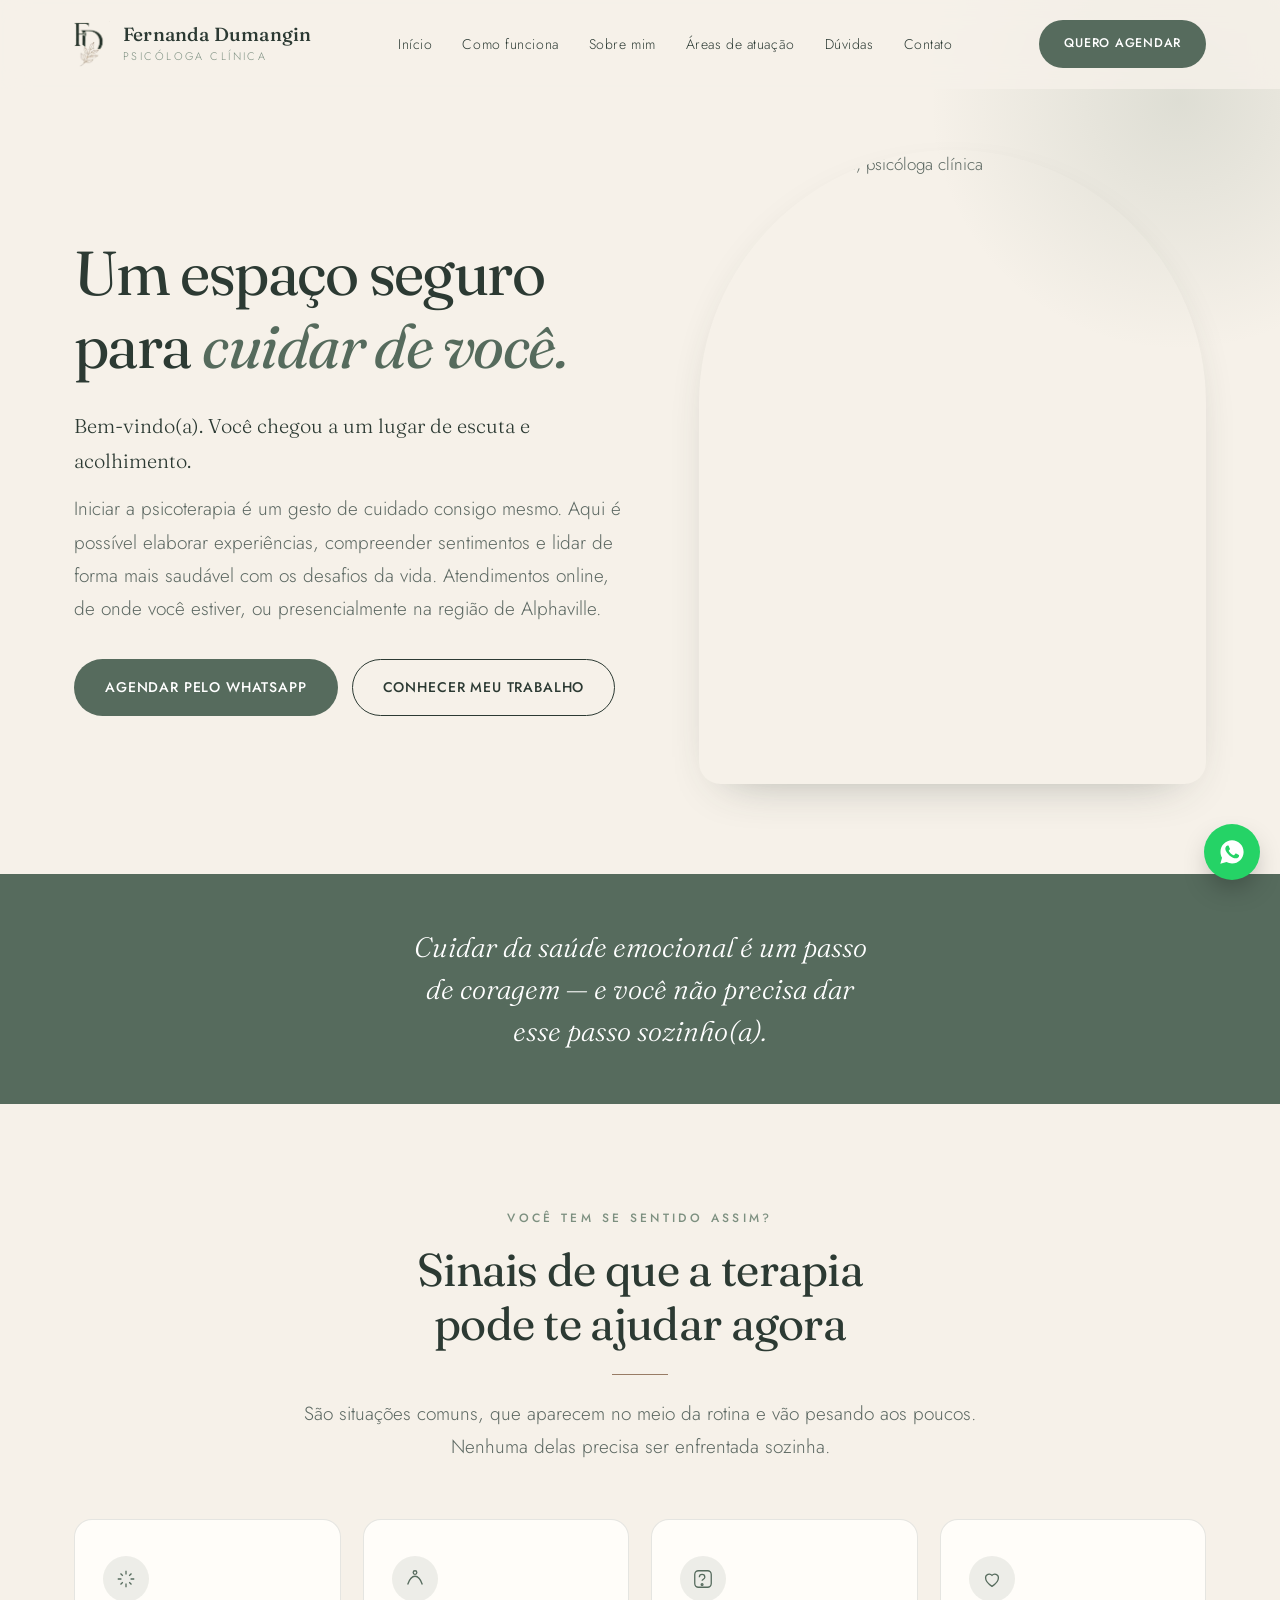
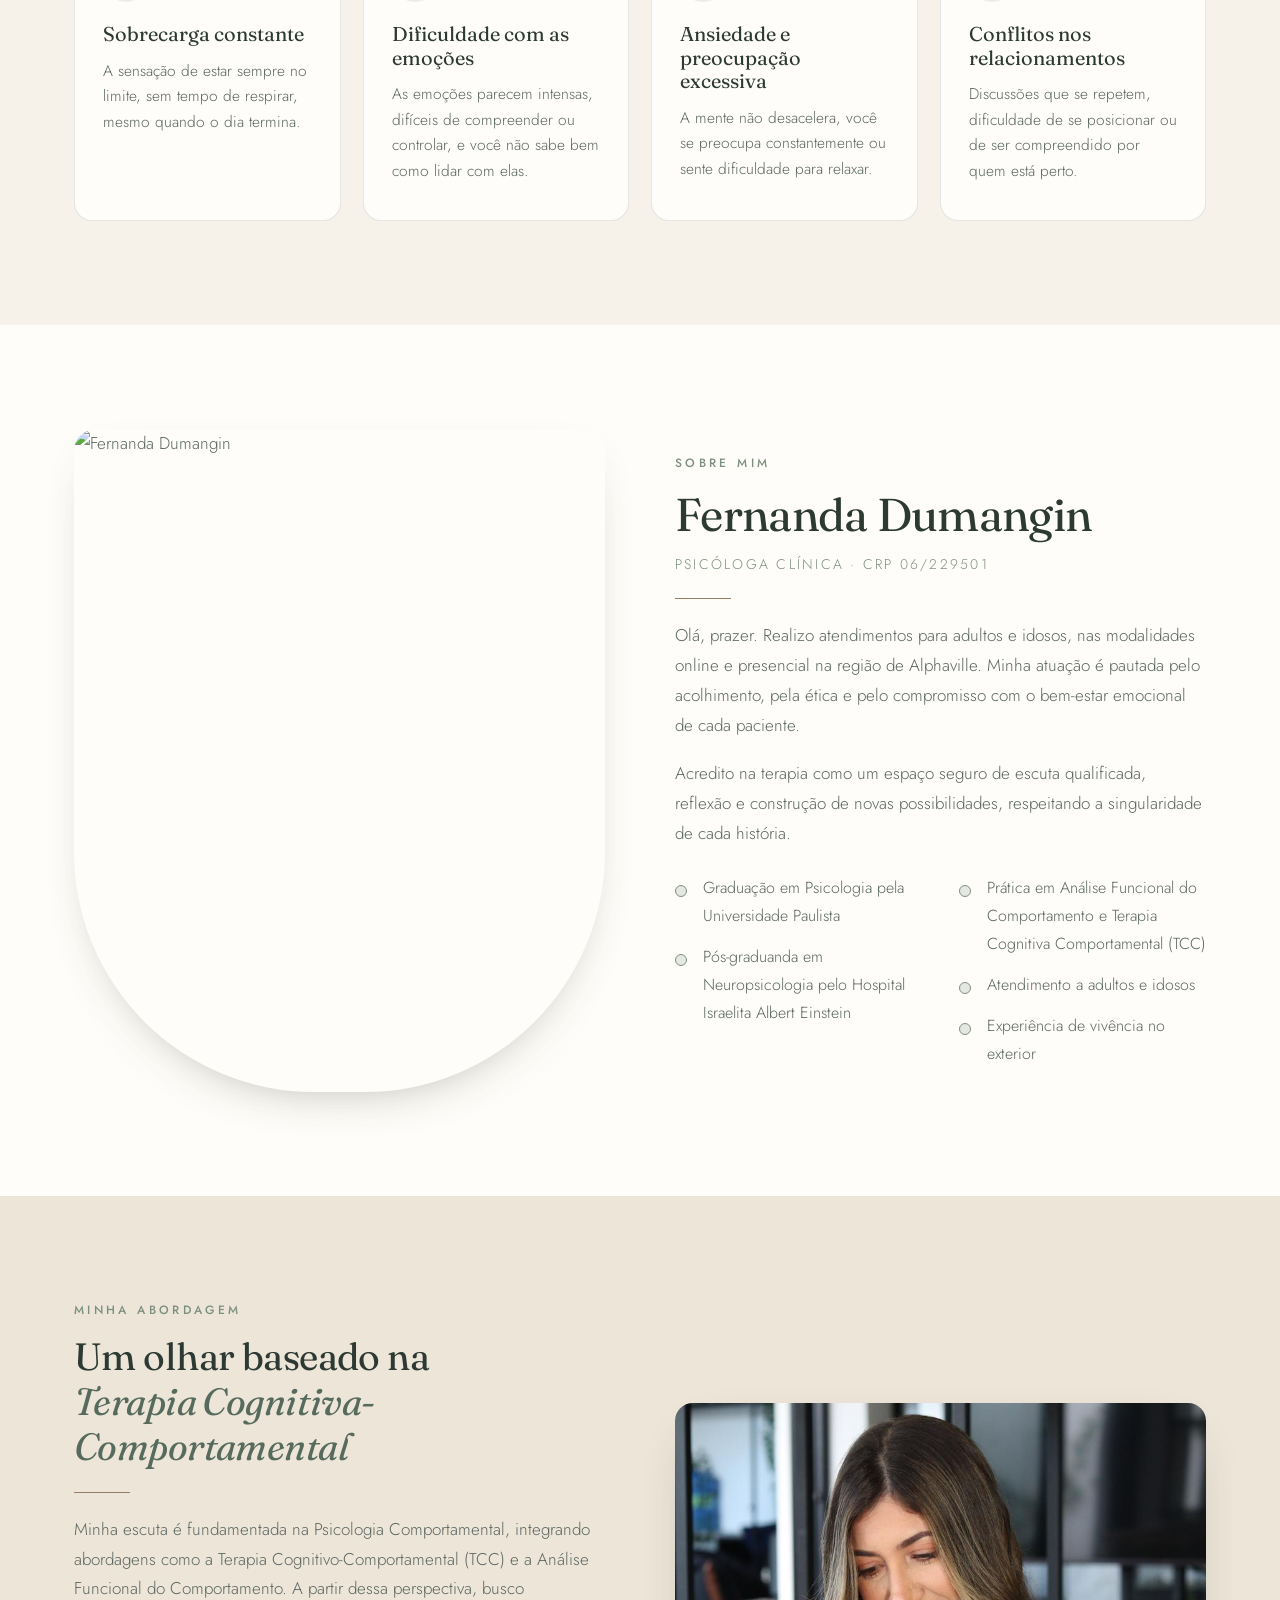
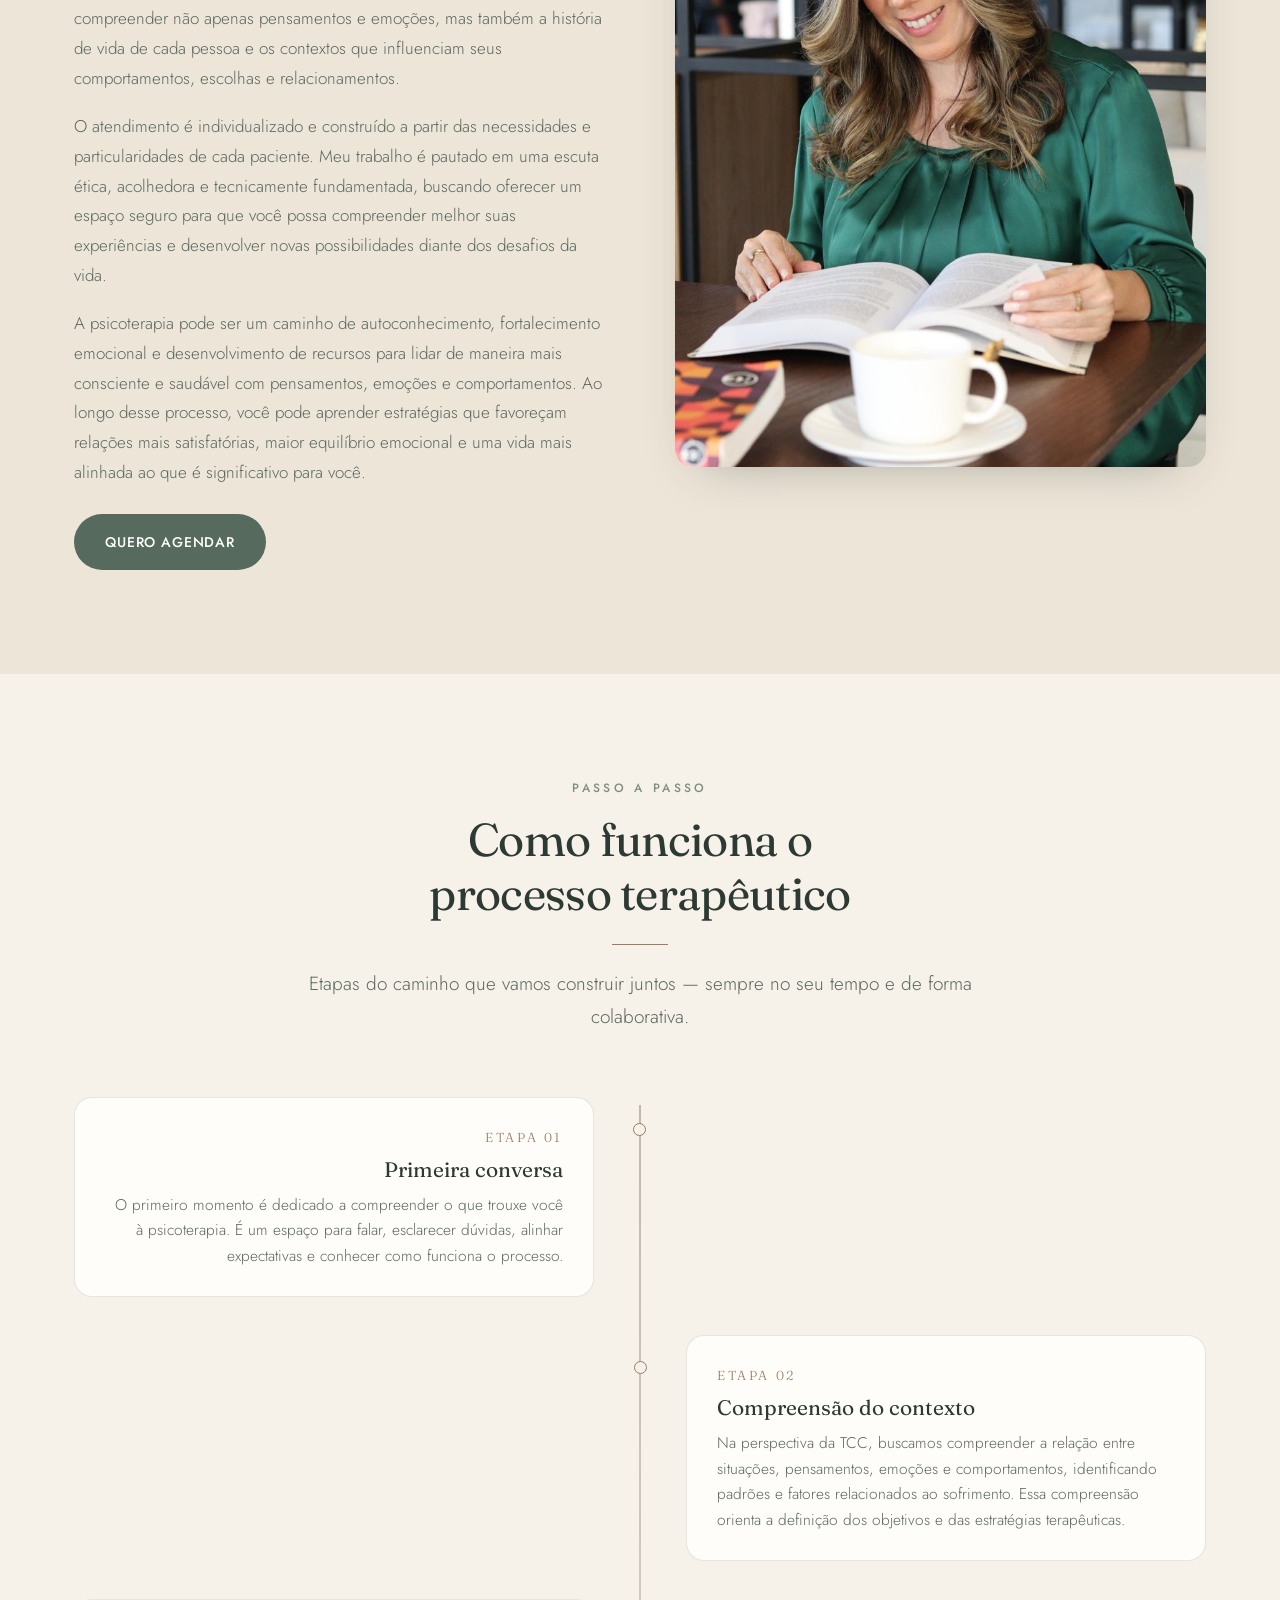
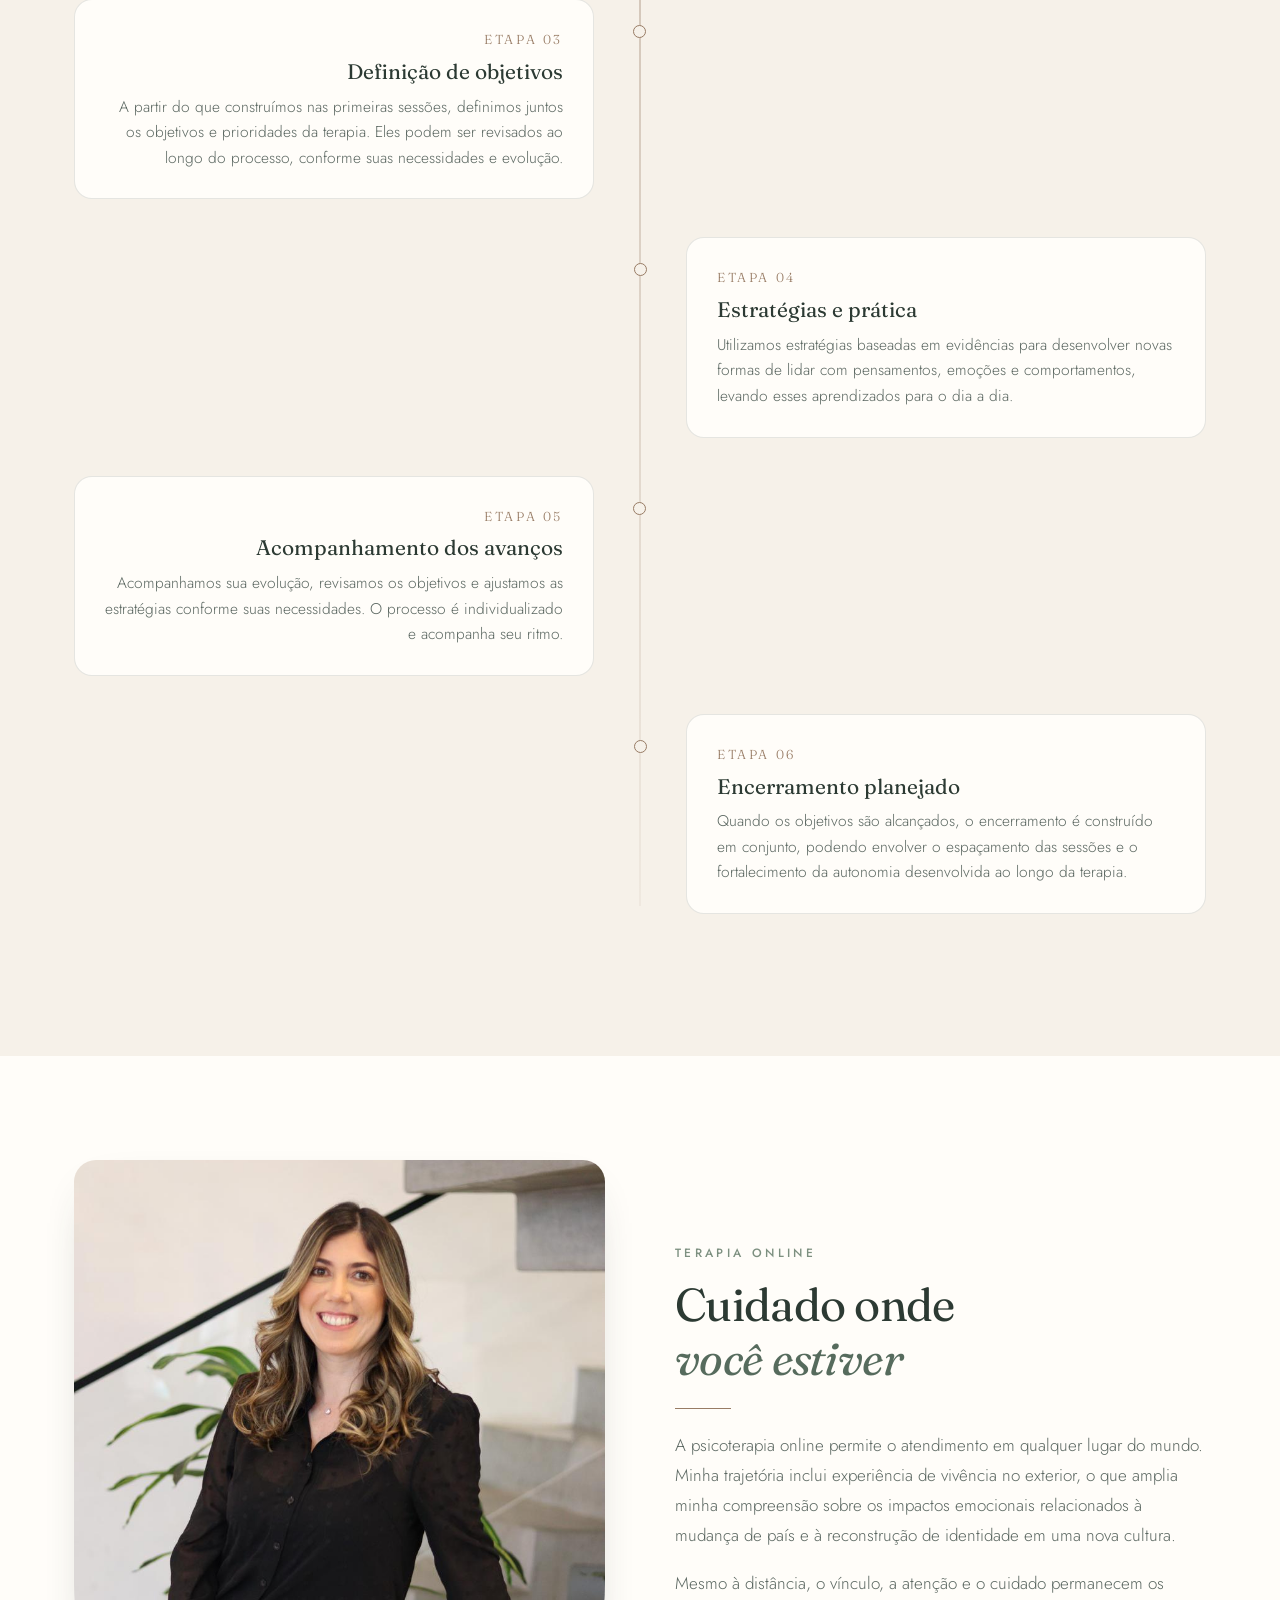
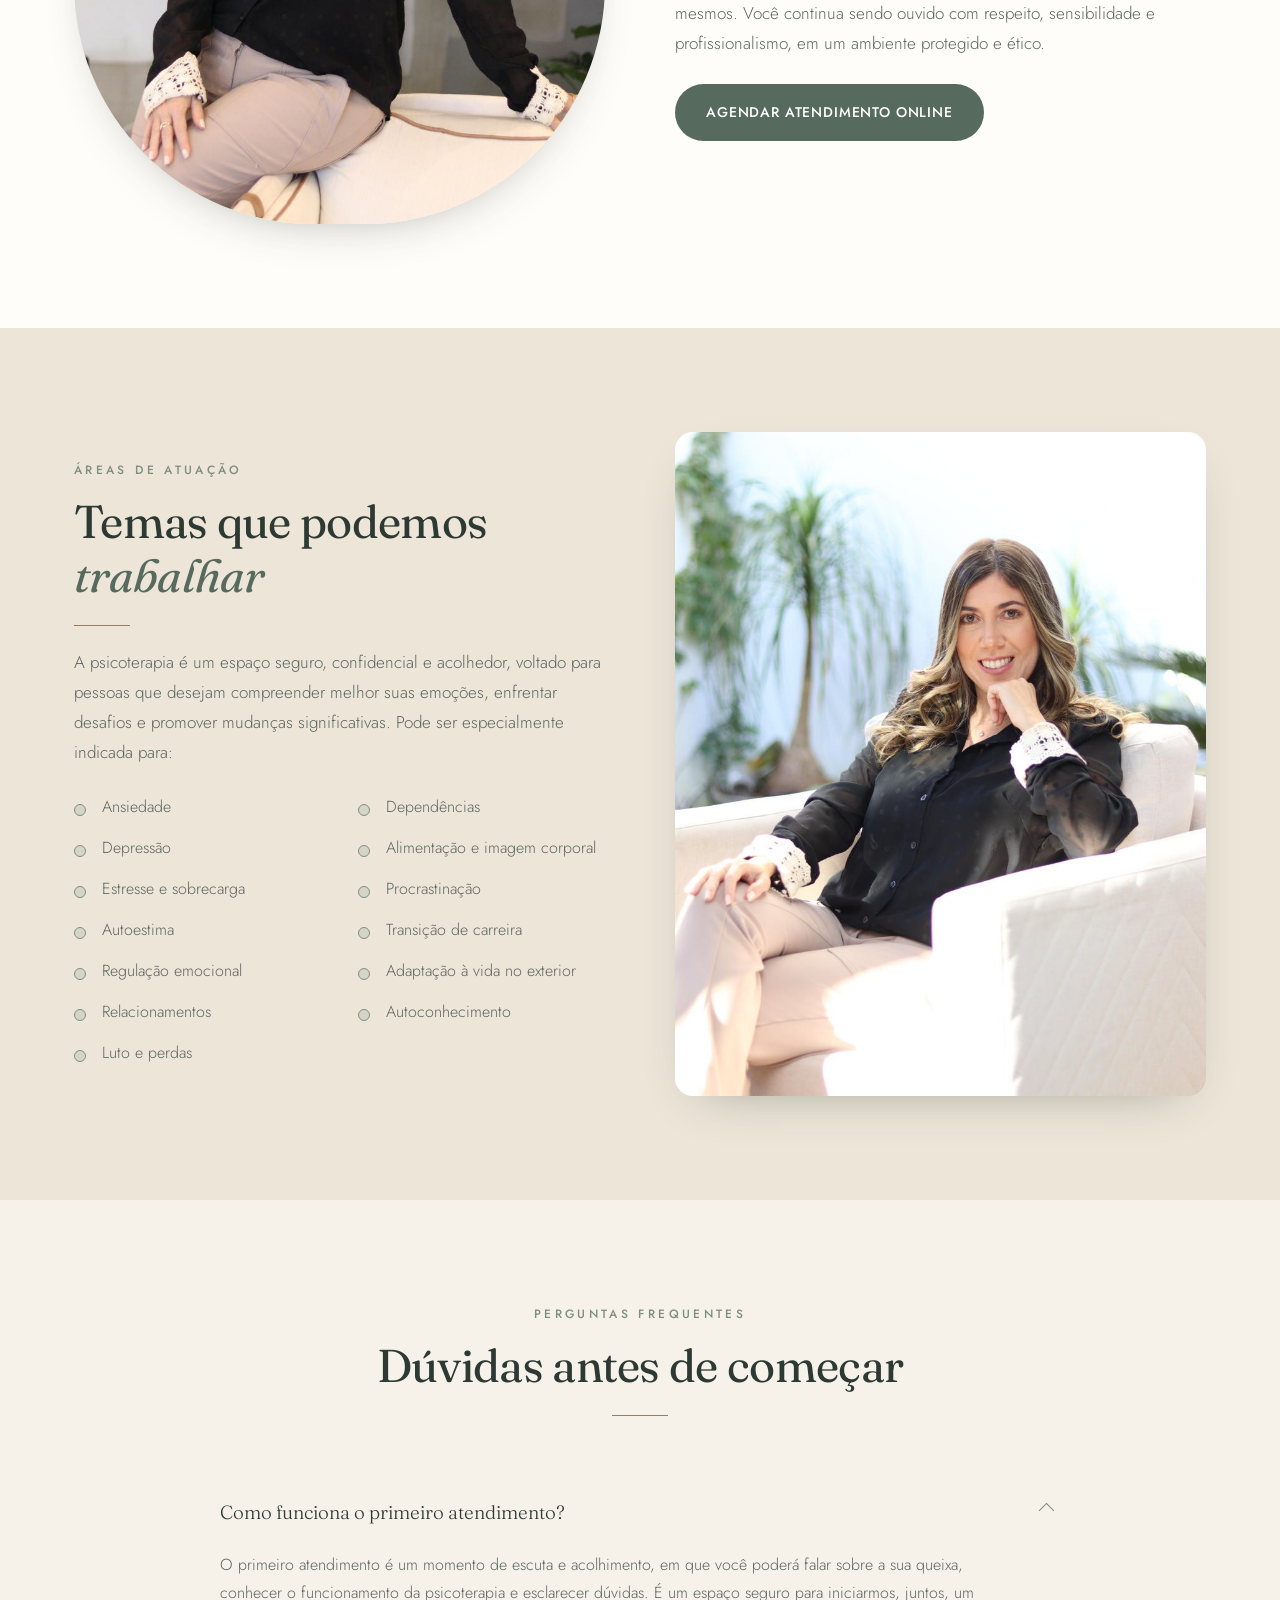
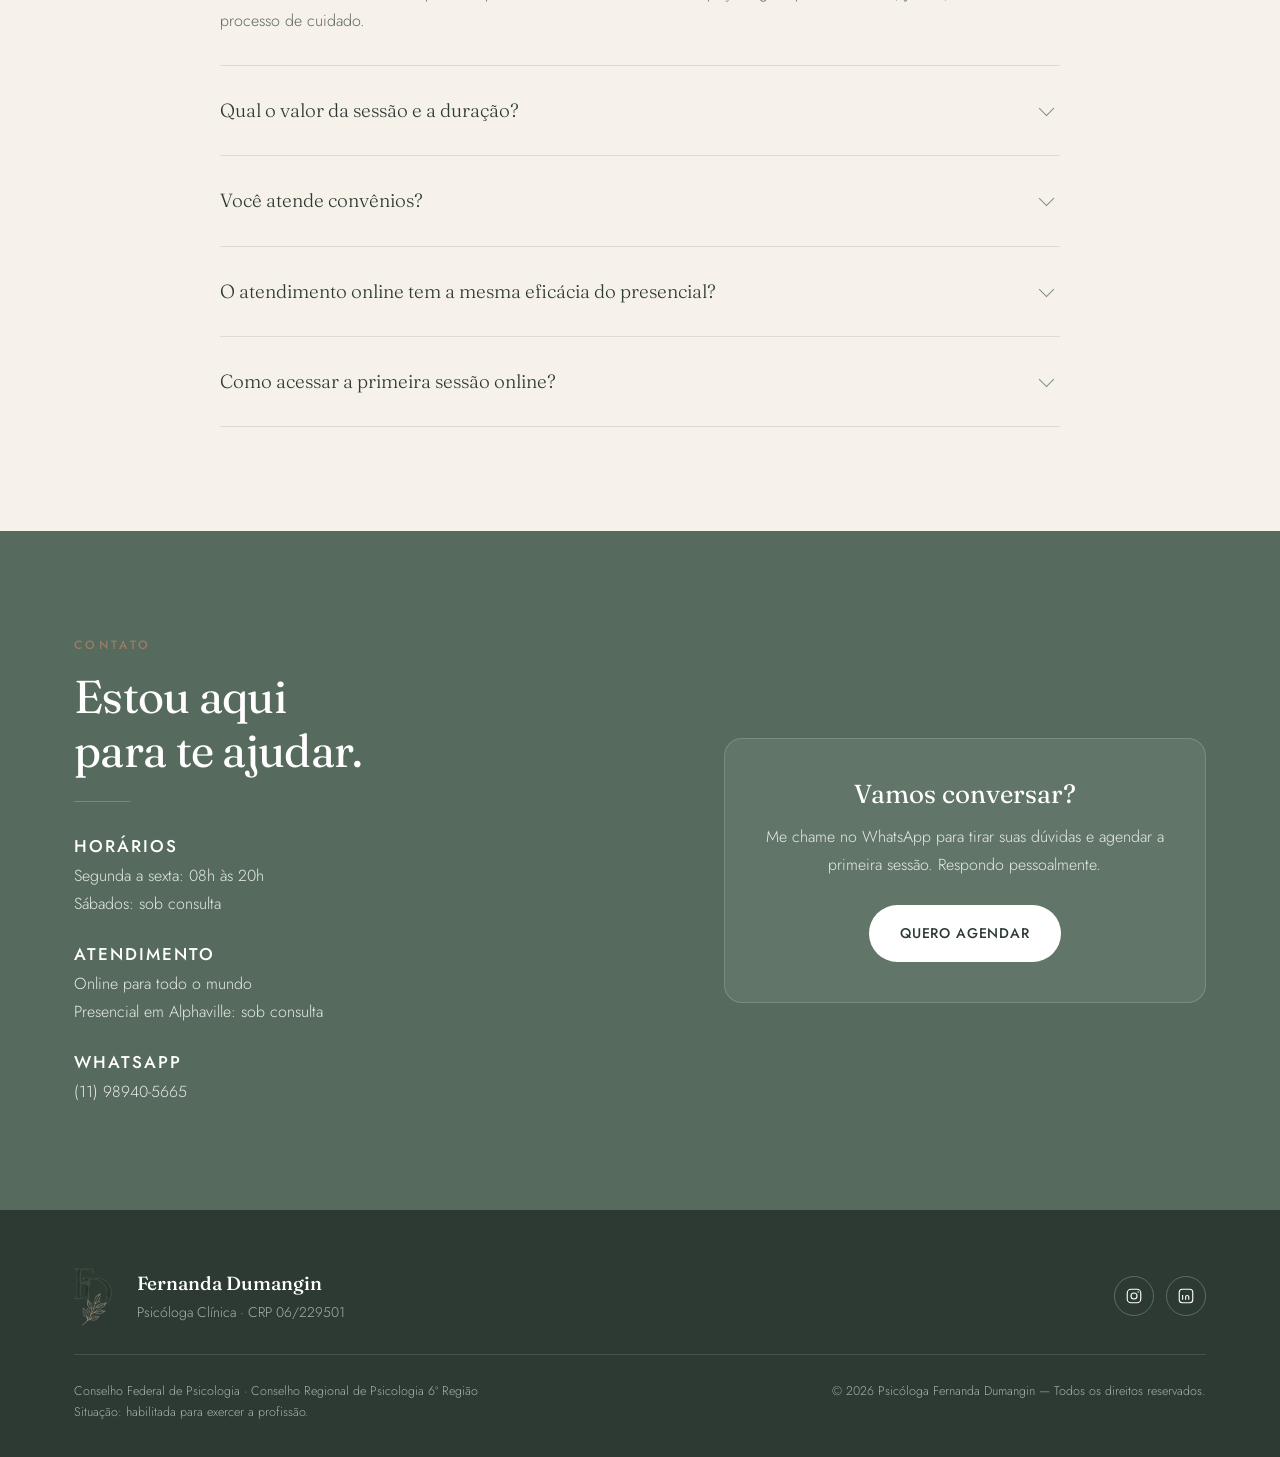
==== index.html @ df1cee5d "Update title text with line break and emphasis" ====
<!DOCTYPE html>
<html lang="pt-BR">
<head>
<meta charset="UTF-8">
<meta name="viewport" content="width=device-width, initial-scale=1.0">
<title>Fernanda Dumangin | Psicóloga Clínica</title>
<meta name="description" content="Psicóloga Fernanda Dumangin (CRP 06/229501) - Atendimento clínico para adultos e idosos. Online para todo o mundo e presencial em Alphaville.">
<meta property="og:title" content="Psicóloga Fernanda Dumangin">
<meta property="og:description" content="Cuidar da sua saúde mental é o primeiro passo para o equilíbrio.">
<meta property="og:image" content="assets/fernanda.JPG">
<meta property="og:type" content="website">

<link rel="preconnect" href="https://fonts.googleapis.com">
<link rel="preconnect" href="https://fonts.gstatic.com" crossorigin>
<link href="https://fonts.googleapis.com/css2?family=Fraunces:opsz,wght@9..144,300;9..144,400;9..144,500;9..144,600&family=Jost:wght@300;400;500;600&display=swap" rel="stylesheet">

<style>
/* ============================================================
   TOKENS — troque as cores aqui e o site inteiro acompanha
   ============================================================ */
:root{
  --sand:      #F6F1E9;   /* fundo principal        */
  --sand-deep: #EDE5D8;   /* faixas alternadas      */
  --cream:     #FFFDF9;   /* cartões                */
  --ink:       #2C3A33;   /* títulos                */
  --body:      #5B6761;   /* texto corrido          */
  --sage:      #7D9080;   /* cor de destaque        */
  --sage-deep: #566B5D;   /* hover / fundos escuros */
  --gold:      #987C65;   /* marrom da marca        */
  --line:      rgba(44,58,51,.12);

  --display: "Fraunces", Georgia, serif;
  --sans: "Jost", "Helvetica Neue", Arial, sans-serif;

  --wrap: 1180px;
  --radius: 18px;
  --shadow: 0 18px 50px -28px rgba(44,58,51,.45);
}

*,*::before,*::after{box-sizing:border-box}
html{scroll-behavior:smooth;scroll-padding-top:96px;-webkit-text-size-adjust:100%}
body{
  margin:0;background:var(--sand);color:var(--body);
  font-family:var(--sans);font-weight:300;font-size:17px;line-height:1.75;
  overflow-x:hidden;
}
img{max-width:100%;display:block}
a{color:inherit}
h1,h2,h3,h4{font-family:var(--display);color:var(--ink);font-weight:400;line-height:1.18;margin:0}
p{margin:0 0 1.1em}
p:last-child{margin-bottom:0}

.wrap{width:100%;max-width:var(--wrap);margin:0 auto;padding:0 24px}
.section{padding:104px 0}
.section--tight{padding:76px 0}
.section--sand{background:var(--sand-deep)}
.section--cream{background:var(--cream)}

.eyebrow{
  font-family:var(--sans);font-size:12px;font-weight:500;letter-spacing:.28em;
  text-transform:uppercase;color:var(--sage);margin:0 0 14px;display:block;
}
.title{font-size:clamp(30px,4.2vw,46px);letter-spacing:-.015em}
.title em{font-style:italic;color:var(--sage-deep)}
.title--sm{font-size:clamp(26px,3.4vw,38px)}
.lead{font-size:19px;max-width:62ch}
.rule{width:56px;height:1px;background:var(--gold);margin:22px 0}
.center{text-align:center}
.center .rule{margin-inline:auto}
.center .lead{margin-inline:auto}

/* ---------- botões ---------- */
.btn{
  display:inline-flex;align-items:center;gap:10px;
  font-family:var(--sans);font-size:14px;font-weight:500;letter-spacing:.06em;
  text-transform:uppercase;text-decoration:none;
  padding:15px 30px;border-radius:999px;border:1px solid transparent;
  background:var(--sage-deep);color:#fff;cursor:pointer;
  transition:transform .25s ease, background .25s ease, color .25s ease;
}
.btn:hover{background:var(--ink);transform:translateY(-2px)}
.btn--ghost{background:transparent;color:var(--ink);border-color:var(--ink)}
.btn--ghost:hover{background:var(--ink);color:#fff}
.btn--light{background:#fff;color:var(--ink)}
.btn--light:hover{background:var(--gold);color:#fff}
.btn svg{width:17px;height:17px;flex:none}

/* ---------- header ---------- */
.header{
  position:fixed;inset:0 0 auto 0;z-index:80;
  background:rgba(246,241,233,.82);backdrop-filter:blur(14px);
  border-bottom:1px solid transparent;transition:border-color .3s, box-shadow .3s;
}
.header.is-stuck{border-bottom-color:var(--line);box-shadow:0 10px 30px -26px rgba(44,58,51,.6)}
.header__inner{display:flex;align-items:center;justify-content:space-between;gap:24px;height:88px}
.brand{display:flex;align-items:center;gap:13px;text-decoration:none;line-height:1.1}
.brand__mark{height:46px;width:auto;flex:none;display:block}
.brand__words strong{display:block;font-family:var(--display);font-size:19px;font-weight:500;color:var(--ink);letter-spacing:.01em}
.brand__words span{font-size:11px;letter-spacing:.22em;text-transform:uppercase;color:var(--sage)}
.nav{display:flex;align-items:center;gap:30px}
.nav a{
  text-decoration:none;font-size:14px;letter-spacing:.04em;color:var(--ink);
  position:relative;padding:4px 0;
}
.nav a::after{
  content:"";position:absolute;left:0;bottom:0;width:0;height:1px;
  background:var(--gold);transition:width .3s ease;
}
.nav a:hover::after{width:100%}
.header .btn{padding:12px 24px;font-size:12.5px}
/* o botão dentro do menu só aparece na versão mobile */
.nav .btn{display:none;color:#fff}
.nav .btn::after{display:none}
.nav .btn:hover{color:#fff}
.burger{display:none;background:none;border:0;padding:8px;cursor:pointer}
.burger span{display:block;width:24px;height:1.5px;background:var(--ink);margin:5px 0;transition:.3s}
.burger.is-open span:nth-child(1){transform:translateY(6.5px) rotate(45deg)}
.burger.is-open span:nth-child(2){opacity:0}
.burger.is-open span:nth-child(3){transform:translateY(-6.5px) rotate(-45deg)}

/* ---------- hero ---------- */
.hero{padding:150px 0 90px;position:relative;overflow:hidden}
.hero::before{
  content:"";position:absolute;top:-160px;right:-160px;width:520px;height:520px;
  border-radius:50%;background:radial-gradient(circle,rgba(125,144,128,.20),transparent 68%);
}
.hero__grid{display:grid;grid-template-columns:1.05fr .95fr;gap:64px;align-items:center;position:relative}
.hero h1{font-size:clamp(38px,5.4vw,62px);letter-spacing:-.025em;margin:18px 0 0}
.hero h1 em{font-style:italic;color:var(--sage-deep)}
.hero__welcome{font-size:20px;color:var(--ink);margin:26px 0 14px;font-family:var(--display)}
.hero__cta{display:flex;flex-wrap:wrap;gap:14px;margin-top:34px}
.hero__crp{
  display:inline-block;font-size:12px;letter-spacing:.2em;text-transform:uppercase;
  color:var(--sage-deep);border:1px solid var(--line);border-radius:999px;padding:7px 18px;
}
.hero__figure{position:relative}
.hero__figure img{
  width:100%;aspect-ratio:4/5;object-fit:cover;
  border-radius:260px 260px 22px 22px;box-shadow:var(--shadow);
}
.hero__badge{
  position:absolute;left:-26px;bottom:34px;background:var(--cream);
  padding:18px 22px;border-radius:14px;box-shadow:var(--shadow);max-width:210px;
}
.hero__badge strong{display:block;font-family:var(--display);font-size:26px;color:var(--sage-deep)}
.hero__badge span{font-size:13px;line-height:1.45;display:block;margin-top:4px}

/* ---------- faixa de citação ---------- */
.strip{background:var(--sage-deep);color:#fff;padding:52px 0;text-align:center}
.strip p{
  font-family:var(--display);font-style:italic;font-size:clamp(20px,2.6vw,28px);
  line-height:1.5;max-width:26ch;margin:0 auto;color:#fff;
}

/* ---------- cartões de queixa ---------- */
.cards{display:grid;grid-template-columns:repeat(4,1fr);gap:22px;margin-top:56px}
.card{
  background:var(--cream);border-radius:var(--radius);padding:36px 28px;
  border:1px solid var(--line);transition:transform .3s ease, box-shadow .3s ease;
}
.card:hover{transform:translateY(-6px);box-shadow:var(--shadow)}
.card__icon{
  width:46px;height:46px;border-radius:50%;background:rgba(125,144,128,.14);
  display:grid;place-items:center;margin-bottom:20px;color:var(--sage-deep);
}
.card__icon svg{width:22px;height:22px}
.card h3{font-size:20px;margin-bottom:12px}
.card p{font-size:15.5px;line-height:1.65}

/* ---------- bloco de texto + imagem ---------- */
.split{display:grid;grid-template-columns:1fr 1fr;gap:70px;align-items:center}
.split--flip .split__media{order:2}
.split__media img{width:100%;aspect-ratio:4/5;object-fit:cover;border-radius:var(--radius);box-shadow:var(--shadow)}
.split__media--round img{border-radius:22px 22px 240px 240px}

/* ---------- linha do tempo (assinatura) ---------- */
.timeline{position:relative;margin-top:64px;padding-left:0}
.timeline::before{
  content:"";position:absolute;left:50%;top:8px;bottom:8px;width:1px;
  background:linear-gradient(var(--gold),rgba(152,124,101,.15));transform:translateX(-.5px);
}
.step{position:relative;width:calc(50% - 46px);margin-bottom:38px}
.step:nth-child(odd){margin-right:auto;text-align:right}
.step:nth-child(even){margin-left:auto}
.step__dot{
  position:absolute;top:26px;width:13px;height:13px;border-radius:50%;
  background:var(--sand);border:1.5px solid var(--gold);
}
.step:nth-child(odd) .step__dot{right:-52px}
.step:nth-child(even) .step__dot{left:-52px}
.step__box{
  background:var(--cream);border:1px solid var(--line);border-radius:var(--radius);
  padding:28px 30px;transition:transform .3s ease, box-shadow .3s ease;
}
.step__box:hover{transform:translateY(-4px);box-shadow:var(--shadow)}
.step__num{
  font-family:var(--display);font-size:13px;letter-spacing:.2em;color:var(--gold);
  display:block;margin-bottom:8px;
}
.step h3{font-size:21px;margin-bottom:10px}
.step p{font-size:15.5px;line-height:1.65;margin:0}

/* ---------- áreas de atuação ---------- */
.checklist{list-style:none;margin:26px 0 0;padding:0;columns:2;column-gap:36px}
.checklist li{
  position:relative;padding-left:28px;margin-bottom:13px;font-size:16px;
  break-inside:avoid;
}
.checklist li::before{
  content:"";position:absolute;left:0;top:11px;width:12px;height:12px;
  border-radius:50%;border:1px solid var(--sage);background:rgba(125,144,128,.2);
}

/* ---------- grade de motivos ---------- */
.reasons{display:grid;grid-template-columns:repeat(4,1fr);gap:20px;margin-top:52px}
.reason{
  border-top:2px solid var(--gold);padding:26px 4px 0;
}
.reason h3{font-size:19px;margin-bottom:10px}
.reason p{font-size:15px;line-height:1.6}

/* ---------- depoimentos ---------- */
.quotes{display:grid;grid-template-columns:repeat(3,1fr);gap:22px;margin-top:52px}
.quote{
  background:var(--cream);border-radius:var(--radius);padding:32px 30px;
  border:1px solid var(--line);
}
.quote__stars{color:var(--gold);letter-spacing:3px;font-size:15px;margin-bottom:14px}
.quote p{font-family:var(--display);font-style:italic;font-size:17px;line-height:1.6;color:var(--ink)}
.quote cite{display:block;margin-top:16px;font-style:normal;font-size:13px;letter-spacing:.14em;text-transform:uppercase;color:var(--sage)}

/* ---------- FAQ ---------- */
.faq{max-width:840px;margin:52px auto 0}
.faq details{border-bottom:1px solid var(--line);padding:6px 0}
.faq summary{
  list-style:none;cursor:pointer;padding:22px 44px 22px 0;position:relative;
  font-family:var(--display);font-size:19px;color:var(--ink);
}
.faq summary::-webkit-details-marker{display:none}
.faq summary::after{
  content:"";position:absolute;right:8px;top:31px;width:11px;height:11px;
  border-right:1.5px solid var(--sage);border-bottom:1.5px solid var(--sage);
  transform:rotate(45deg);transition:transform .3s ease;
}
.faq details[open] summary::after{transform:rotate(-135deg)}
.faq .faq__body{padding:0 40px 24px 0;font-size:16px}

/* ---------- contato ---------- */
.contact{background:var(--sage-deep);color:rgba(255,255,255,.86)}
.contact h2,.contact h3{color:#fff}
.contact .eyebrow{color:var(--gold)}
.contact__grid{display:grid;grid-template-columns:1.1fr .9fr;gap:60px;align-items:center}
.info{display:grid;gap:26px;margin-top:34px}
.info h3{font-size:17px;font-family:var(--sans);font-weight:500;letter-spacing:.12em;text-transform:uppercase;margin-bottom:6px}
.info p{margin:0;font-size:16px}
.contact__card{
  background:rgba(255,255,255,.07);border:1px solid rgba(255,255,255,.16);
  border-radius:var(--radius);padding:40px 36px;text-align:center;
}
.contact__card p{font-size:16px}

/* ---------- rodapé ---------- */
.footer{background:var(--ink);color:rgba(255,255,255,.6);padding:56px 0 34px;font-size:14px}
.footer__top{display:flex;flex-wrap:wrap;gap:26px;justify-content:space-between;align-items:center;padding-bottom:28px;border-bottom:1px solid rgba(255,255,255,.12)}
.footer__brand{display:flex;align-items:center;gap:16px}
.footer__mark{height:60px;width:auto;flex:none;display:block}
.footer strong{font-family:var(--display);font-size:19px;color:#fff;font-weight:500;display:block}
.footer__legal{margin-top:26px;display:flex;flex-wrap:wrap;gap:14px;justify-content:space-between;font-size:12.5px;line-height:1.7}
.social{display:flex;gap:12px}
.social a{
  width:40px;height:40px;border-radius:50%;border:1px solid rgba(255,255,255,.24);
  display:grid;place-items:center;color:#fff;transition:.25s;
}
.social a:hover{background:var(--gold);border-color:var(--gold)}
.social svg{width:18px;height:18px}

/* ---------- botão flutuante ---------- */
.float{
  position:fixed;right:20px;bottom:20px;z-index:70;
  width:56px;height:56px;border-radius:50%;background:#25D366;color:#fff;
  display:grid;place-items:center;box-shadow:0 12px 30px -10px rgba(0,0,0,.45);
  transition:transform .25s ease;
}
.float:hover{transform:scale(1.08)}
.float svg{width:28px;height:28px}

/* ---------- animação de entrada ---------- */
.reveal{opacity:0;transform:translateY(26px);transition:opacity .7s ease, transform .7s ease}
.reveal.is-in{opacity:1;transform:none}

/* ============================================================
   RESPONSIVO
   ============================================================ */
@media (max-width:1000px){
  .cards,.reasons{grid-template-columns:repeat(2,1fr)}
  .quotes{grid-template-columns:1fr}
  .hero__grid,.split,.contact__grid{grid-template-columns:1fr;gap:44px}
  .hero__figure{order:-1}
  .split--flip .split__media{order:0}
  .hero__figure img{aspect-ratio:1/1;max-width:460px;margin-inline:auto}
  .hero__badge{left:0}  
}
@media (max-width:860px){
  .burger{display:block}
  .nav{
    position:fixed;inset:88px 0 auto 0;background:var(--sand);
    flex-direction:column;align-items:flex-start;gap:0;padding:12px 24px 28px;
    border-bottom:1px solid var(--line);display:none;
  }
  .nav.is-open{display:flex}
  .nav a{width:100%;padding:14px 0;border-bottom:1px solid var(--line);font-size:16px}
  .header > .wrap > .btn{display:none}
  .nav .btn{display:inline-flex;margin-top:18px;width:100%;justify-content:center;border-bottom:0}
  .timeline::before{left:6px;transform:none}
  .step{width:100%;text-align:left!important;padding-left:38px;margin:0 0 26px!important}
  .step__dot{left:0!important;right:auto!important;top:30px}
}
@media (max-width:620px){
  body{font-size:16px}
  .brand{gap:10px}
  .brand__mark{height:46px}
  .footer__mark{height:46px}
  .footer__brand{gap:13px}
  .section{padding:74px 0}
  .cards,.reasons{grid-template-columns:1fr}
  .checklist{columns:1}
  .hero{padding:120px 0 70px}
  .hero__badge{position:static;margin:20px auto 0;max-width:none;text-align:center}
  .title br{display:none}
}

@media (prefers-reduced-motion:reduce){
  html{scroll-behavior:auto}
  *,*::before,*::after{animation:none!important;transition:none!important}
  .reveal{opacity:1;transform:none}
}
:focus-visible{outline:2px solid var(--gold);outline-offset:3px;border-radius:4px}
</style>
</head>
<body>

<!-- =========================== HEADER =========================== -->
<header class="header" id="header">
  <div class="wrap header__inner">
    <a class="brand" href="#top" aria-label="Fernanda Dumangin, Psicóloga Clínica — início">
      <img class="brand__mark" src="assets/logo-fd-verde.png" srcset="assets/logo-fd-verde.png 1x, assets/logo-fd-verde.png 3x" alt="" width="44" height="56">
      <span class="brand__words">
        <strong>Fernanda Dumangin</strong>
        <span>Psicóloga Clínica</span>
      </span>
    </a>

    <nav class="nav" id="nav">
      <a href="#inicio">Início</a>
      <a href="#processo">Como funciona</a>
      <a href="#sobre">Sobre mim</a>
      <a href="#atuacao">Áreas de atuação</a>
      <a href="#duvidas">Dúvidas</a>
      <a href="#contato">Contato</a>
      <a class="btn" href="https://wa.me/5511989405665?text=Ol%C3%A1%20Fernanda,%20gostaria%20de%20maiores%20informa%C3%A7%C3%B5es%20sobre%20o%20agendamento%20de%20consulta." target="_blank" rel="noopener">Quero agendar</a>
    </nav>

    <a class="btn" href="https://wa.me/5511989405665?text=Ol%C3%A1%20Fernanda,%20gostaria%20de%20maiores%20informa%C3%A7%C3%B5es%20sobre%20o%20agendamento%20de%20consulta." target="_blank" rel="noopener">Quero agendar</a>

    <button class="burger" id="burger" aria-label="Abrir menu" aria-expanded="false" aria-controls="nav">
      <span></span><span></span><span></span>
    </button>
  </div>
</header>

<!-- =========================== HERO =========================== -->
<main id="top">
<section class="hero" id="inicio">
  <div class="wrap hero__grid">
    <div>    
      <h1>Um espaço seguro para <em>cuidar de você.</em></h1>
      <p class="hero__welcome">Bem-vindo(a). Você chegou a um lugar de escuta e acolhimento.</p>
      <p class="lead">Iniciar a psicoterapia é um gesto de cuidado consigo mesmo. Aqui é possível elaborar experiências, compreender sentimentos e lidar de forma mais saudável com os desafios da vida. Atendimentos online, de onde você estiver, ou presencialmente na região de Alphaville.</p>
      <div class="hero__cta">
        <a class="btn" href="https://wa.me/5511989405665?text=Ol%C3%A1%20Fernanda,%20gostaria%20de%20maiores%20informa%C3%A7%C3%B5es%20sobre%20o%20agendamento%20de%20consulta." target="_blank" rel="noopener">Agendar pelo WhatsApp</a>
        <a class="btn btn--ghost" href="#sobre">Conhecer meu trabalho</a>
      </div>
    </div>

    <figure class="hero__figure" style="margin:0">
      <img src="assets/fernanda-hero.JPG" alt="Fernanda Dumangin, psicóloga clínica">
    </figure>
  </div>
</section>

<!-- =========================== CITAÇÃO =========================== -->
<section class="strip">
  <div class="wrap">
    <p>Cuidar da saúde emocional é um passo de coragem — e você não precisa dar esse passo sozinho(a).</p>
  </div>
</section>

<!-- =========================== QUEIXAS =========================== -->
<section class="section" id="queixas">
  <div class="wrap">
    <div class="center reveal">
      <span class="eyebrow">Você tem se sentido assim?</span>
      <h2 class="title">Sinais de que a terapia<br>pode te ajudar agora</h2>
      <div class="rule"></div>
      <p class="lead">São situações comuns, que aparecem no meio da rotina e vão pesando aos poucos. Nenhuma delas precisa ser enfrentada sozinha.</p>
    </div>

    <div class="cards">
      <article class="card reveal">
        <div class="card__icon" aria-hidden="true"><svg viewBox="0 0 24 24" fill="none" stroke="currentColor" stroke-width="1.4"><path d="M12 3v4M12 17v4M3 12h4M17 12h4M6 6l2.5 2.5M15.5 15.5L18 18M18 6l-2.5 2.5M8.5 15.5L6 18"/></svg></div>
        <h3>Sobrecarga constante</h3>
        <p>A sensação de estar sempre no limite, sem tempo de respirar, mesmo quando o dia termina.</p>
      </article>

      <article class="card reveal">
        <div class="card__icon" aria-hidden="true"><svg viewBox="0 0 24 24" fill="none" stroke="currentColor" stroke-width="1.4"><path d="M4 18c2-6 4-9 8-9s6 3 8 9"/><circle cx="12" cy="5" r="2"/></svg></div>
        <h3>Dificuldade com as emoções</h3>
        <p>As emoções parecem intensas, difíceis de compreender ou controlar, e você não sabe bem como lidar com elas.</p>
      </article>

      <article class="card reveal">
        <div class="card__icon" aria-hidden="true"><svg viewBox="0 0 24 24" fill="none" stroke="currentColor" stroke-width="1.4"><path d="M8 10a3 3 0 1 1 6 0c0 2-3 2.4-3 4"/><circle cx="11" cy="18" r="1"/><rect x="3" y="3" width="18" height="18" rx="4"/></svg></div>
        <h3>Ansiedade e preocupação excessiva</h3>
        <p>A mente não desacelera, você se preocupa constantemente ou sente dificuldade para relaxar.</p>
      </article>

      <article class="card reveal">
        <div class="card__icon" aria-hidden="true"><svg viewBox="0 0 24 24" fill="none" stroke="currentColor" stroke-width="1.4"><path d="M12 20s-7-4.4-7-9.3A4 4 0 0 1 12 8a4 4 0 0 1 7 2.7C19 15.6 12 20 12 20z"/></svg></div>
        <h3>Conflitos nos relacionamentos</h3>
        <p>Discussões que se repetem, dificuldade de se posicionar ou de ser compreendido por quem está perto.</p>
      </article>
    </div>
  </div>
</section>
   
<!-- =========================== SOBRE =========================== -->
<section class="section section--cream" id="sobre">
  <div class="wrap split">
    <div class="split__media split__media--round reveal">
      <img src="assets/fernanda.JPG" alt="Fernanda Dumangin">
    </div>
    <div class="reveal">
      <span class="eyebrow">Sobre mim</span>
      <h2 class="title">Fernanda Dumangin</h2>
      <p style="font-size:14px;letter-spacing:.16em;text-transform:uppercase;color:var(--sage);margin-top:10px">Psicóloga Clínica · CRP 06/229501</p>
      <div class="rule"></div>
      <p>Olá, prazer. Realizo atendimentos para adultos e idosos, nas modalidades online e presencial na região de Alphaville. Minha atuação é pautada pelo acolhimento, pela ética e pelo compromisso com o bem-estar emocional de cada paciente.</p>
      <p>Acredito na terapia como um espaço seguro de escuta qualificada, reflexão e construção de novas possibilidades, respeitando a singularidade de cada história.</p>
      <ul class="checklist">
        <li>Graduação em Psicologia pela Universidade Paulista</li>
        <li>Pós-graduanda em Neuropsicologia pelo Hospital Israelita Albert Einstein</li>
        <li>Prática em Análise Funcional do Comportamento e Terapia Cognitiva Comportamental (TCC)</li>
        <li>Atendimento a adultos e idosos</li>
        <li>Experiência de vivência no exterior</li>
      </ul>
    </div>
  </div>
</section>
   
<!-- =========================== ABORDAGEM =========================== -->
<section class="section section--sand" id="abordagem">
  <div class="wrap split split--flip">
    <div class="split__media reveal">
      <img src="assets/Como-a-psicoterapia.JPG" alt="Detalhe do consultório">
    </div>
    <div class="reveal">
      <span class="eyebrow">Minha abordagem</span>
      <h2 class="title title--sm">Um olhar baseado na<br><em>Terapia Cognitiva-Comportamental</em></h2>
      <div class="rule"></div>
      <p>Minha escuta é fundamentada na Psicologia Comportamental, integrando abordagens como a Terapia Cognitivo-Comportamental (TCC) e a Análise Funcional do Comportamento. A partir dessa perspectiva, busco compreender não apenas pensamentos e emoções, mas também a história de vida de cada pessoa e os contextos que influenciam seus comportamentos, escolhas e relacionamentos.</p>
      <p>O atendimento é individualizado e construído a partir das necessidades e particularidades de cada paciente. Meu trabalho é pautado em uma escuta ética, acolhedora e tecnicamente fundamentada, buscando oferecer um espaço seguro para que você possa compreender melhor suas experiências e desenvolver novas possibilidades diante dos desafios da vida.</p>
      <p>A psicoterapia pode ser um caminho de autoconhecimento, fortalecimento emocional e desenvolvimento de recursos para lidar de maneira mais consciente e saudável com pensamentos, emoções e comportamentos. Ao longo desse processo, você pode aprender estratégias que favoreçam relações mais satisfatórias, maior equilíbrio emocional e uma vida mais alinhada ao que é significativo para você.</p>
      <p style="margin-top:26px"><a class="btn" href="https://wa.me/5511989405665?text=Ol%C3%A1%20Fernanda,%20gostaria%20de%20maiores%20informa%C3%A7%C3%B5es%20sobre%20o%20agendamento%20de%20consulta." target="_blank" rel="noopener">Quero agendar</a></p>
    </div>
  </div>
</section>

<!-- =========================== PROCESSO =========================== -->
<section class="section" id="processo">
  <div class="wrap">
    <div class="center reveal">
      <span class="eyebrow">Passo a passo</span>
      <h2 class="title">Como funciona o<br>processo terapêutico</h2>
      <div class="rule"></div>
      <p class="lead">Etapas do caminho que vamos construir juntos — sempre no seu tempo e de forma colaborativa.</p>
    </div>

    <div class="timeline">
      <div class="step reveal">
        <span class="step__dot" aria-hidden="true"></span>
        <div class="step__box">
          <span class="step__num">ETAPA 01</span>
          <h3>Primeira conversa</h3>
          <p>O primeiro momento é dedicado a compreender o que trouxe você à psicoterapia. É um espaço para falar, esclarecer dúvidas, alinhar expectativas e conhecer como funciona o processo.</p>
        </div>
      </div>

      <div class="step reveal">
        <span class="step__dot" aria-hidden="true"></span>
        <div class="step__box">
          <span class="step__num">ETAPA 02</span>
          <h3>Compreensão do contexto</h3>
          <p>Na perspectiva da TCC, buscamos compreender a relação entre situações, pensamentos, emoções e comportamentos, identificando padrões e fatores relacionados ao sofrimento. Essa compreensão orienta a definição dos objetivos e das estratégias terapêuticas.</p>
        </div>
      </div>

      <div class="step reveal">
        <span class="step__dot" aria-hidden="true"></span>
        <div class="step__box">
          <span class="step__num">ETAPA 03</span>
          <h3>Definição de objetivos</h3>
          <p>A partir do que construímos nas primeiras sessões, definimos juntos os objetivos e prioridades da terapia. Eles podem ser revisados ao longo do processo, conforme suas necessidades e evolução.</p>
        </div>
      </div>

      <div class="step reveal">
        <span class="step__dot" aria-hidden="true"></span>
        <div class="step__box">
          <span class="step__num">ETAPA 04</span>
          <h3>Estratégias e prática</h3>
          <p>Utilizamos estratégias baseadas em evidências para desenvolver novas formas de lidar com pensamentos, emoções e comportamentos, levando esses aprendizados para o dia a dia.</p>
        </div>
      </div>

      <div class="step reveal">
        <span class="step__dot" aria-hidden="true"></span>
        <div class="step__box">
          <span class="step__num">ETAPA 05</span>
          <h3>Acompanhamento dos avanços</h3>
          <p>Acompanhamos sua evolução, revisamos os objetivos e ajustamos as estratégias conforme suas necessidades. O processo é individualizado e acompanha seu ritmo.</p>
        </div>
      </div>

      <div class="step reveal">
        <span class="step__dot" aria-hidden="true"></span>
        <div class="step__box">
          <span class="step__num">ETAPA 06</span>
          <h3>Encerramento planejado</h3>
          <p>Quando os objetivos são alcançados, o encerramento é construído em conjunto, podendo envolver o espaçamento das sessões e o fortalecimento da autonomia desenvolvida ao longo da terapia.</p>
        </div>
      </div>
    </div>
  </div>
</section>

<!-- =========================== ONLINE =========================== -->
<section class="section section--cream" id="online">
  <div class="wrap split">
    <div class="split__media split__media--round reveal">
      <img src="assets/fernanda-notebook.JPG" alt="Atendimento psicológico online">
    </div>
    <div class="reveal">
      <span class="eyebrow">Terapia online</span>
      <h2 class="title">Cuidado onde<br><em>você estiver</em></h2>
      <div class="rule"></div>
      <p>A psicoterapia online permite o atendimento em qualquer lugar do mundo. Minha trajetória inclui experiência de vivência no exterior, o que amplia minha compreensão sobre os impactos emocionais relacionados à mudança de país e à reconstrução de identidade em uma nova cultura.</p>
      <p>Mesmo à distância, o vínculo, a atenção e o cuidado permanecem os mesmos. Você continua sendo ouvido com respeito, sensibilidade e profissionalismo, em um ambiente protegido e ético.</p>
      <p style="margin-top:26px">
        <a class="btn" href="https://wa.me/5511989405665?text=Ol%C3%A1%20Fernanda,%20gostaria%20de%20informa%C3%A7%C3%B5es%20sobre%20o%20atendimento%20online." target="_blank" rel="noopener">Agendar atendimento online</a>
      </p>
    </div>
  </div>
</section>

<!-- =========================== ÁREAS =========================== -->
<section class="section section--sand" id="atuacao">
  <div class="wrap split split--flip">
    <div class="split__media reveal">
      <img src="assets/consultorio-detalhe.JPG" alt="Ambiente de atendimento">
    </div>
    <div class="reveal">
      <span class="eyebrow">Áreas de atuação</span>
      <h2 class="title">Temas que podemos<br><em>trabalhar</em></h2>
      <div class="rule"></div>
      <p>A psicoterapia é um espaço seguro, confidencial e acolhedor, voltado para pessoas que desejam compreender melhor suas emoções, enfrentar desafios e promover mudanças significativas. Pode ser especialmente indicada para:</p>
      <ul class="checklist">
        <li>Ansiedade</li>
        <li>Depressão</li>
        <li>Estresse e sobrecarga</li>
        <li>Autoestima</li>
        <li>Regulação emocional</li>
        <li>Relacionamentos</li>
        <li>Luto e perdas</li>
        <li>Dependências</li>
        <li>Alimentação e imagem corporal</li>
        <li>Procrastinação</li>
        <li>Transição de carreira</li>
        <li>Adaptação à vida no exterior</li>
        <li>Autoconhecimento</li>
      </ul>
    </div>
  </div>
</section>

<!-- =========================== FAQ =========================== -->
<section class="section" id="duvidas">
  <div class="wrap">
    <div class="center reveal">
      <span class="eyebrow">Perguntas frequentes</span>
      <h2 class="title">Dúvidas antes de começar</h2>
      <div class="rule"></div>
    </div>

    <div class="faq reveal">
      <details open>
        <summary>Como funciona o primeiro atendimento?</summary>
        <div class="faq__body">O primeiro atendimento é um momento de escuta e acolhimento, em que você poderá falar sobre a sua queixa, conhecer o funcionamento da psicoterapia e esclarecer dúvidas. É um espaço seguro para iniciarmos, juntos, um processo de cuidado.</div>
      </details>
      <details>
        <summary>Qual o valor da sessão e a duração?</summary>
        <div class="faq__body">As sessões têm duração média de 50 minutos. Para informações sobre valores e disponibilidade de horários, entre em contato pelo WhatsApp.</div>
      </details>
      <details>
        <summary>Você atende convênios?</summary>
        <div class="faq__body">No momento não atendo convênios, mas forneço recibo para que você possa solicitar reembolso junto ao seu plano de saúde. Os atendimentos são particulares, e fico à disposição para esclarecer valores e verificar possibilidades que se adequem à sua necessidade.</div>
      </details>
      <details>
        <summary>O atendimento online tem a mesma eficácia do presencial?</summary>
        <div class="faq__body">Sim. A psicoterapia online é reconhecida como uma modalidade eficaz e segura, com resultados equivalentes ao atendimento presencial. Todos os atendimentos são realizados em ambiente virtual seguro, com garantia de sigilo e confidencialidade, conforme os princípios éticos da profissão.</div>
      </details>
      <details>
        <summary>Como acessar a primeira sessão online?</summary>
        <div class="faq__body">
          Preparei um guia passo a passo bem simples para te ajudar a conectar na nossa sala virtual com segurança e privacidade.
          <p style="margin-top:18px"><a class="btn btn--ghost" href="guia_de_acesso.html">Acessar guia rápido</a></p>
        </div>
      </details>
    </div>
  </div>
</section>

<!-- =========================== CONTATO =========================== -->
<section class="section contact" id="contato">
  <div class="wrap contact__grid">
    <div class="reveal">
      <span class="eyebrow">Contato</span>
      <h2 class="title">Estou aqui<br>para te ajudar.</h2>
      <div class="rule"></div>
      <div class="info">
        <div>
          <h3>Horários</h3>
          <p>Segunda a sexta: 08h às 20h</p>
          <p>Sábados: sob consulta</p>
        </div>
        <div>
          <h3>Atendimento</h3>
          <p>Online para todo o mundo</p>
          <p>Presencial em Alphaville: sob consulta</p>
        </div>
        <div>
          <h3>WhatsApp</h3>
          <p>(11) 98940-5665</p>
        </div>
      </div>
    </div>

    <div class="contact__card reveal">
      <h3 style="font-family:var(--display);font-size:26px;text-transform:none;letter-spacing:0;margin-bottom:14px">Vamos conversar?</h3>
      <p>Me chame no WhatsApp para tirar suas dúvidas e agendar a primeira sessão. Respondo pessoalmente.</p>
      <p style="margin-top:26px">
        <a class="btn btn--light" href="https://wa.me/5511989405665?text=Ol%C3%A1%20Fernanda,%20gostaria%20de%20maiores%20informa%C3%A7%C3%B5es%20sobre%20o%20agendamento%20de%20consulta." target="_blank" rel="noopener">Quero agendar</a>
      </p>
    </div>
  </div>
</section>
</main>

<!-- =========================== RODAPÉ =========================== -->
<footer class="footer">
  <div class="wrap">
    <div class="footer__top">
      <div class="footer__brand">
        <img class="footer__mark" src="assets/logo-fd-verde.png" srcset="assets/logo-fd-verde.png 1x, assets/logo-fd@3x.png 3x" alt="" width="60" height="76">
        <div>
          <strong>Fernanda Dumangin</strong>
          Psicóloga Clínica · CRP 06/229501
        </div>
      </div>
      <div class="social">
        <a href="https://www.instagram.com/psi.fernandadumangin" target="_blank" rel="noopener" aria-label="Instagram">
          <svg viewBox="0 0 24 24" fill="none" stroke="currentColor" stroke-width="1.5"><rect x="3" y="3" width="18" height="18" rx="5"/><circle cx="12" cy="12" r="4"/><circle cx="17.5" cy="6.5" r="1" fill="currentColor" stroke="none"/></svg>
        </a>
        <a href="https://linkedin.com" target="_blank" rel="noopener" aria-label="LinkedIn">
          <svg viewBox="0 0 24 24" fill="none" stroke="currentColor" stroke-width="1.5"><rect x="3" y="3" width="18" height="18" rx="4"/><path d="M7.5 10.5V17M7.5 7.6v.1M11.5 17v-3.6a2.1 2.1 0 0 1 4.2 0V17"/></svg>
        </a>
      </div>
    </div>
    <div class="footer__legal">
      <div>
        Conselho Federal de Psicologia · Conselho Regional de Psicologia 6ª Região<br>
        Situação: habilitada para exercer a profissão.
      </div>
      <div>© 2026 Psicóloga Fernanda Dumangin — Todos os direitos reservados.</div>
    </div>
  </div>
</footer>

<a class="float" href="https://wa.me/5511989405665?text=Ol%C3%A1%20Fernanda,%20gostaria%20de%20maiores%20informa%C3%A7%C3%B5es%20sobre%20o%20agendamento%20de%20consulta." target="_blank" rel="noopener" aria-label="Falar no WhatsApp">
  <svg viewBox="0 0 24 24" fill="currentColor"><path d="M12.04 2C6.58 2 2.13 6.45 2.13 11.91c0 1.75.46 3.45 1.32 4.95L2 22l5.25-1.38a9.9 9.9 0 0 0 4.79 1.22h.01c5.46 0 9.91-4.45 9.91-9.91S17.5 2 12.04 2zm5.8 14.02c-.24.68-1.42 1.31-1.95 1.36-.5.05-1.13.07-1.82-.11a16.6 16.6 0 0 1-1.65-.61c-2.9-1.25-4.8-4.17-4.94-4.36-.15-.2-1.19-1.58-1.19-3.01s.75-2.14 1.02-2.43a1.07 1.07 0 0 1 .77-.36h.55c.18 0 .41-.03.64.49.24.53.82 1.96.89 2.1.07.15.12.32.02.51-.1.2-.15.32-.3.49l-.44.51c-.15.15-.3.31-.13.61.17.29.76 1.25 1.63 2.03 1.12 1 2.06 1.31 2.35 1.46.29.15.46.12.63-.07.17-.2.73-.85.92-1.14.2-.29.39-.24.66-.15.27.1 1.7.8 1.99.95.29.15.49.22.56.34.07.12.07.68-.17 1.34z"/></svg>
</a>

<script>
(function(){
  var header = document.getElementById('header');
  var burger = document.getElementById('burger');
  var nav    = document.getElementById('nav');

  /* sombra no header ao rolar */
  var onScroll = function(){
    header.classList.toggle('is-stuck', window.scrollY > 16);
  };
  onScroll();
  window.addEventListener('scroll', onScroll, {passive:true});

  /* menu mobile */
  burger.addEventListener('click', function(){
    var open = nav.classList.toggle('is-open');
    burger.classList.toggle('is-open', open);
    burger.setAttribute('aria-expanded', open ? 'true' : 'false');
    burger.setAttribute('aria-label', open ? 'Fechar menu' : 'Abrir menu');
  });
  nav.querySelectorAll('a').forEach(function(a){
    a.addEventListener('click', function(){
      nav.classList.remove('is-open');
      burger.classList.remove('is-open');
      burger.setAttribute('aria-expanded','false');
    });
  });

  /* revelação no scroll */
  var items = document.querySelectorAll('.reveal');
  if (!('IntersectionObserver' in window) ||
      window.matchMedia('(prefers-reduced-motion: reduce)').matches) {
    items.forEach(function(el){ el.classList.add('is-in'); });
    return;
  }
  var io = new IntersectionObserver(function(entries){
    entries.forEach(function(e){
      if (e.isIntersecting){ e.target.classList.add('is-in'); io.unobserve(e.target); }
    });
  }, {threshold:.12, rootMargin:'0px 0px -60px 0px'});
  items.forEach(function(el, i){
    el.style.transitionDelay = (i % 4) * 90 + 'ms';
    io.observe(el);
  });
})();
</script>
</body>
</html>
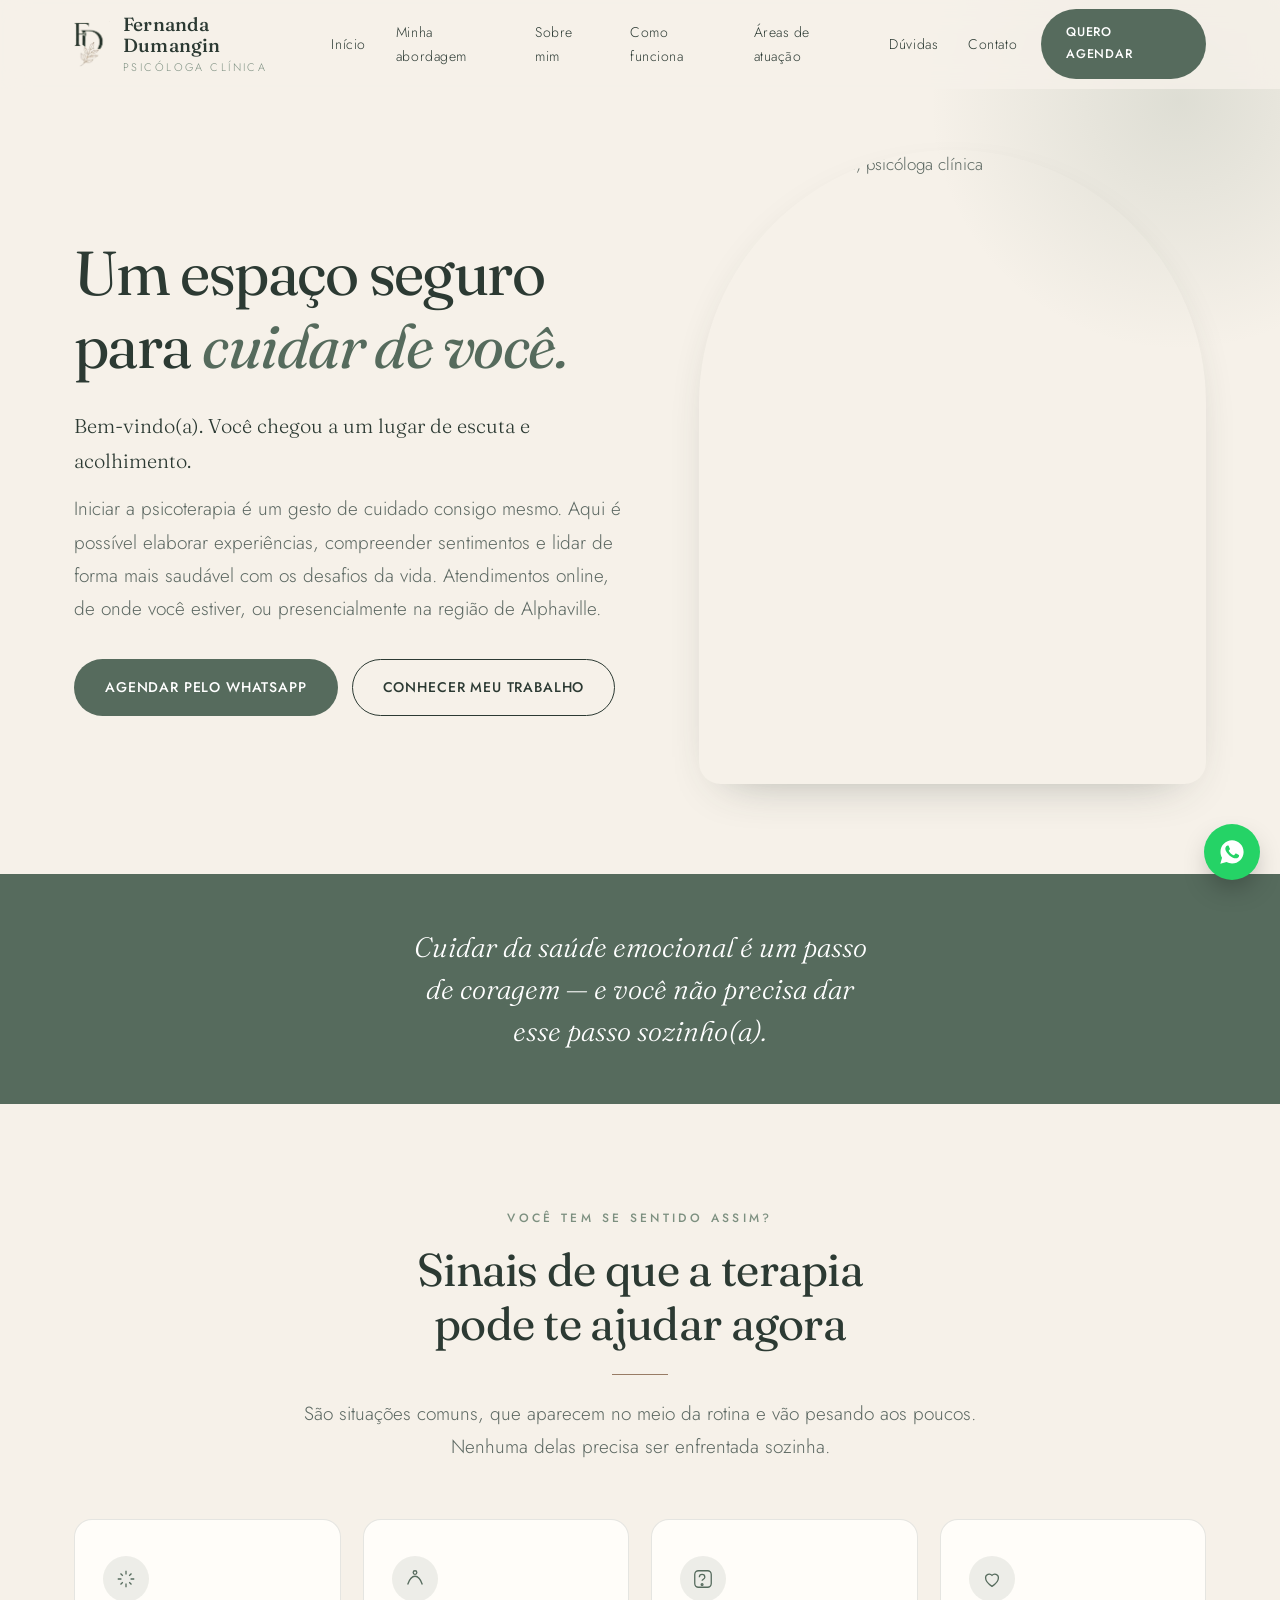
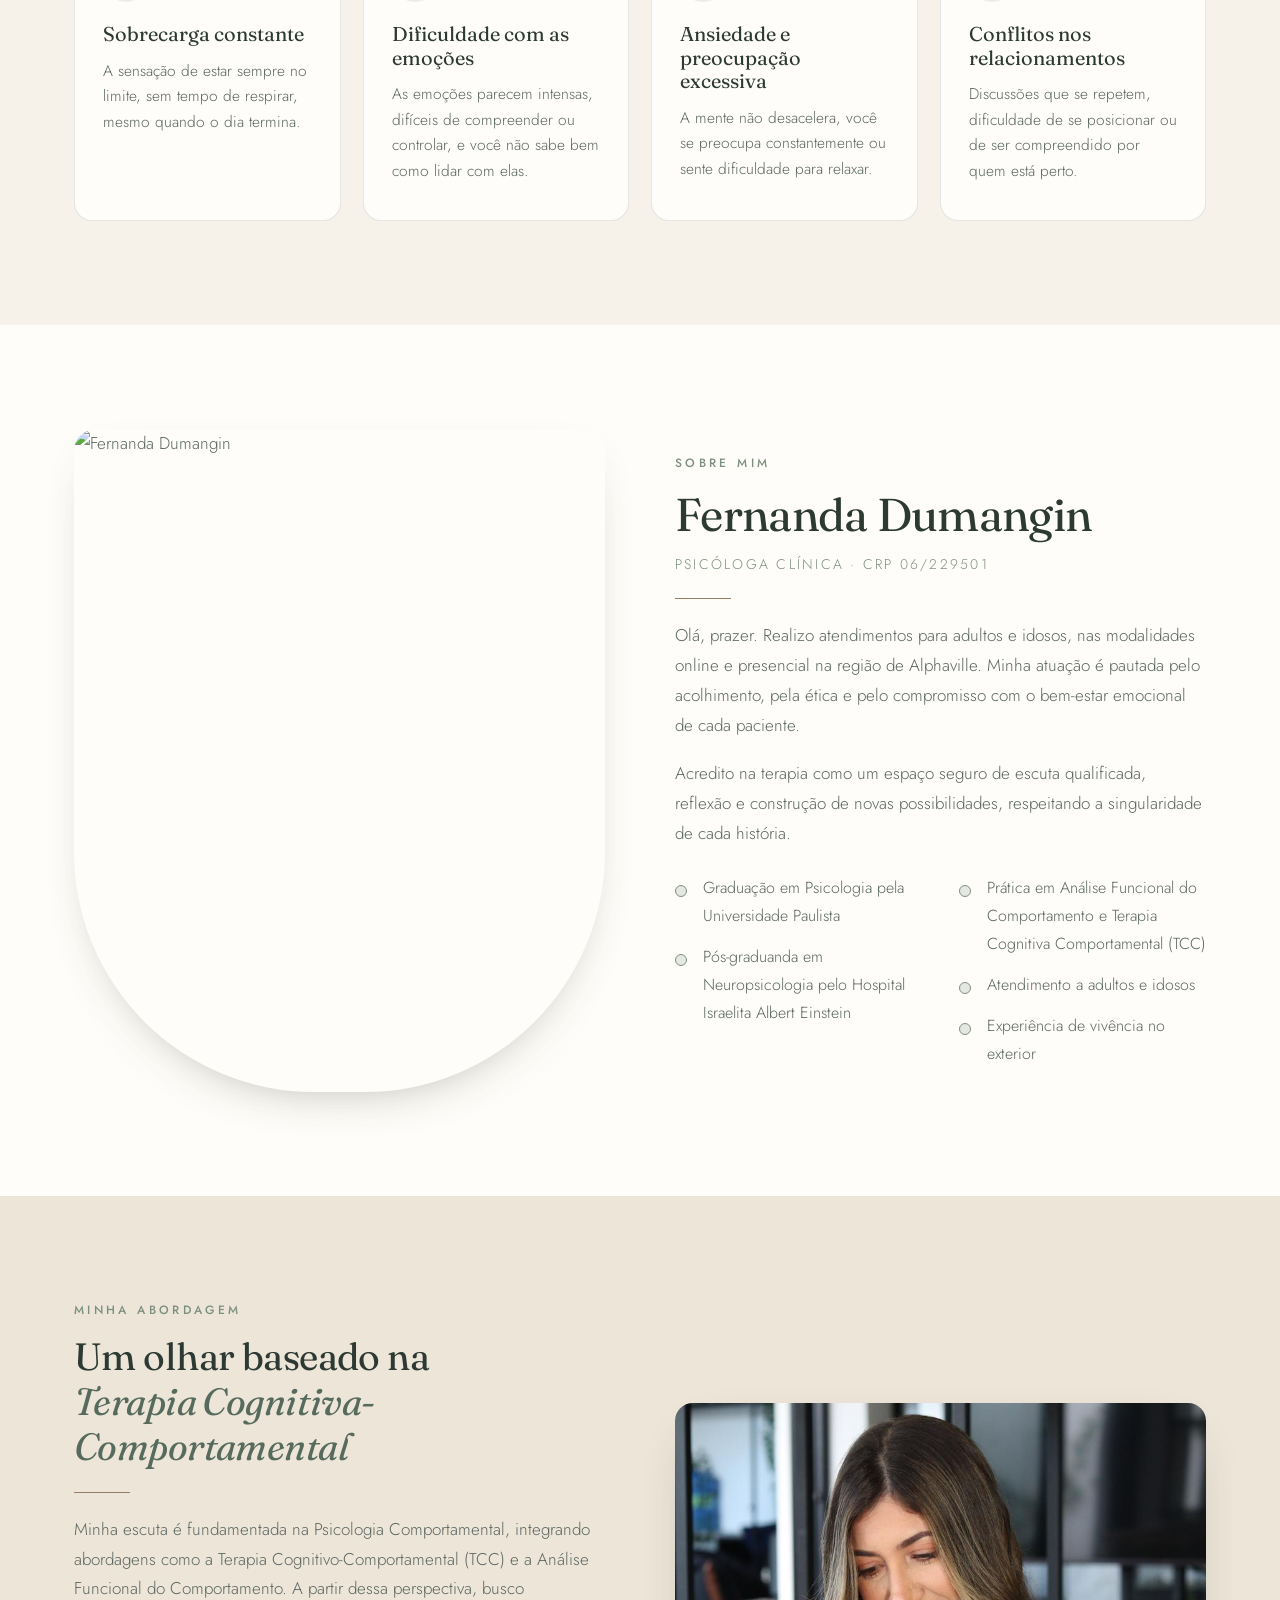
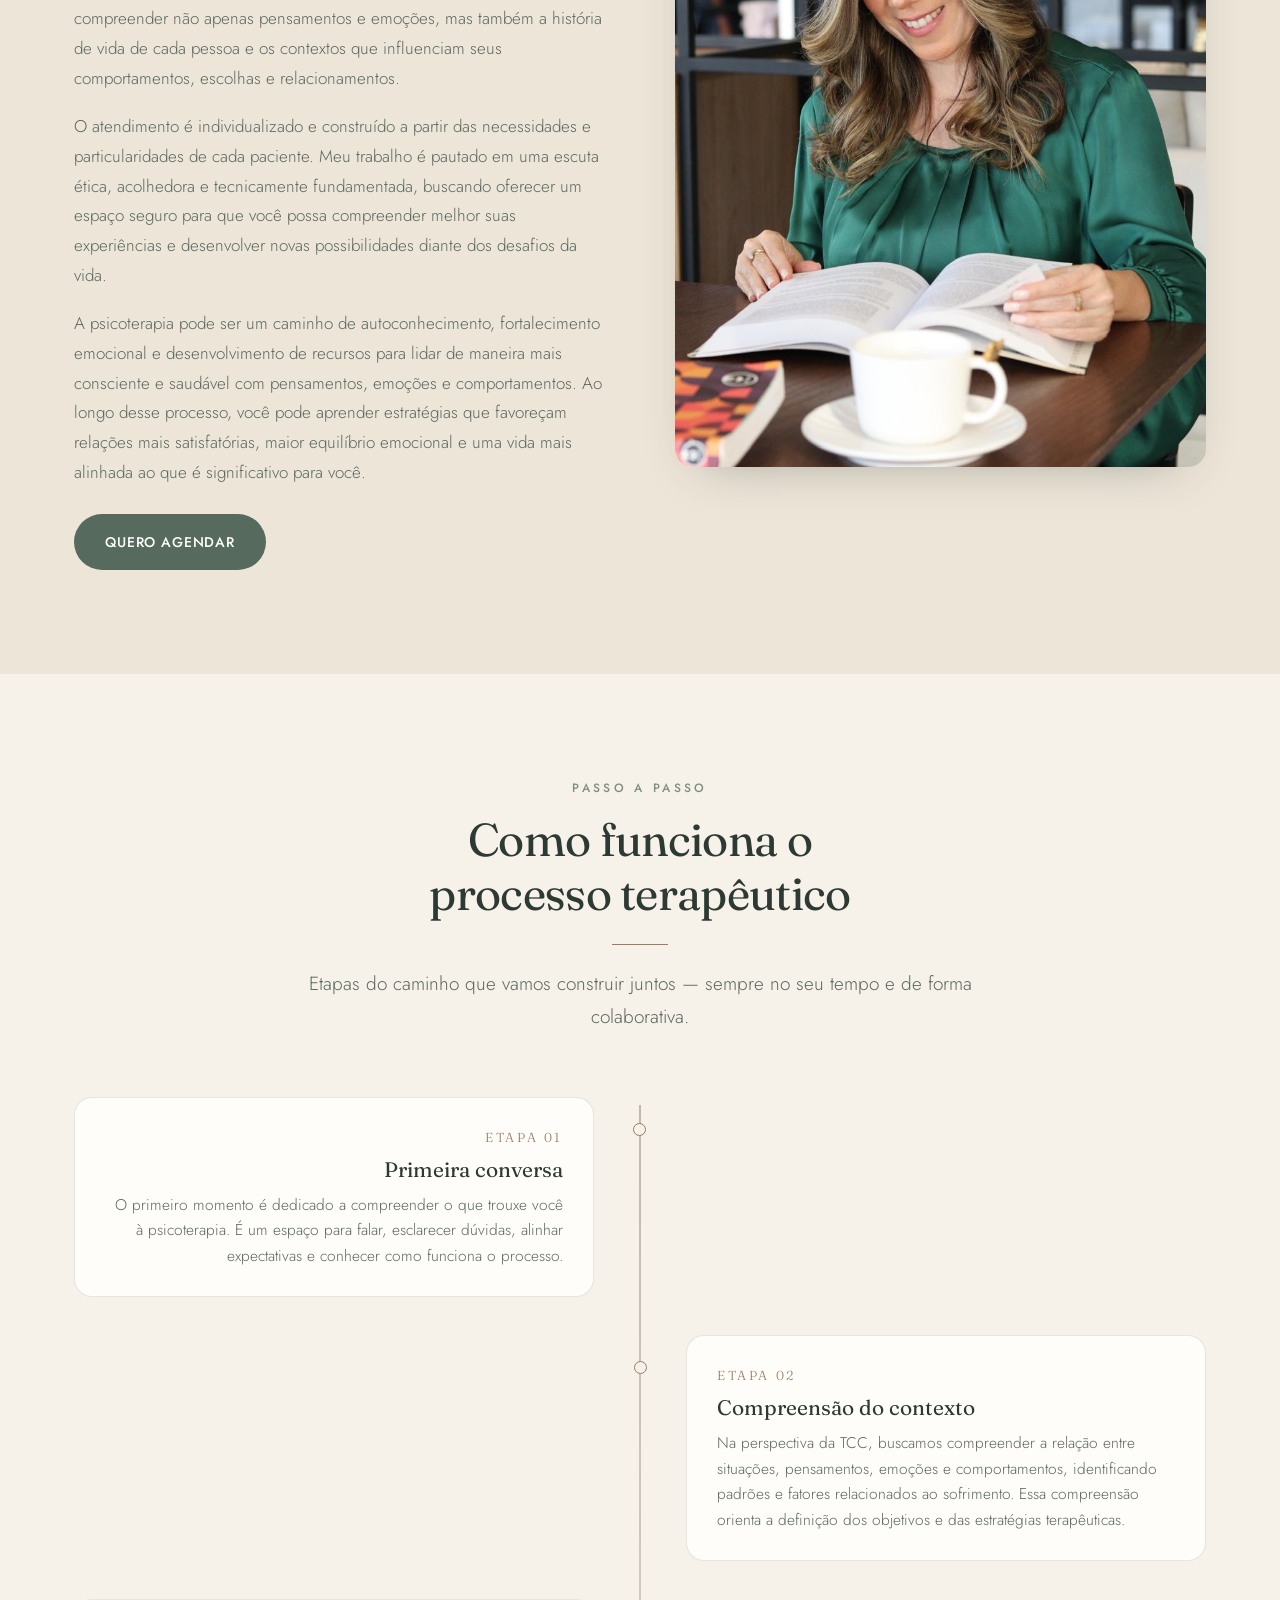
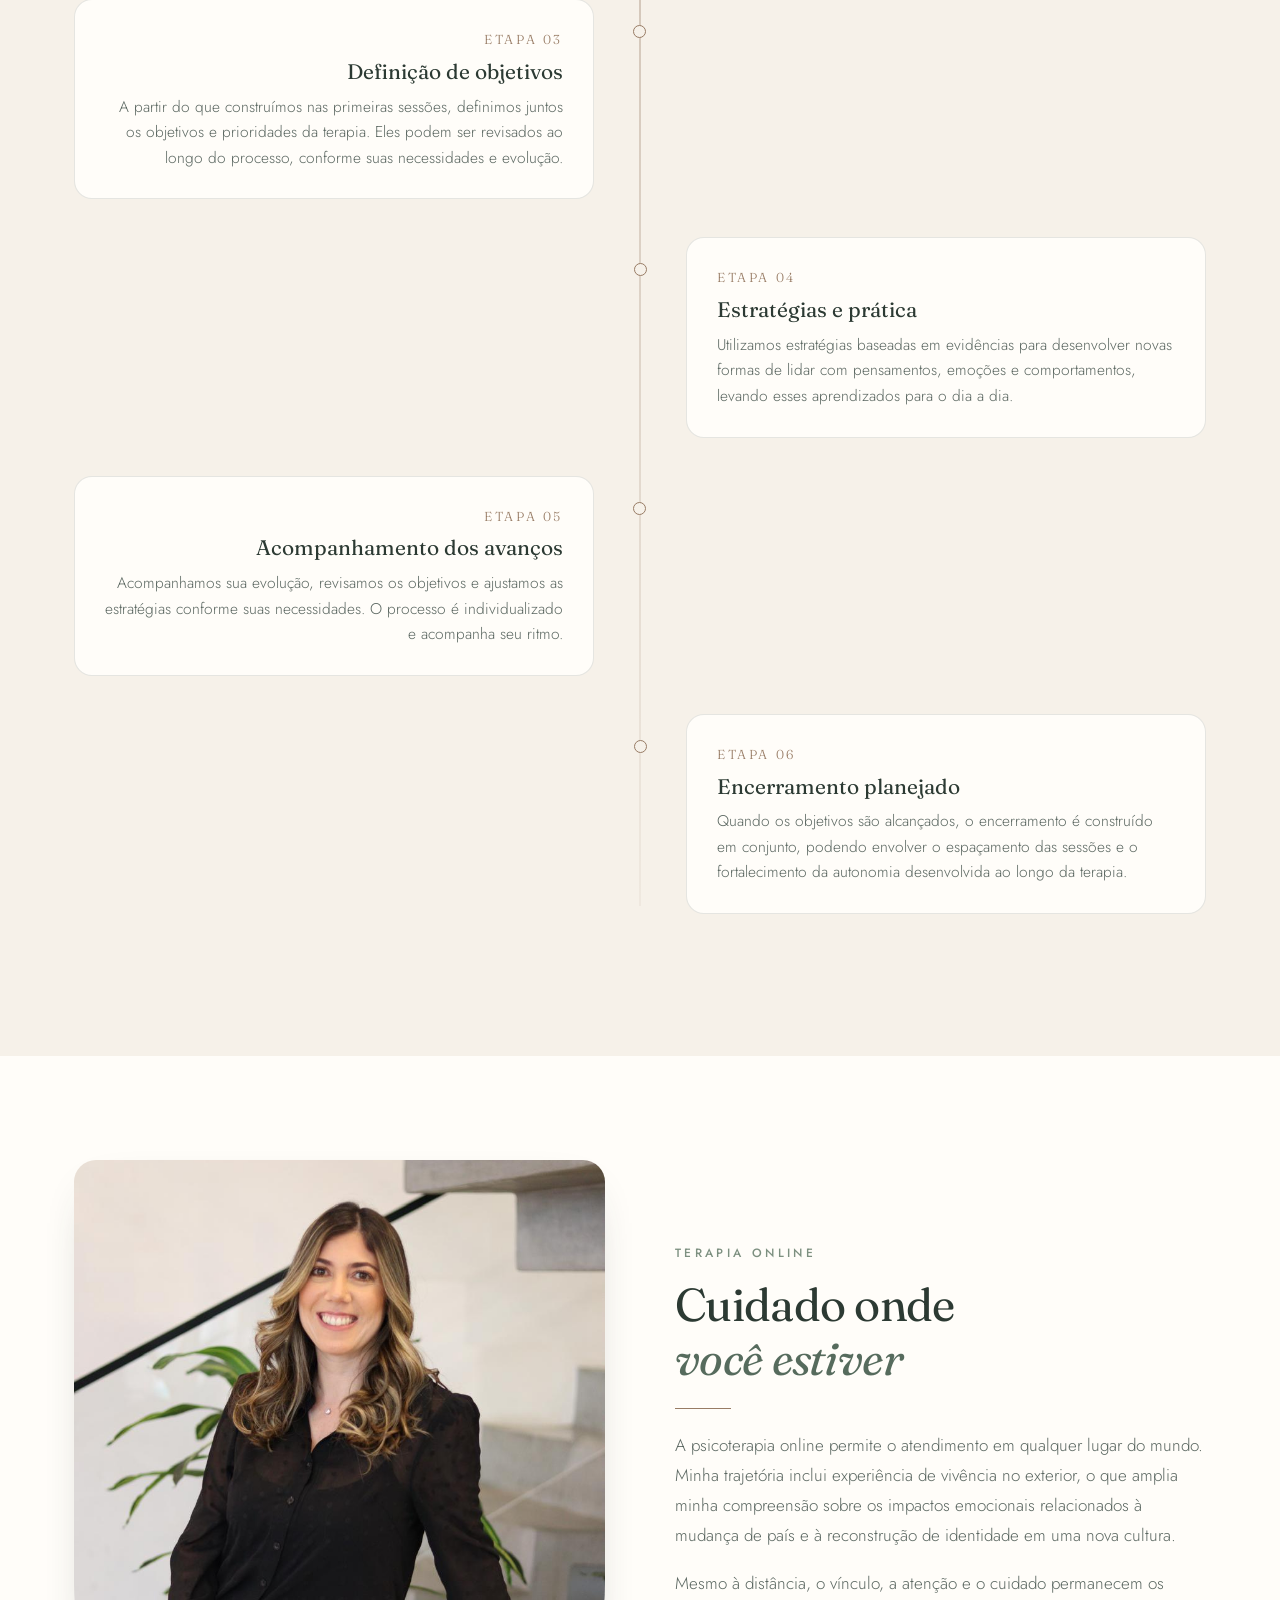
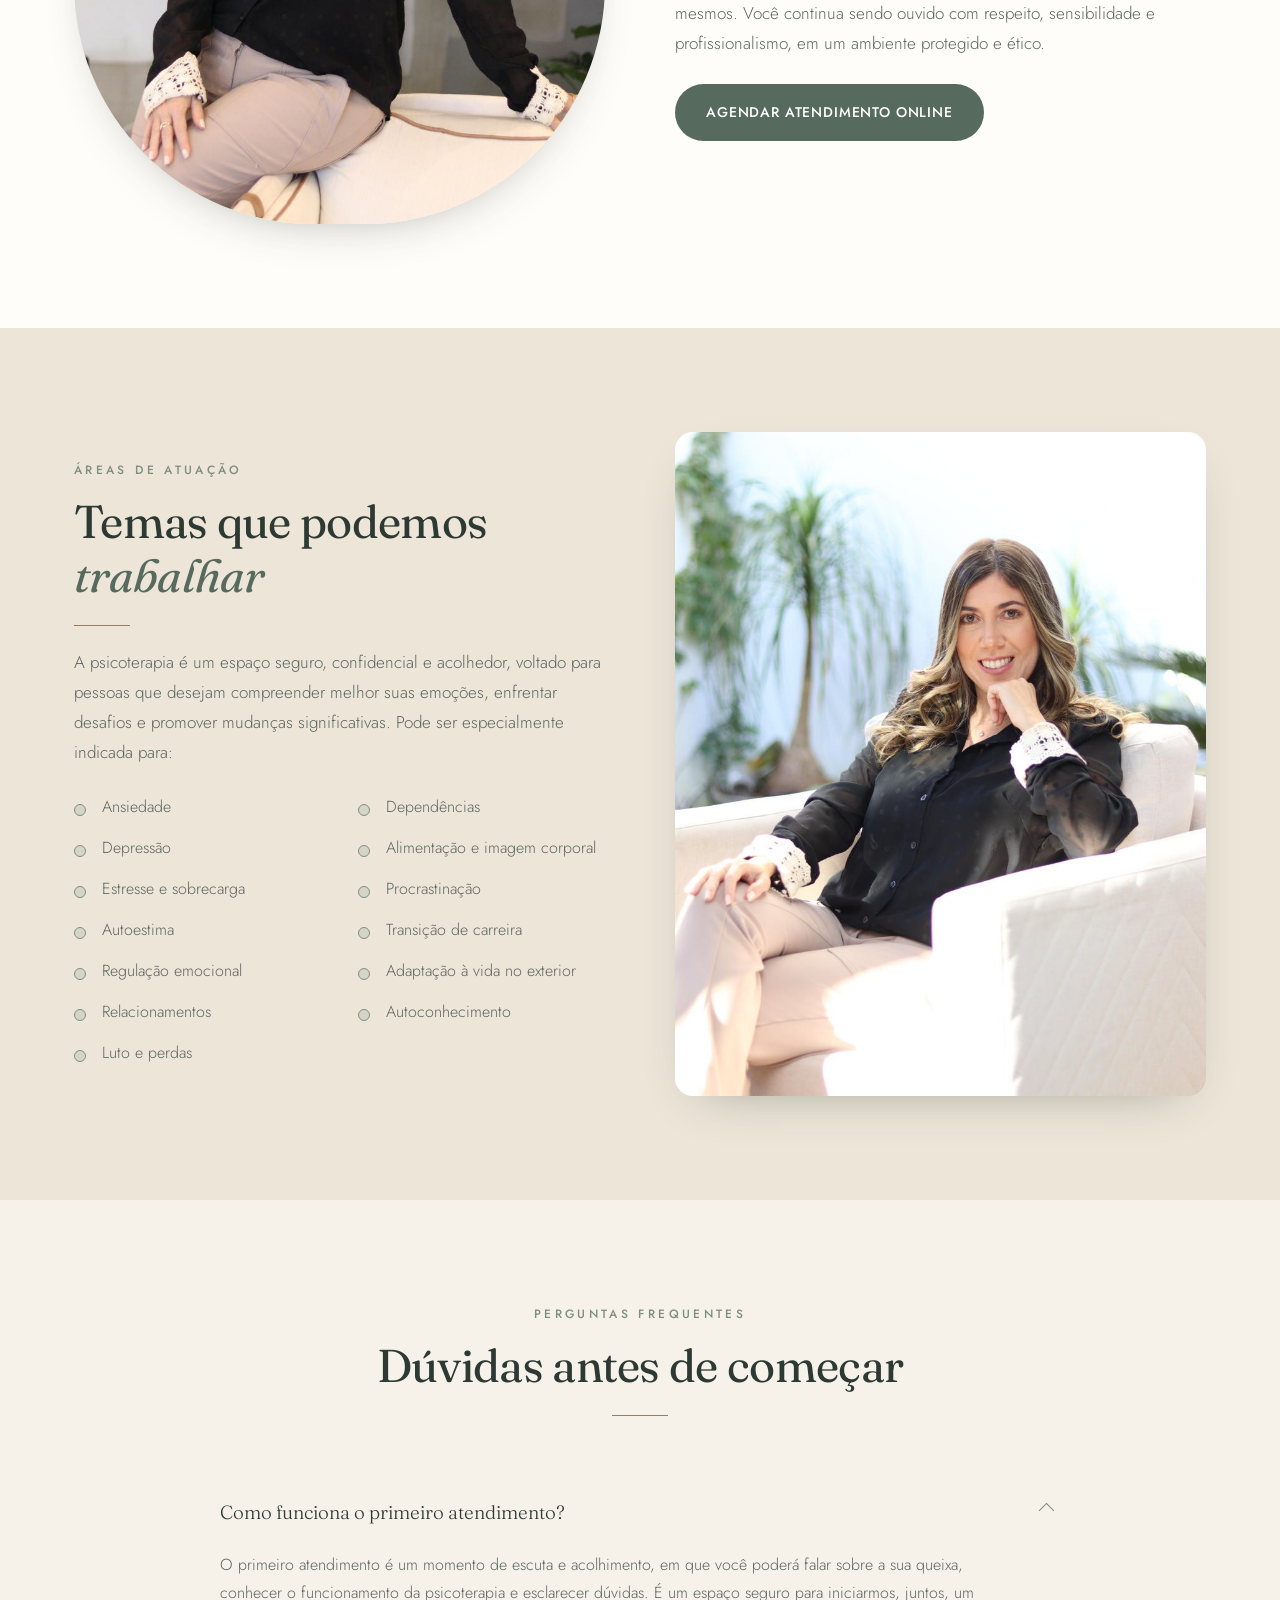
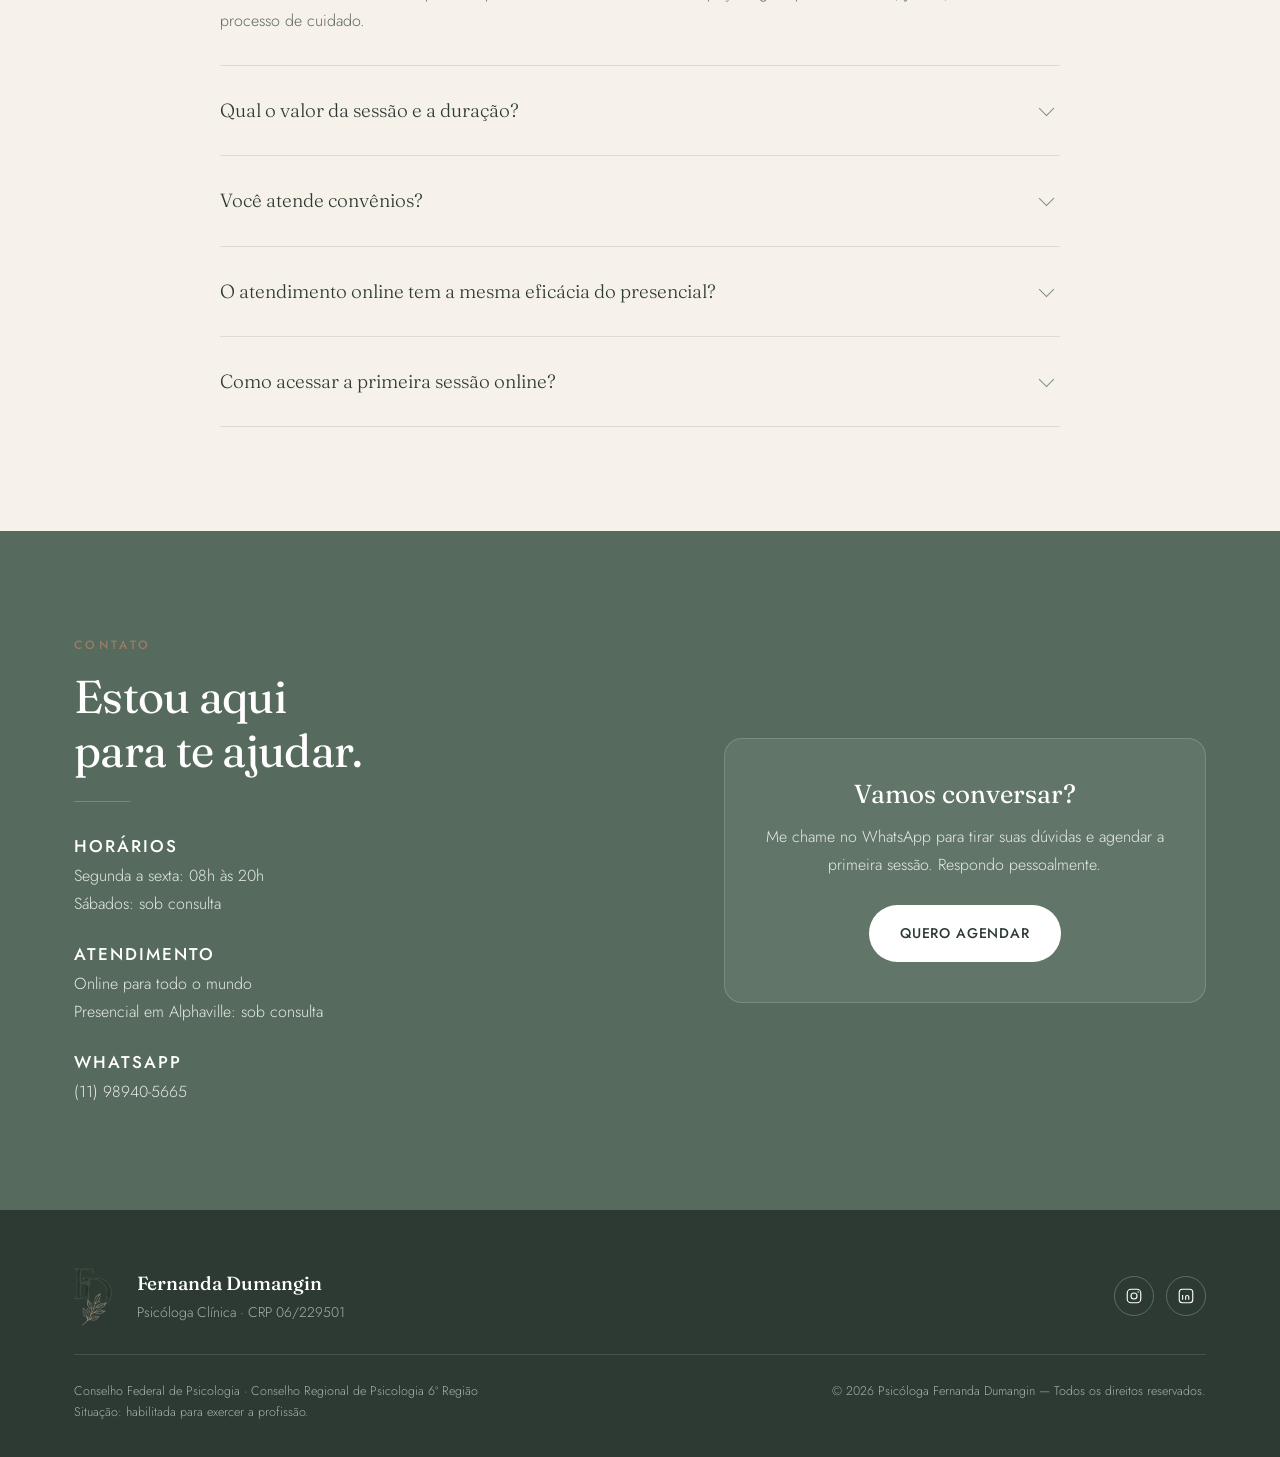
==== commit d2162130: "Reorder navigation links in index.html" ====
--- a/index.html
+++ b/index.html
@@ -352,8 +352,9 @@
 
     <nav class="nav" id="nav">
       <a href="#inicio">Início</a>
-      <a href="#processo">Como funciona</a>
+      <a href="#abordagem">Minha abordagem</a>
       <a href="#sobre">Sobre mim</a>
+      <a href="#processo">Como funciona</a> 
       <a href="#atuacao">Áreas de atuação</a>
       <a href="#duvidas">Dúvidas</a>
       <a href="#contato">Contato</a>
@@ -400,7 +401,7 @@
   <div class="wrap">
     <div class="center reveal">
       <span class="eyebrow">Você tem se sentido assim?</span>
-      <h2 class="title">Sinais de que a terapia<br>pode te ajudar agora</h2>
+      <h2 class="title">Sinais de que a terapia <br>pode te ajudar agora</h2>
       <div class="rule"></div>
       <p class="lead">São situações comuns, que aparecem no meio da rotina e vão pesando aos poucos. Nenhuma delas precisa ser enfrentada sozinha.</p>
     </div>
@@ -480,7 +481,7 @@
   <div class="wrap">
     <div class="center reveal">
       <span class="eyebrow">Passo a passo</span>
-      <h2 class="title">Como funciona o<br>processo terapêutico</h2>
+      <h2 class="title">Como funciona o <br>processo terapêutico</h2>
       <div class="rule"></div>
       <p class="lead">Etapas do caminho que vamos construir juntos — sempre no seu tempo e de forma colaborativa.</p>
     </div>
@@ -551,7 +552,7 @@
     </div>
     <div class="reveal">
       <span class="eyebrow">Terapia online</span>
-      <h2 class="title">Cuidado onde<br><em>você estiver</em></h2>
+      <h2 class="title">Cuidado onde <br><em>você estiver</em></h2>
       <div class="rule"></div>
       <p>A psicoterapia online permite o atendimento em qualquer lugar do mundo. Minha trajetória inclui experiência de vivência no exterior, o que amplia minha compreensão sobre os impactos emocionais relacionados à mudança de país e à reconstrução de identidade em uma nova cultura.</p>
       <p>Mesmo à distância, o vínculo, a atenção e o cuidado permanecem os mesmos. Você continua sendo ouvido com respeito, sensibilidade e profissionalismo, em um ambiente protegido e ético.</p>
@@ -570,7 +571,7 @@
     </div>
     <div class="reveal">
       <span class="eyebrow">Áreas de atuação</span>
-      <h2 class="title">Temas que podemos<br><em>trabalhar</em></h2>
+      <h2 class="title">Temas que podemos <br><em>trabalhar</em></h2>
       <div class="rule"></div>
       <p>A psicoterapia é um espaço seguro, confidencial e acolhedor, voltado para pessoas que desejam compreender melhor suas emoções, enfrentar desafios e promover mudanças significativas. Pode ser especialmente indicada para:</p>
       <ul class="checklist">
@@ -634,7 +635,7 @@
   <div class="wrap contact__grid">
     <div class="reveal">
       <span class="eyebrow">Contato</span>
-      <h2 class="title">Estou aqui<br>para te ajudar.</h2>
+      <h2 class="title">Estou aqui <br>para te ajudar.</h2>
       <div class="rule"></div>
       <div class="info">
         <div>
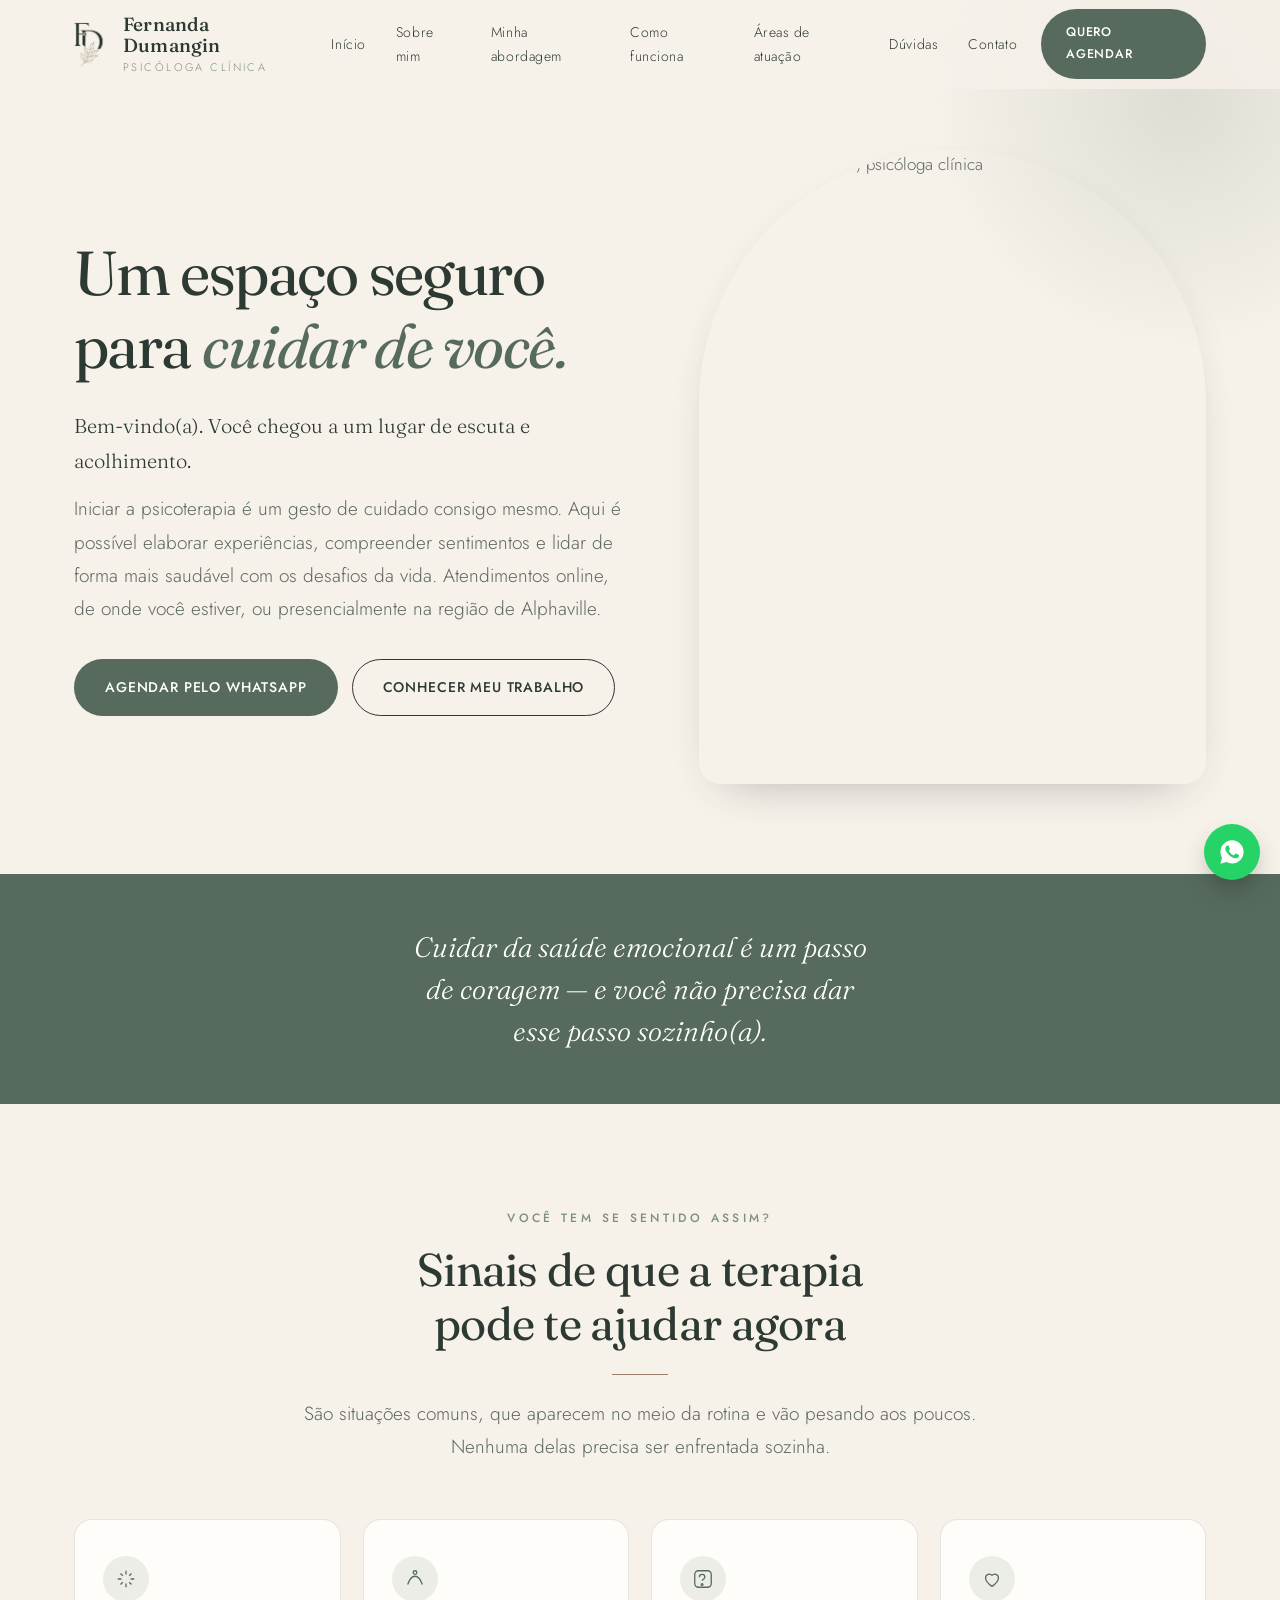
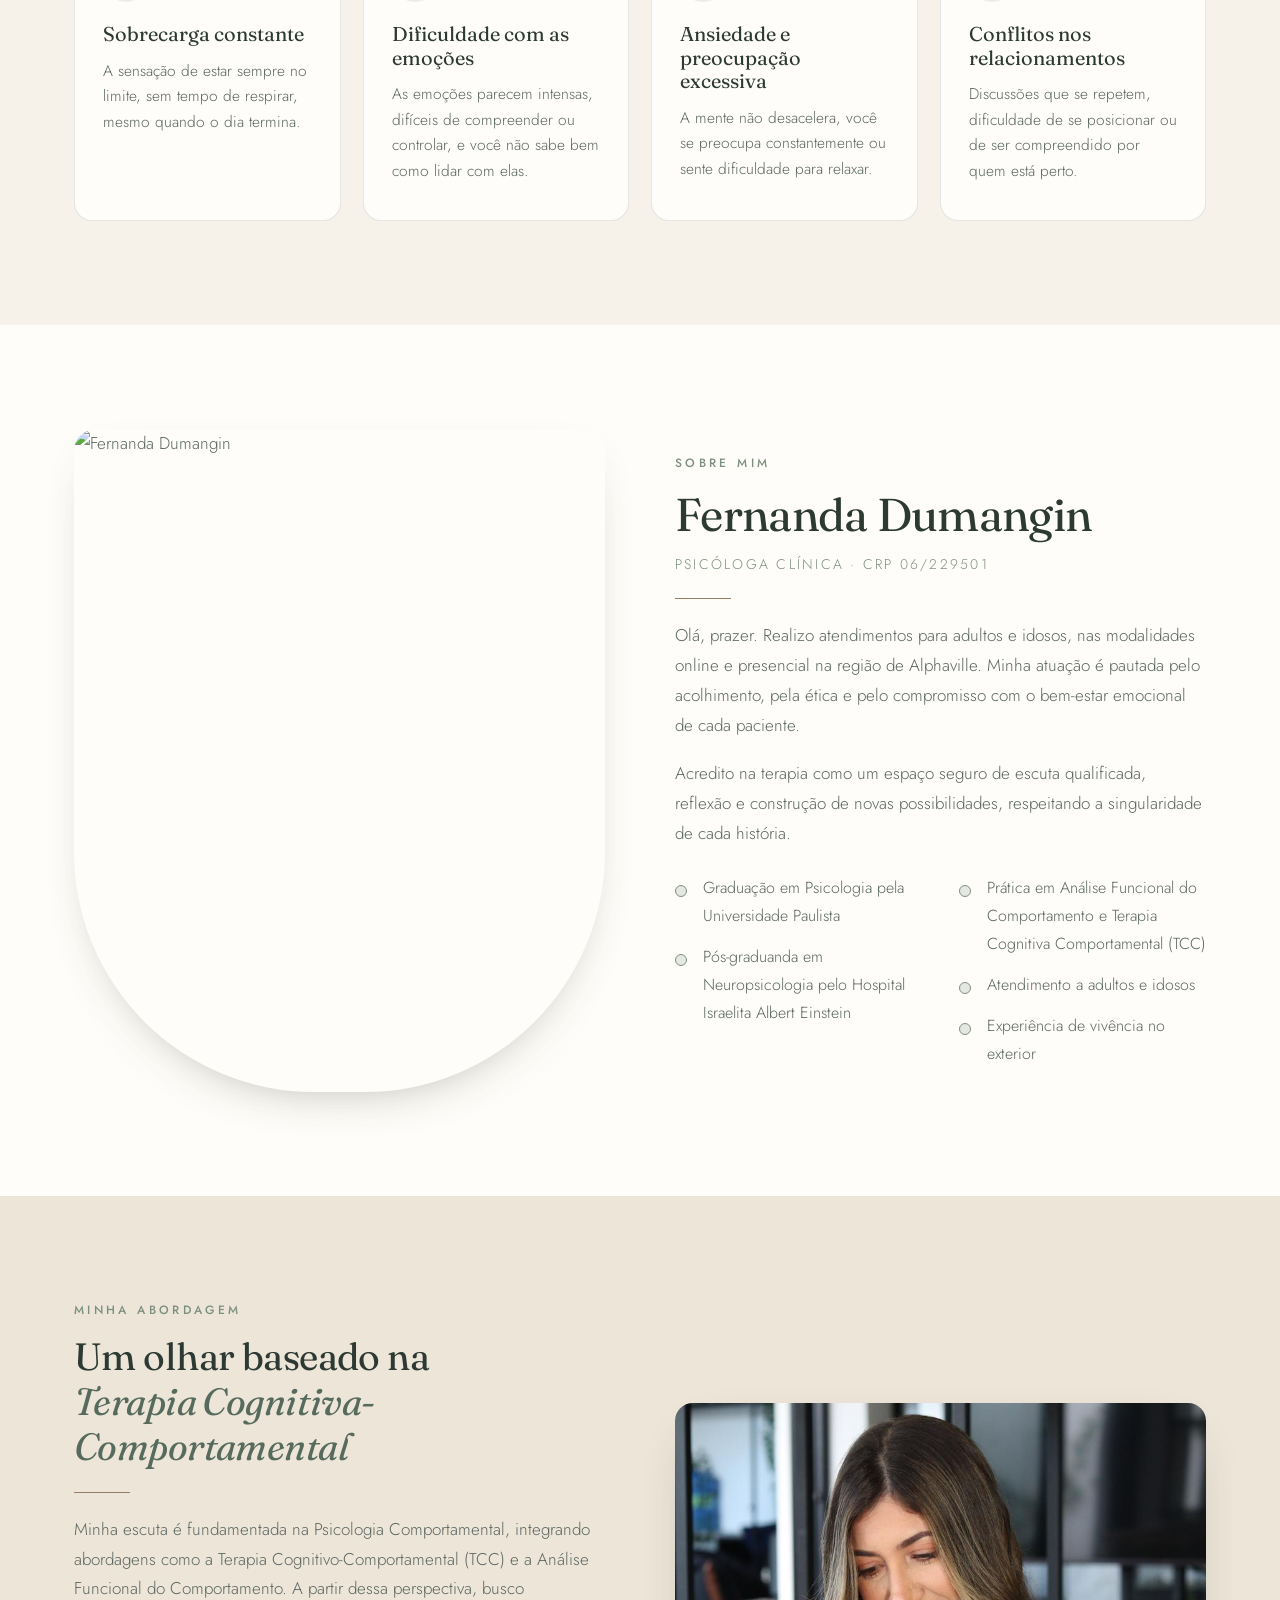
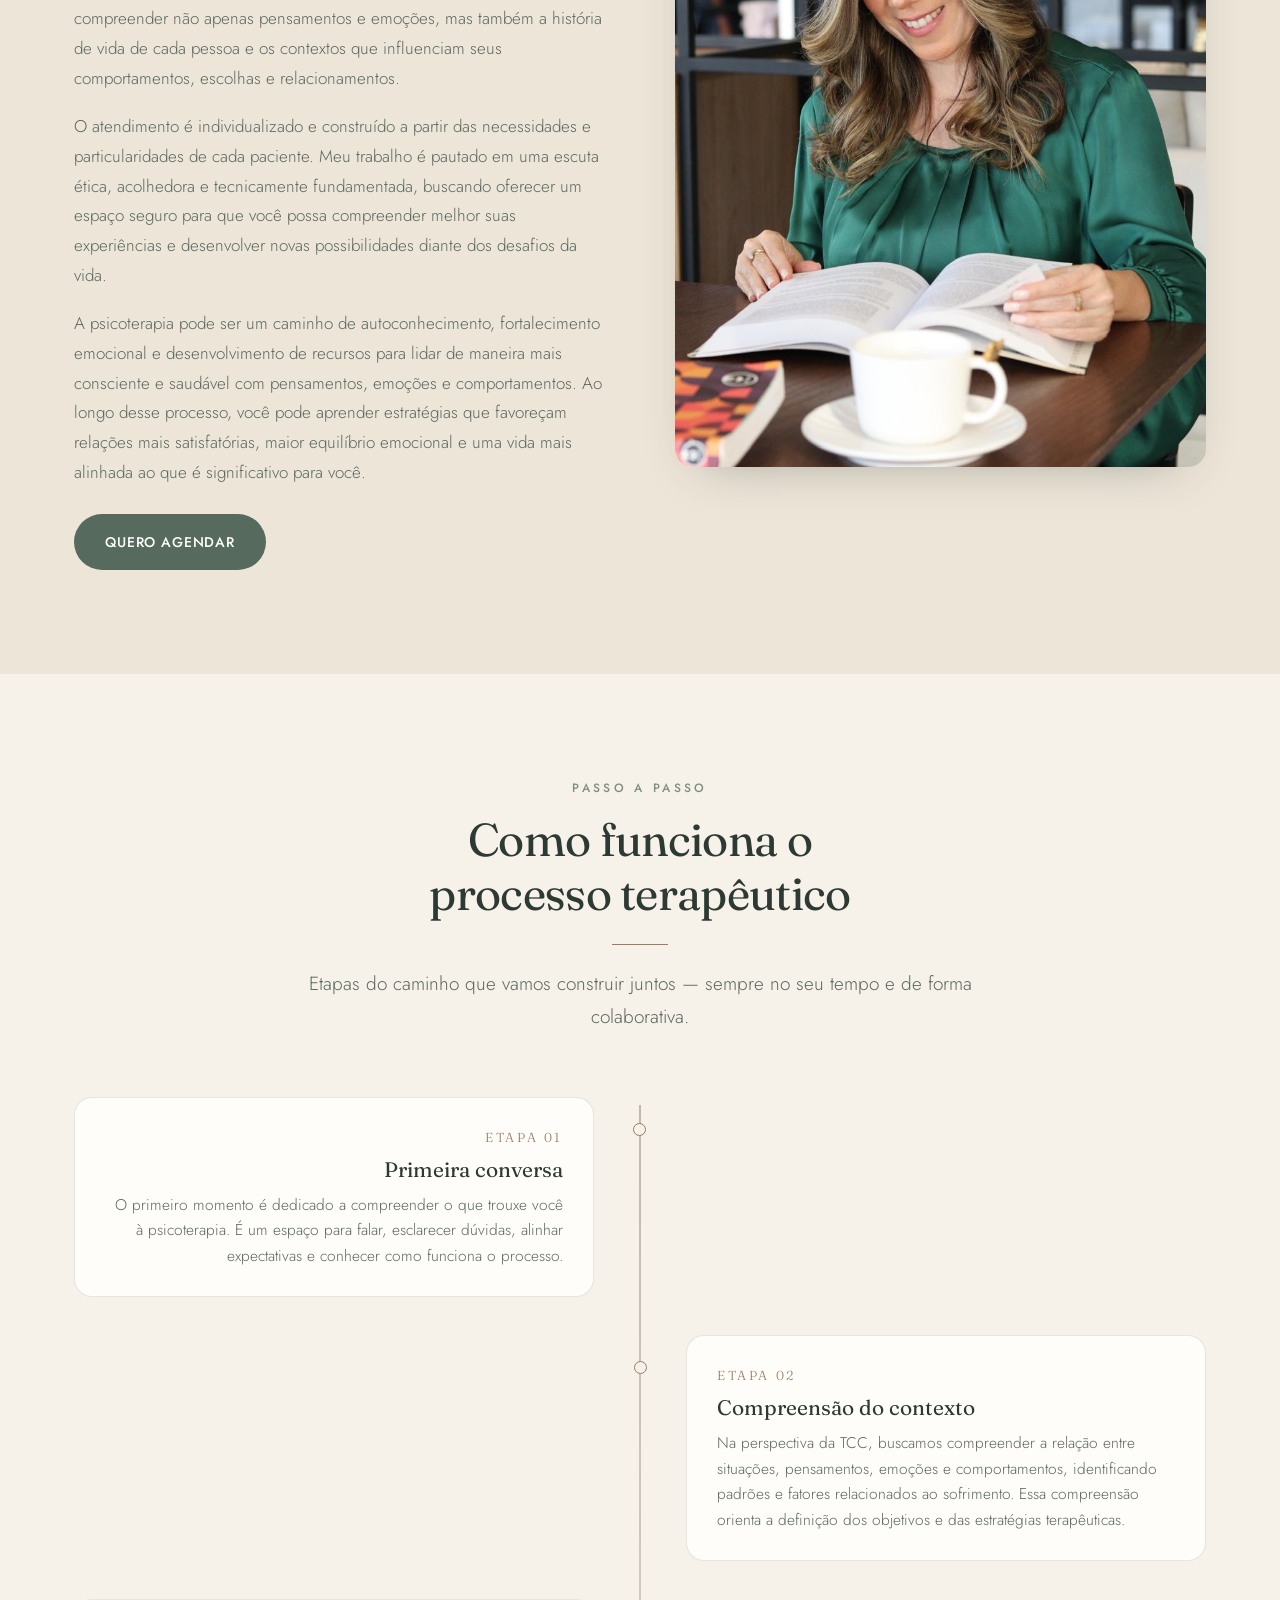
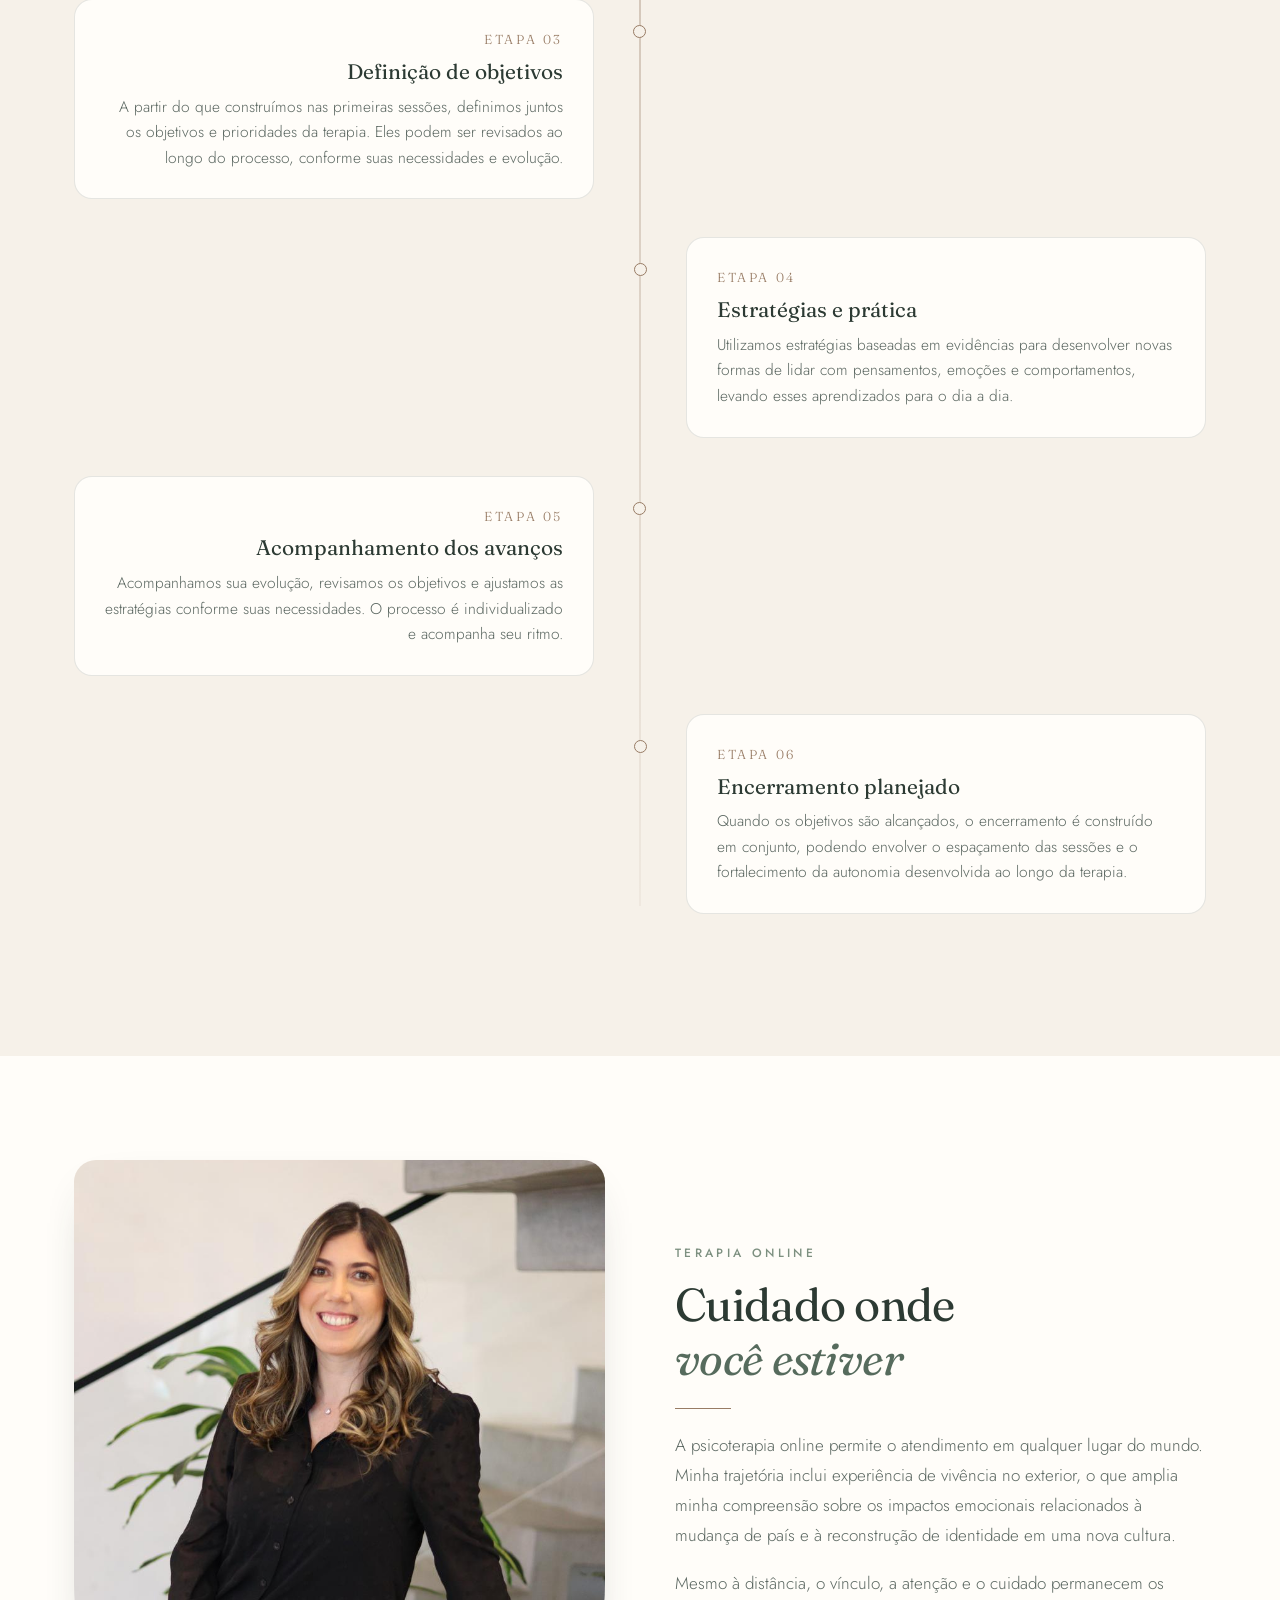
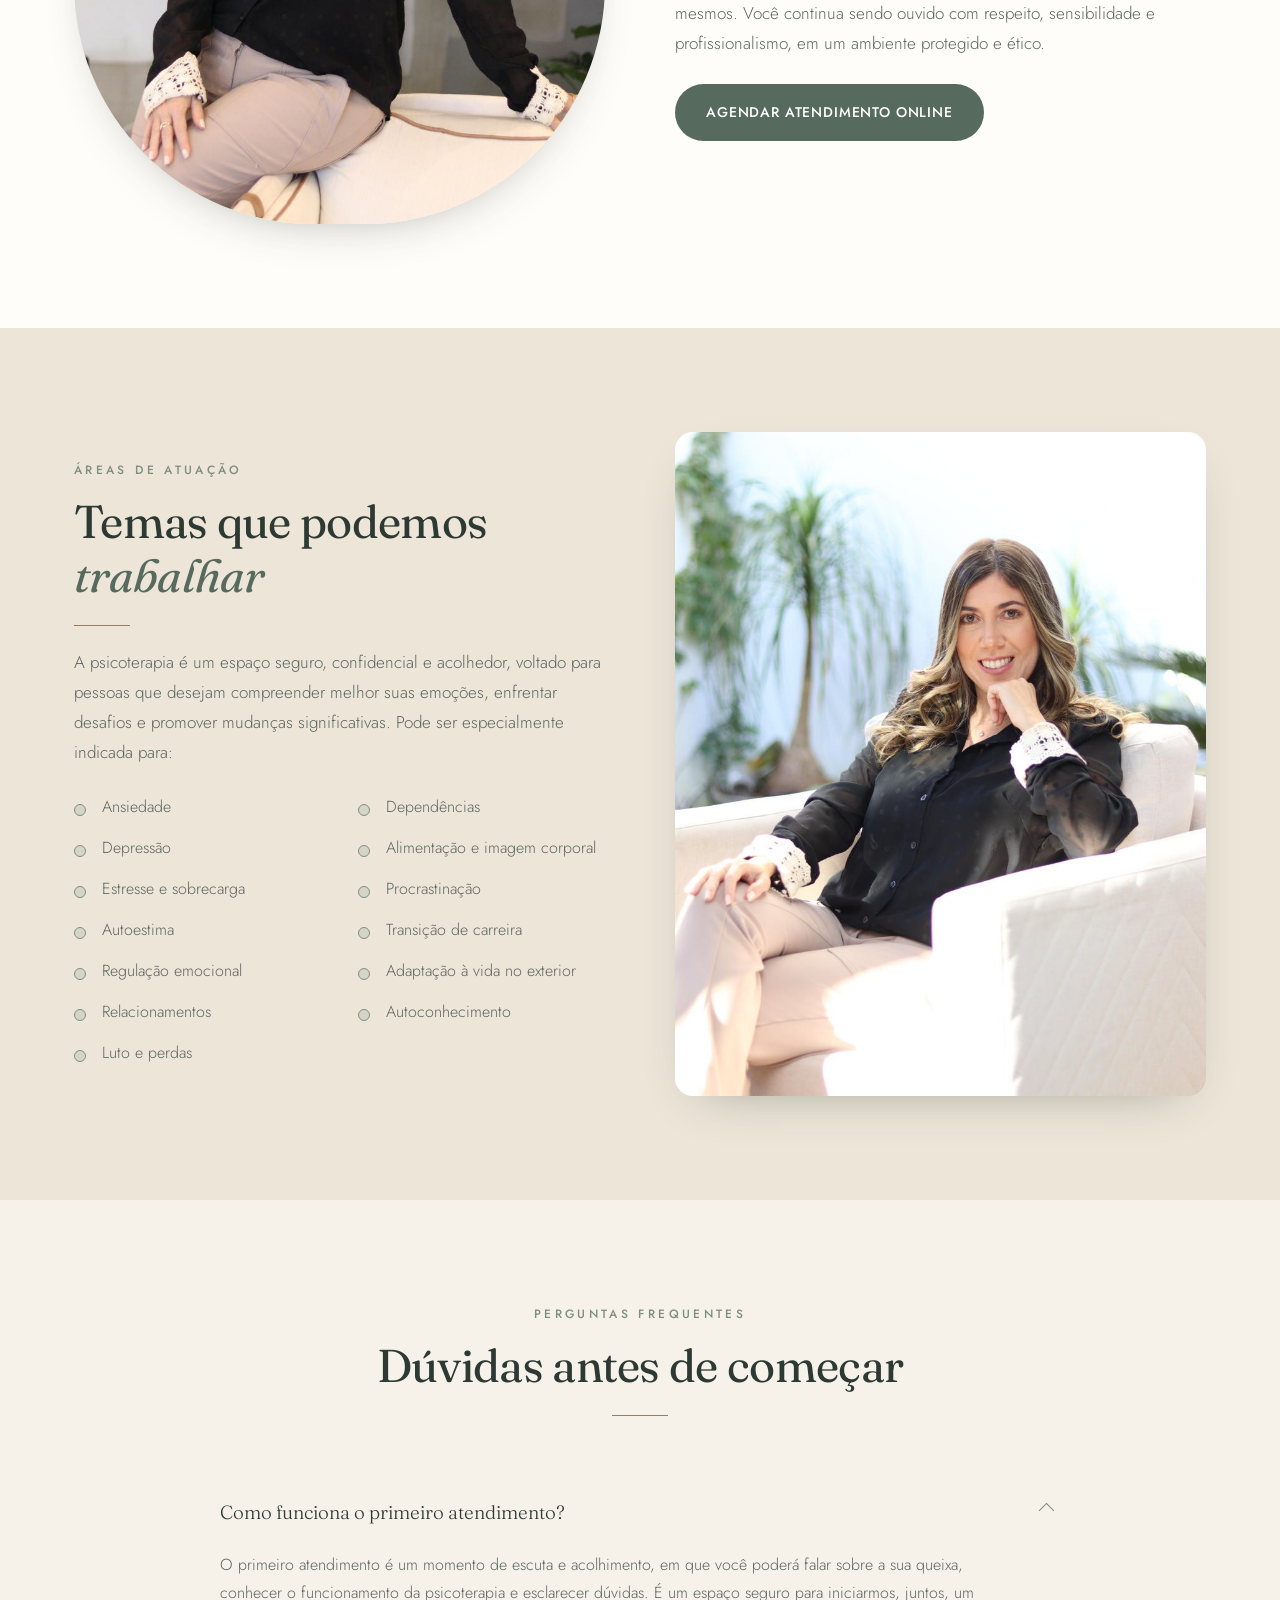
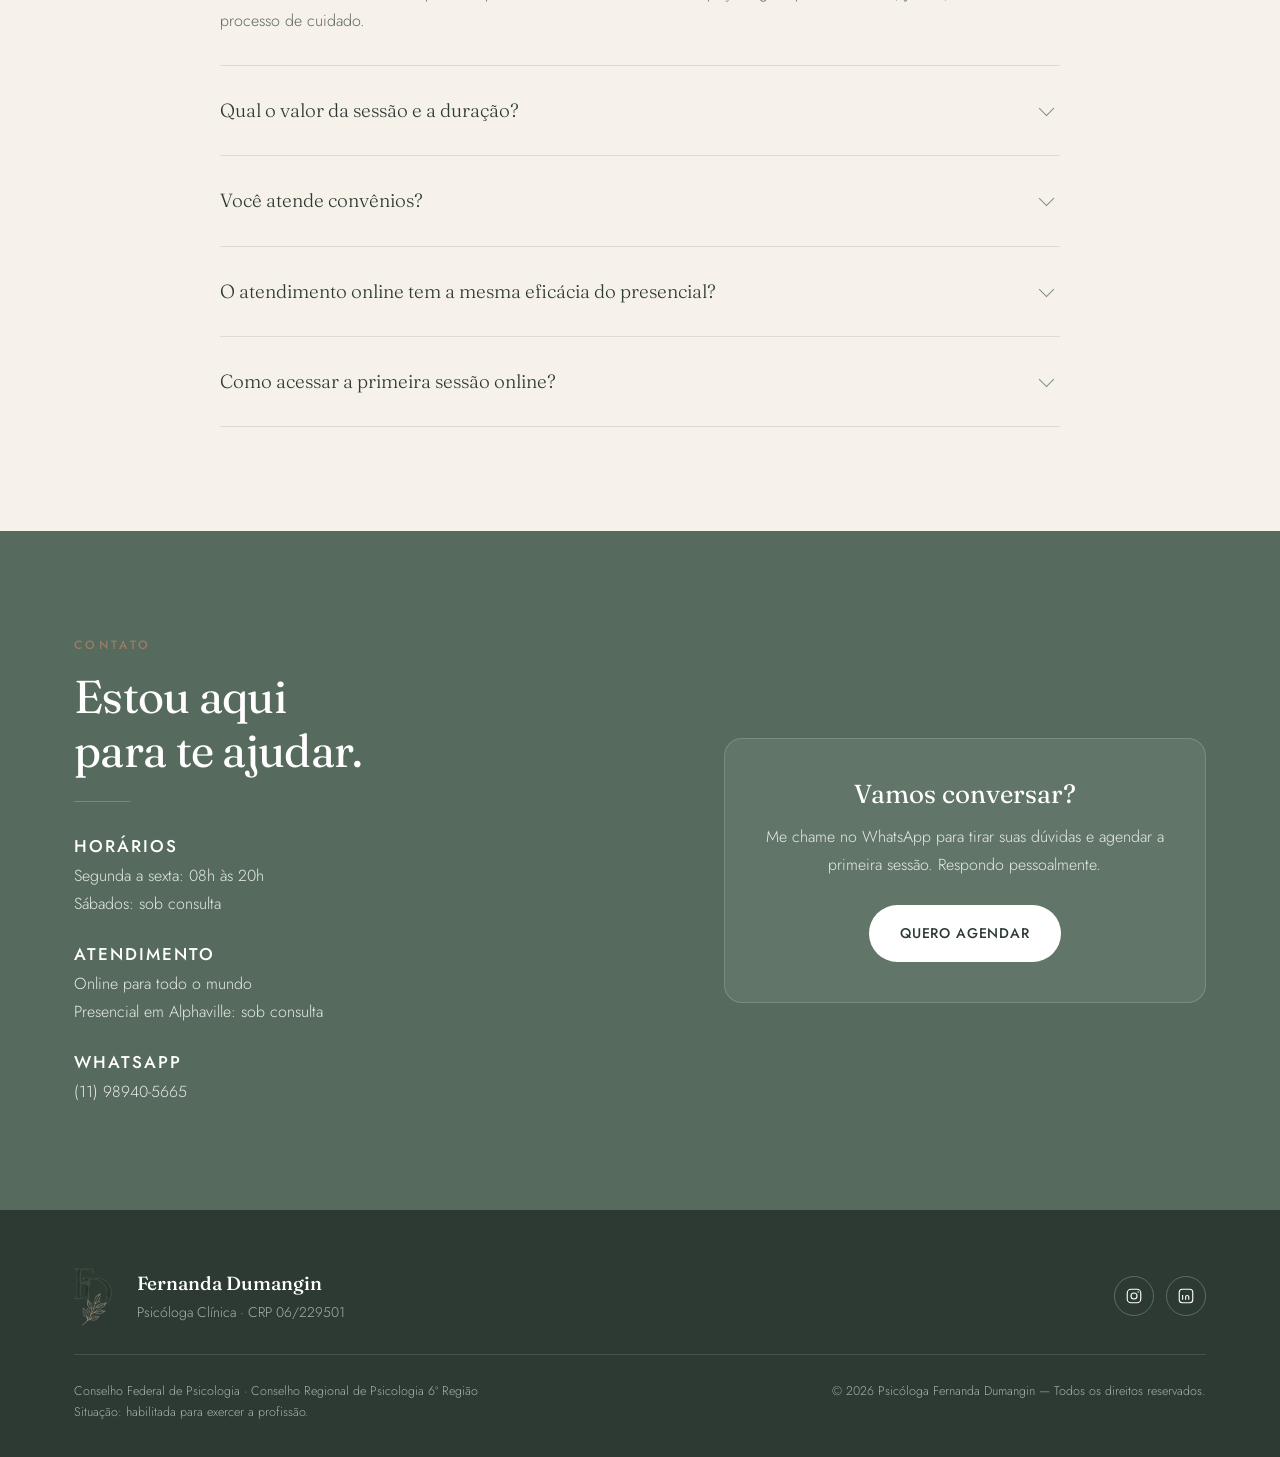
==== commit 42a546cc: "Fix navigation links in index.html" ====
--- a/index.html
+++ b/index.html
@@ -351,9 +351,9 @@
     </a>
 
     <nav class="nav" id="nav">
-      <a href="#inicio">Início</a>
+      <a href="#inicio">Início</a>      
+      <a href="#sobre">Sobre mim</a>
       <a href="#abordagem">Minha abordagem</a>
-      <a href="#sobre">Sobre mim</a>
       <a href="#processo">Como funciona</a> 
       <a href="#atuacao">Áreas de atuação</a>
       <a href="#duvidas">Dúvidas</a>
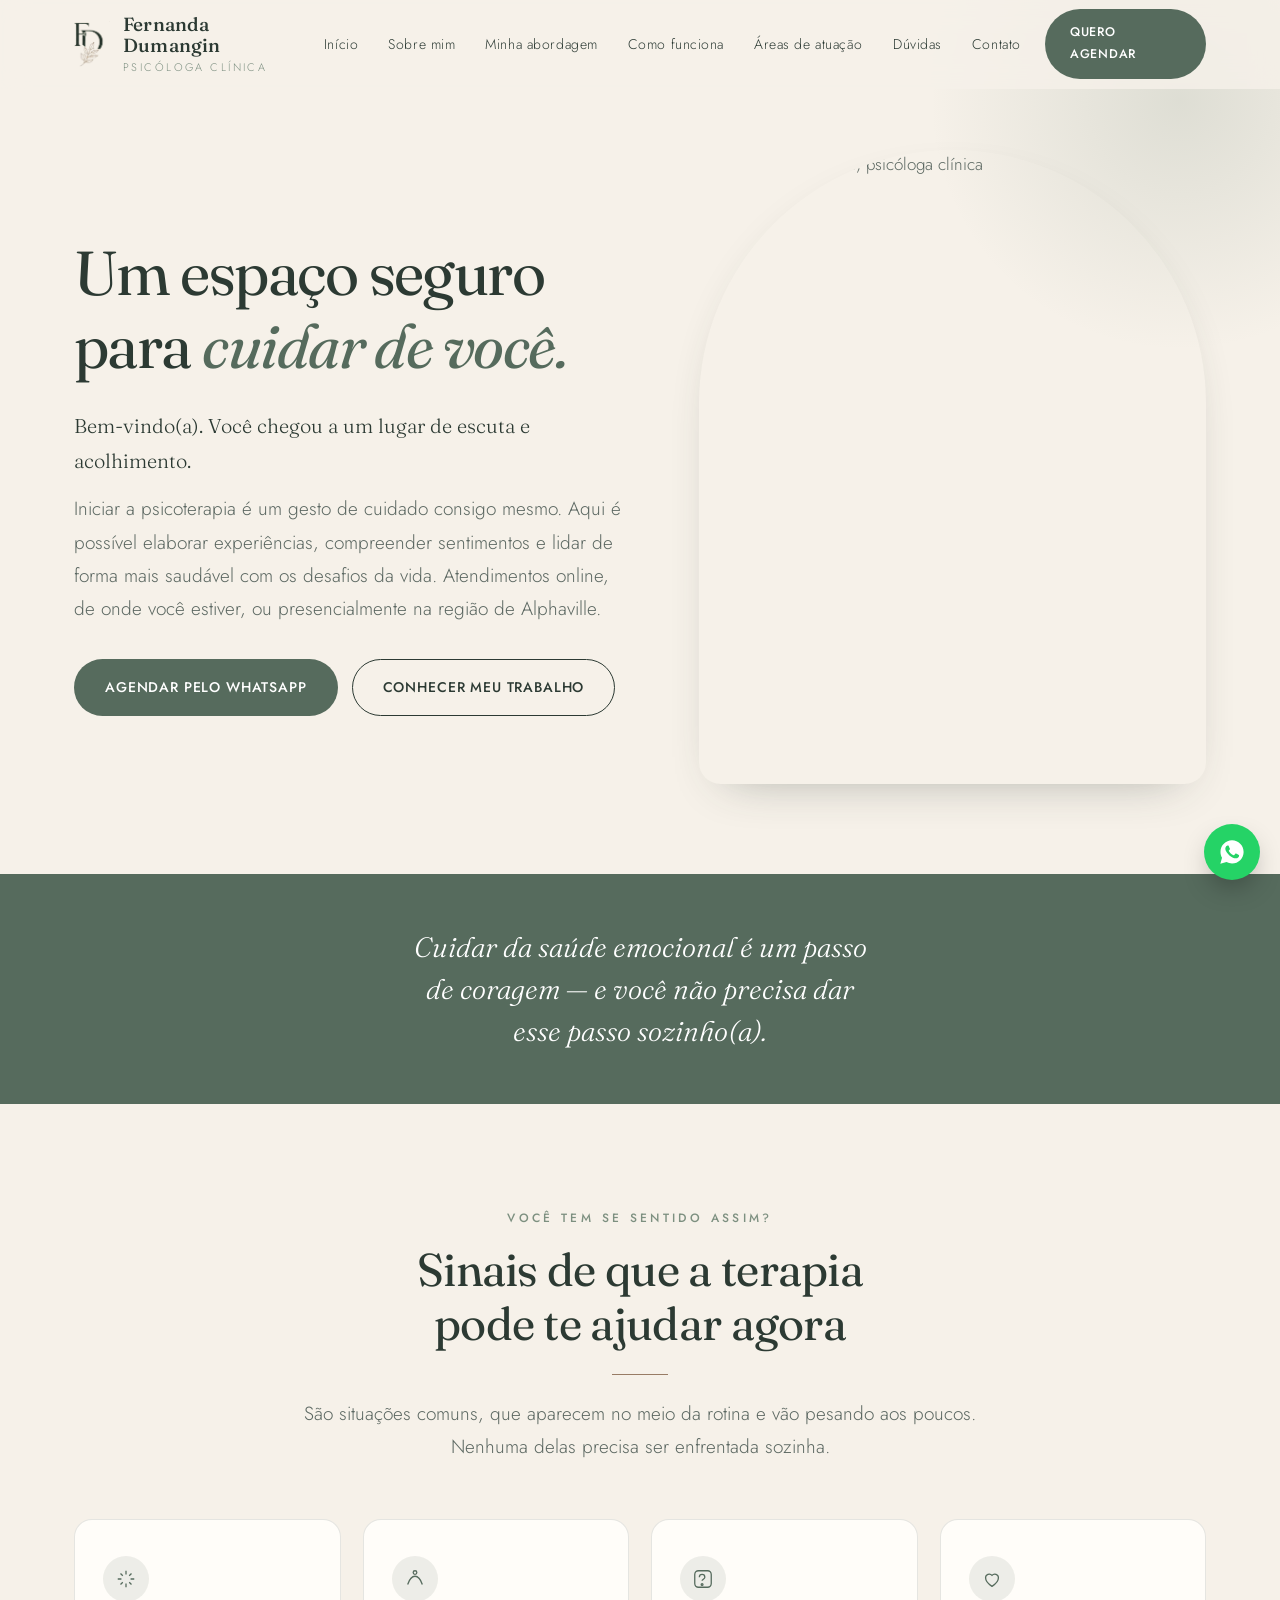
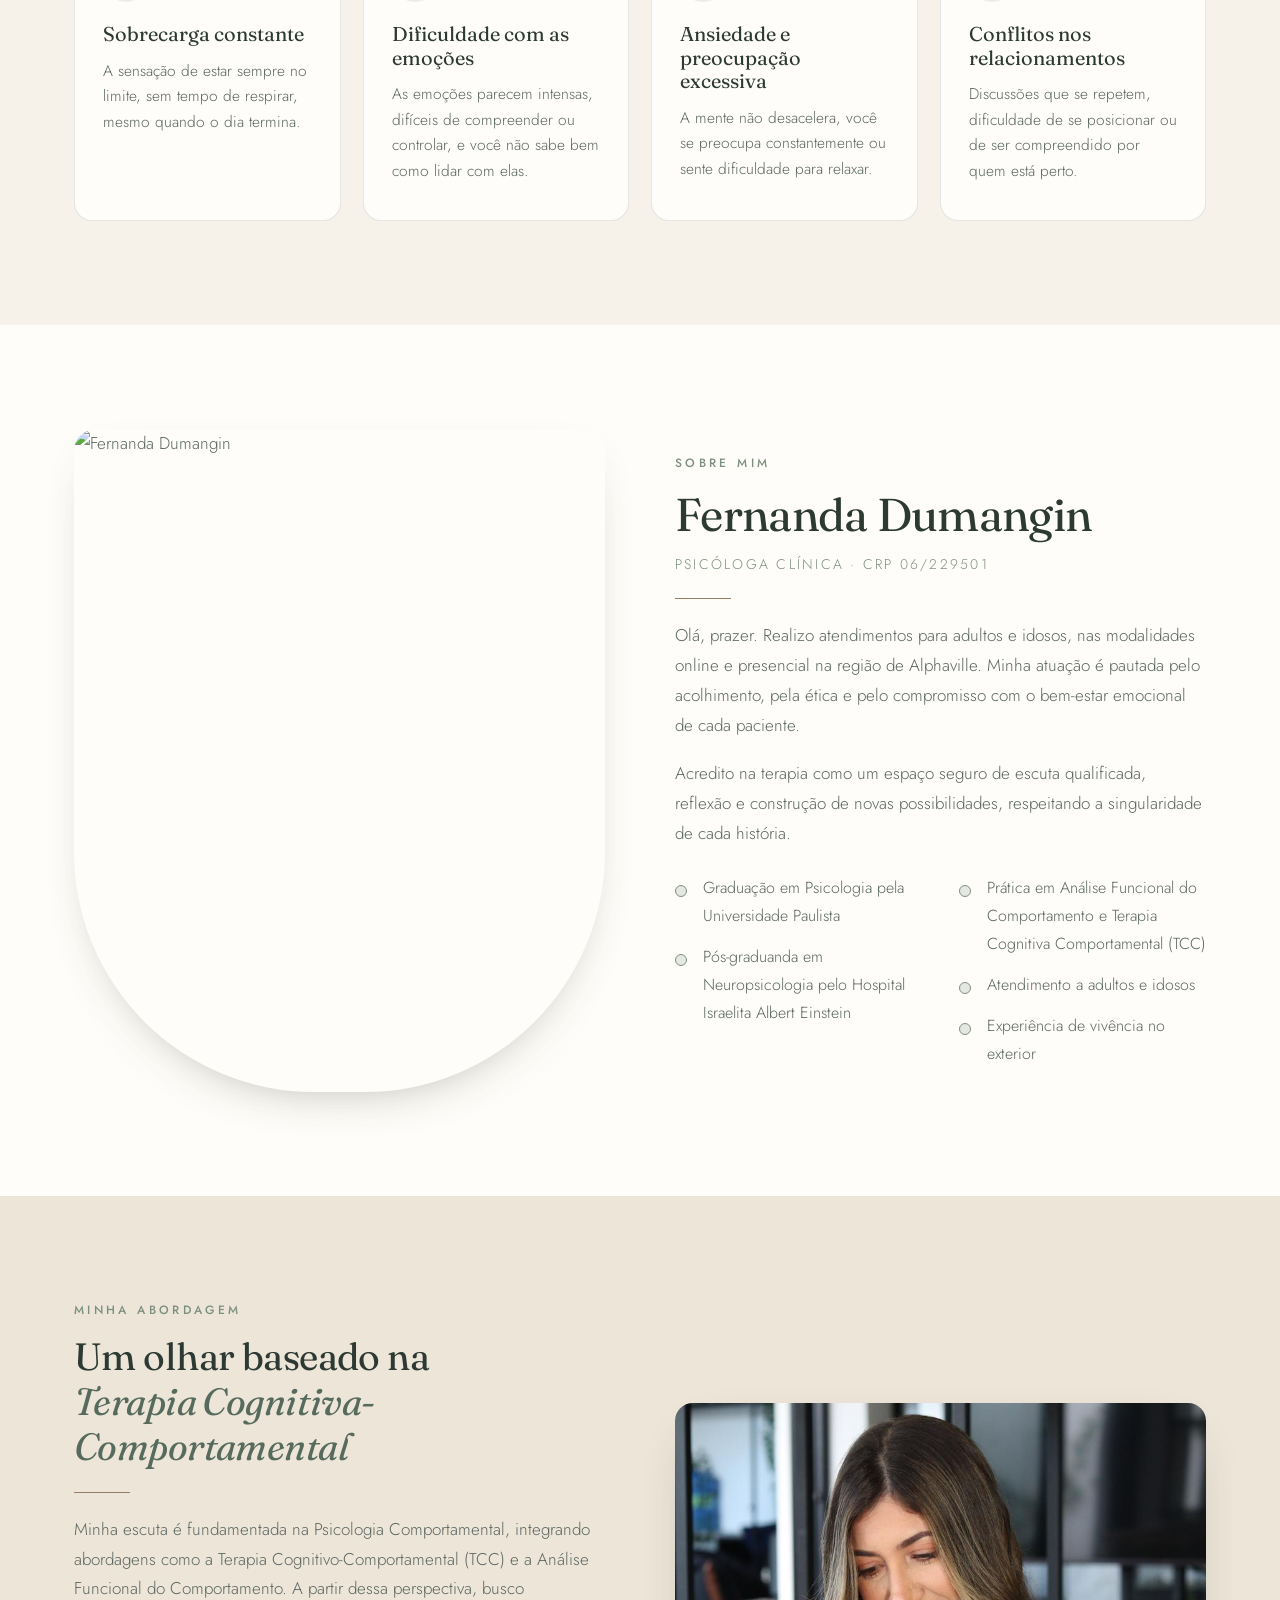
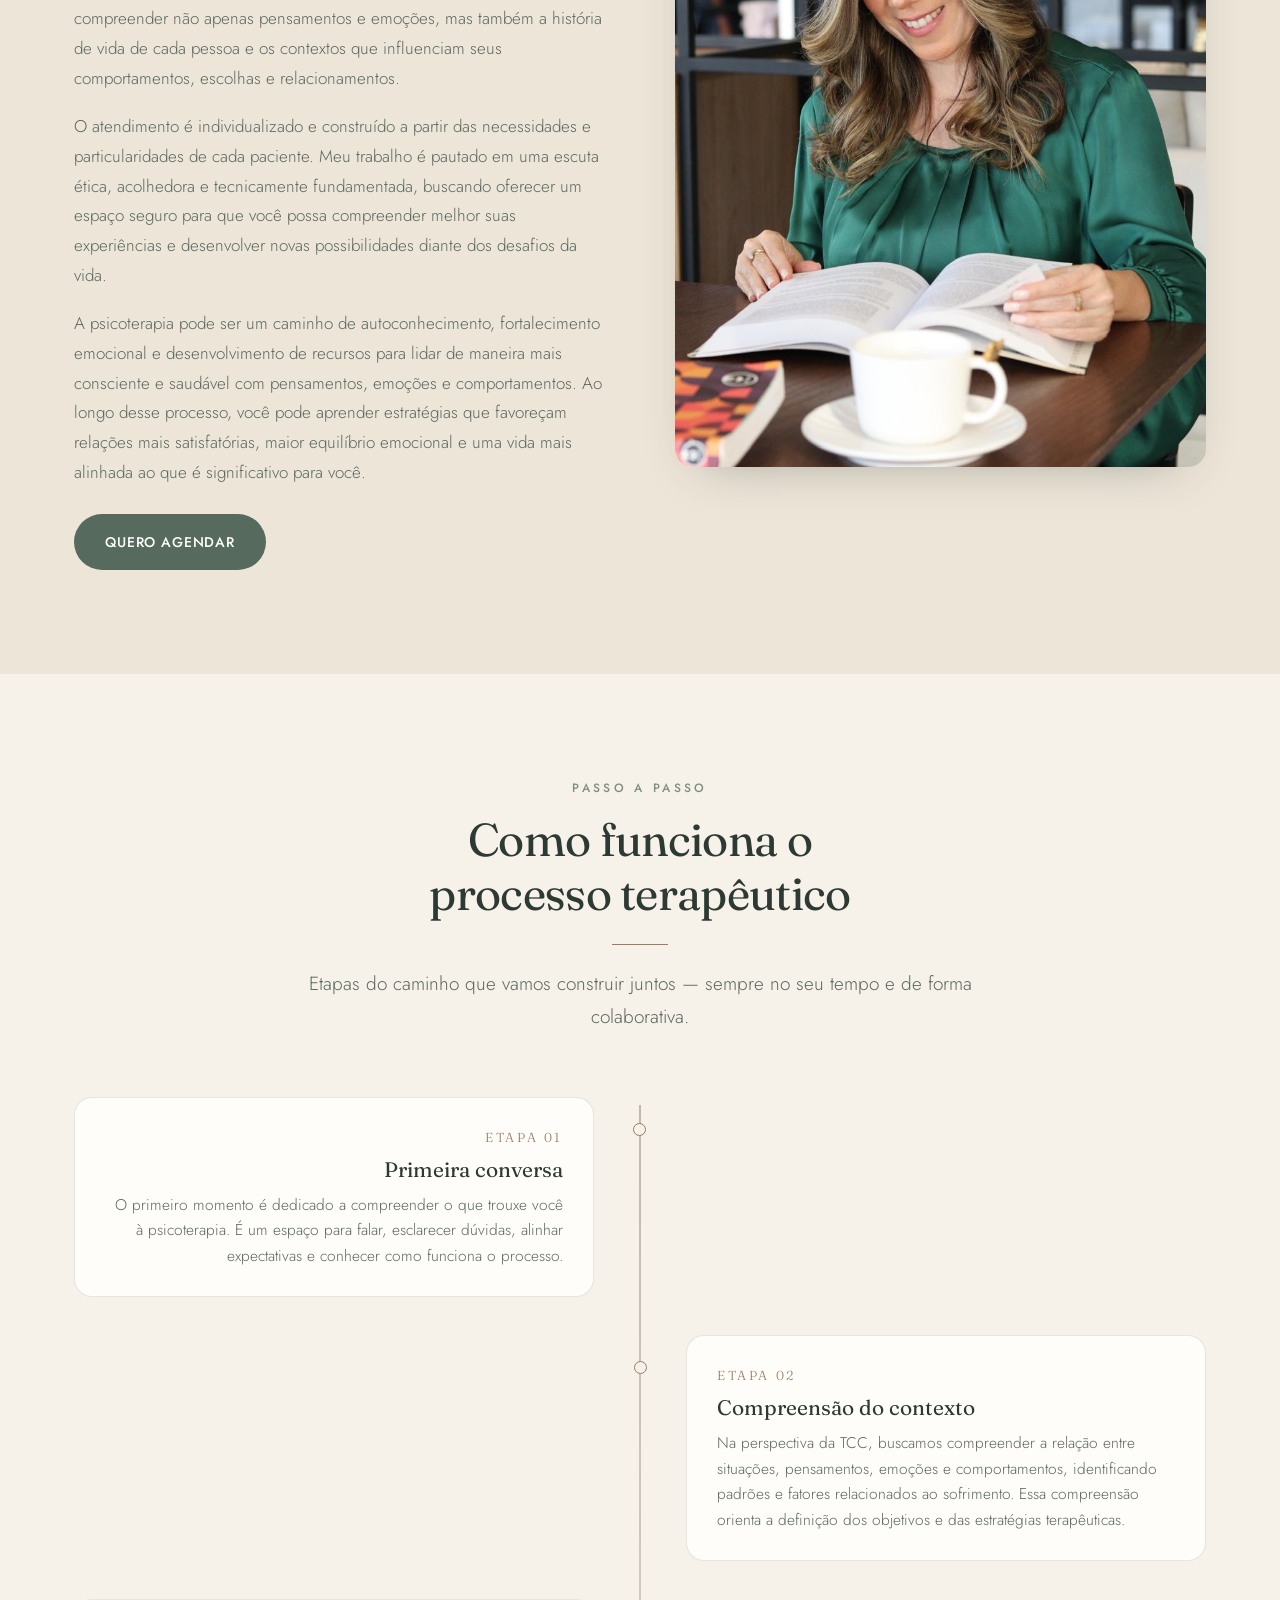
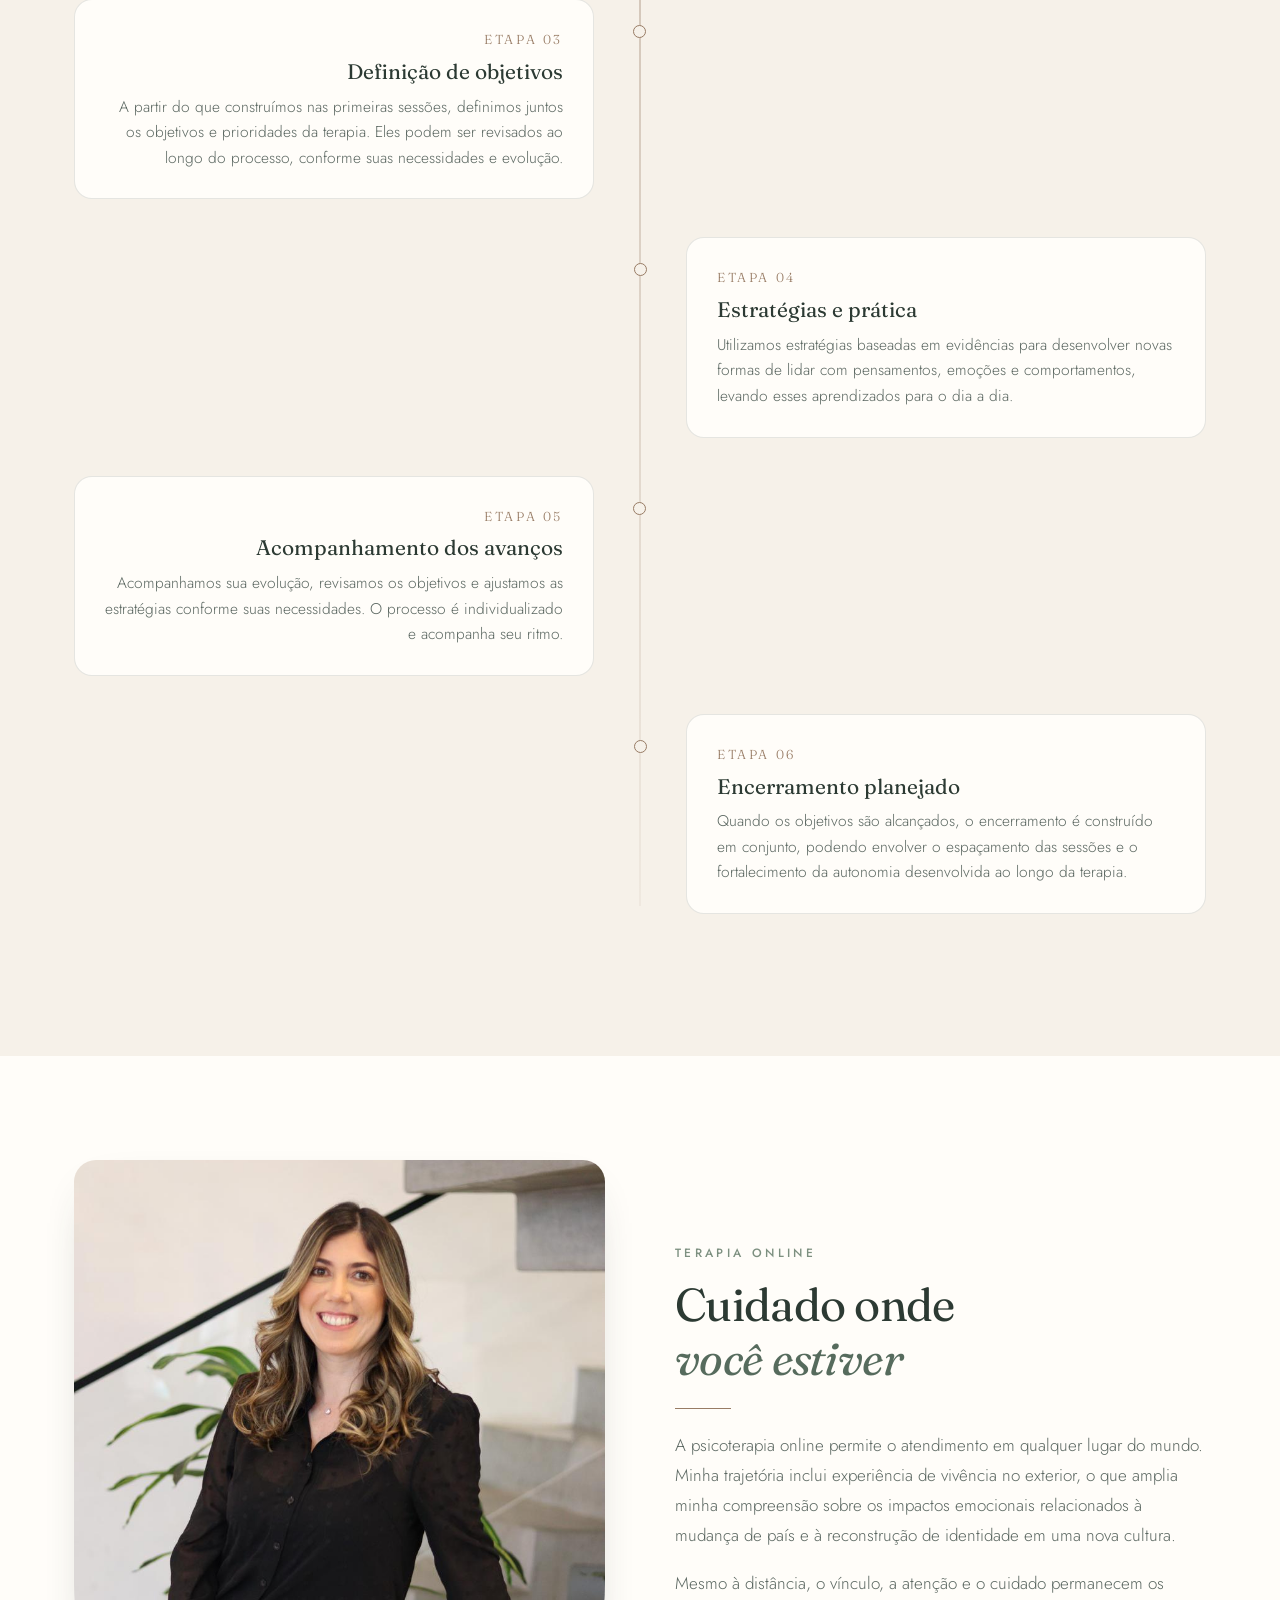
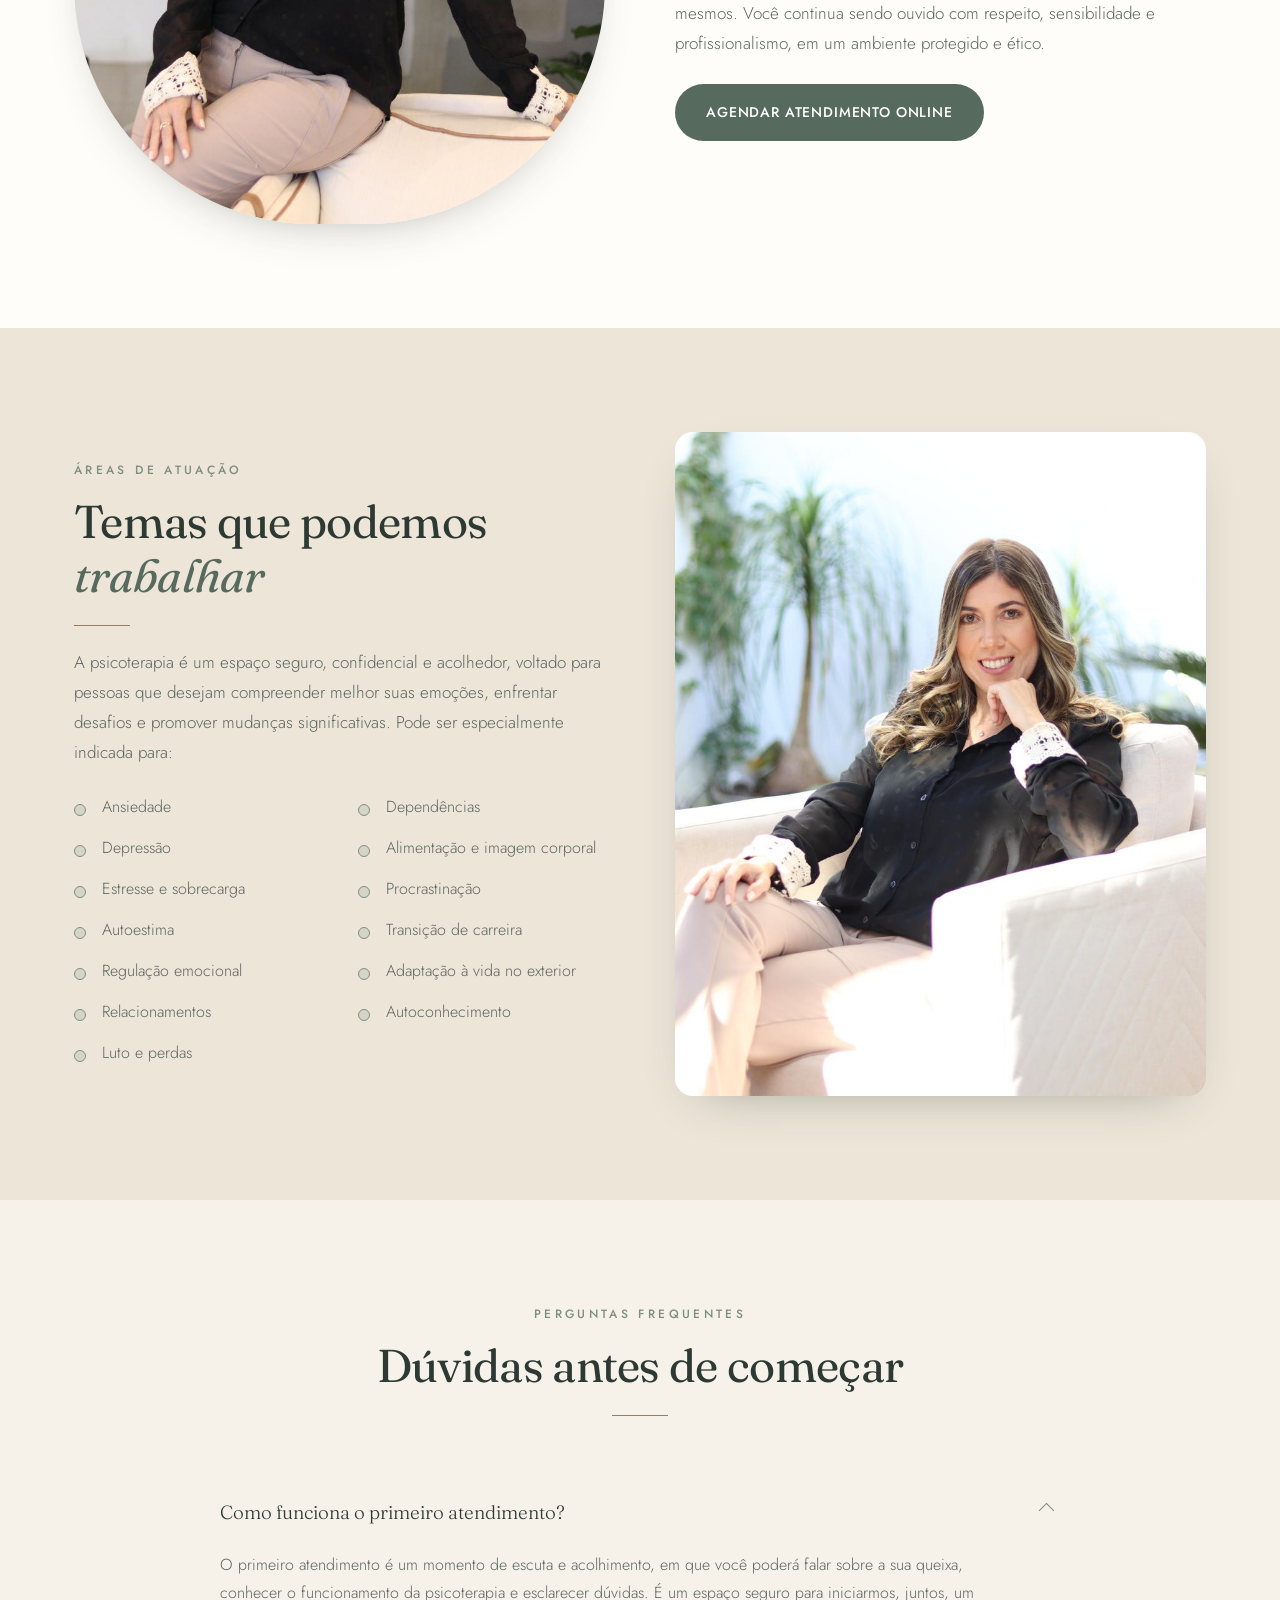
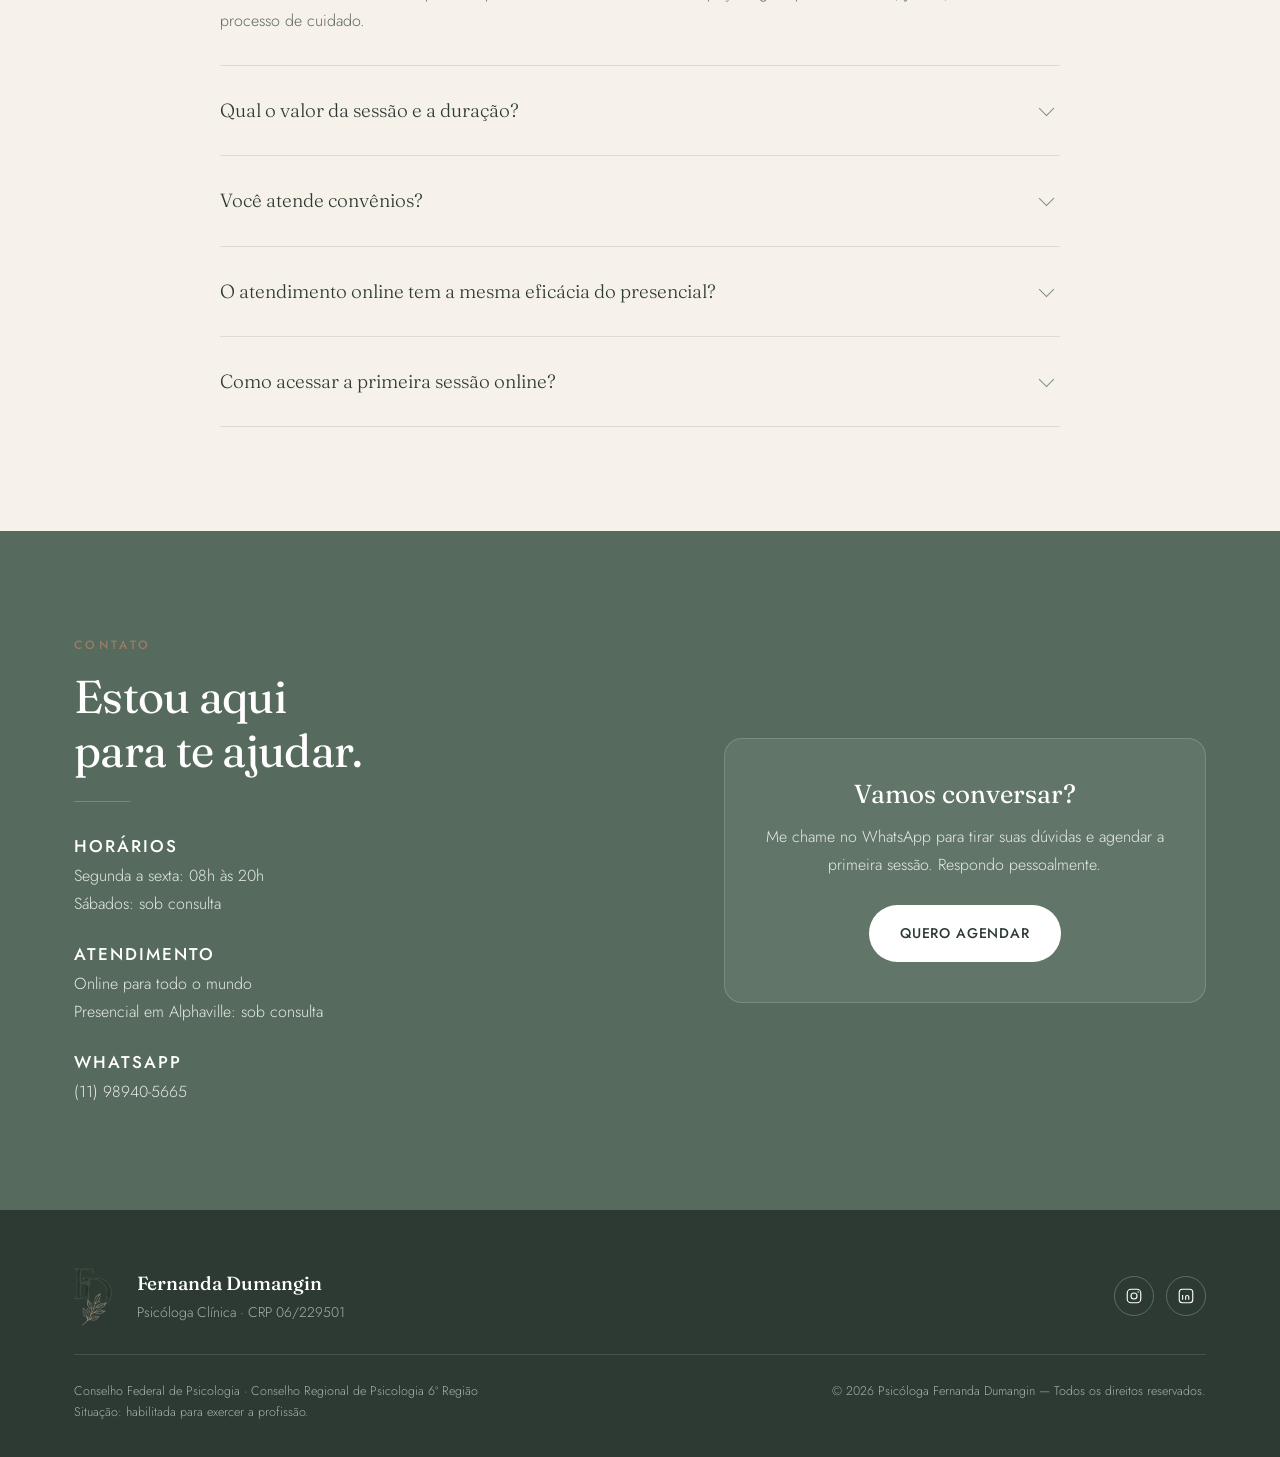
==== commit 43ab510b: "Update padding and white-space for nav links Add white-space nowrap to navigation links." ====
--- a/index.html
+++ b/index.html
@@ -100,7 +100,7 @@
 .nav{display:flex;align-items:center;gap:30px}
 .nav a{
   text-decoration:none;font-size:14px;letter-spacing:.04em;color:var(--ink);
-  position:relative;padding:4px 0;
+  position:relative;padding:4px 0;white-space:nowrap;
 }
 .nav a::after{
   content:"";position:absolute;left:0;bottom:0;width:0;height:1px;
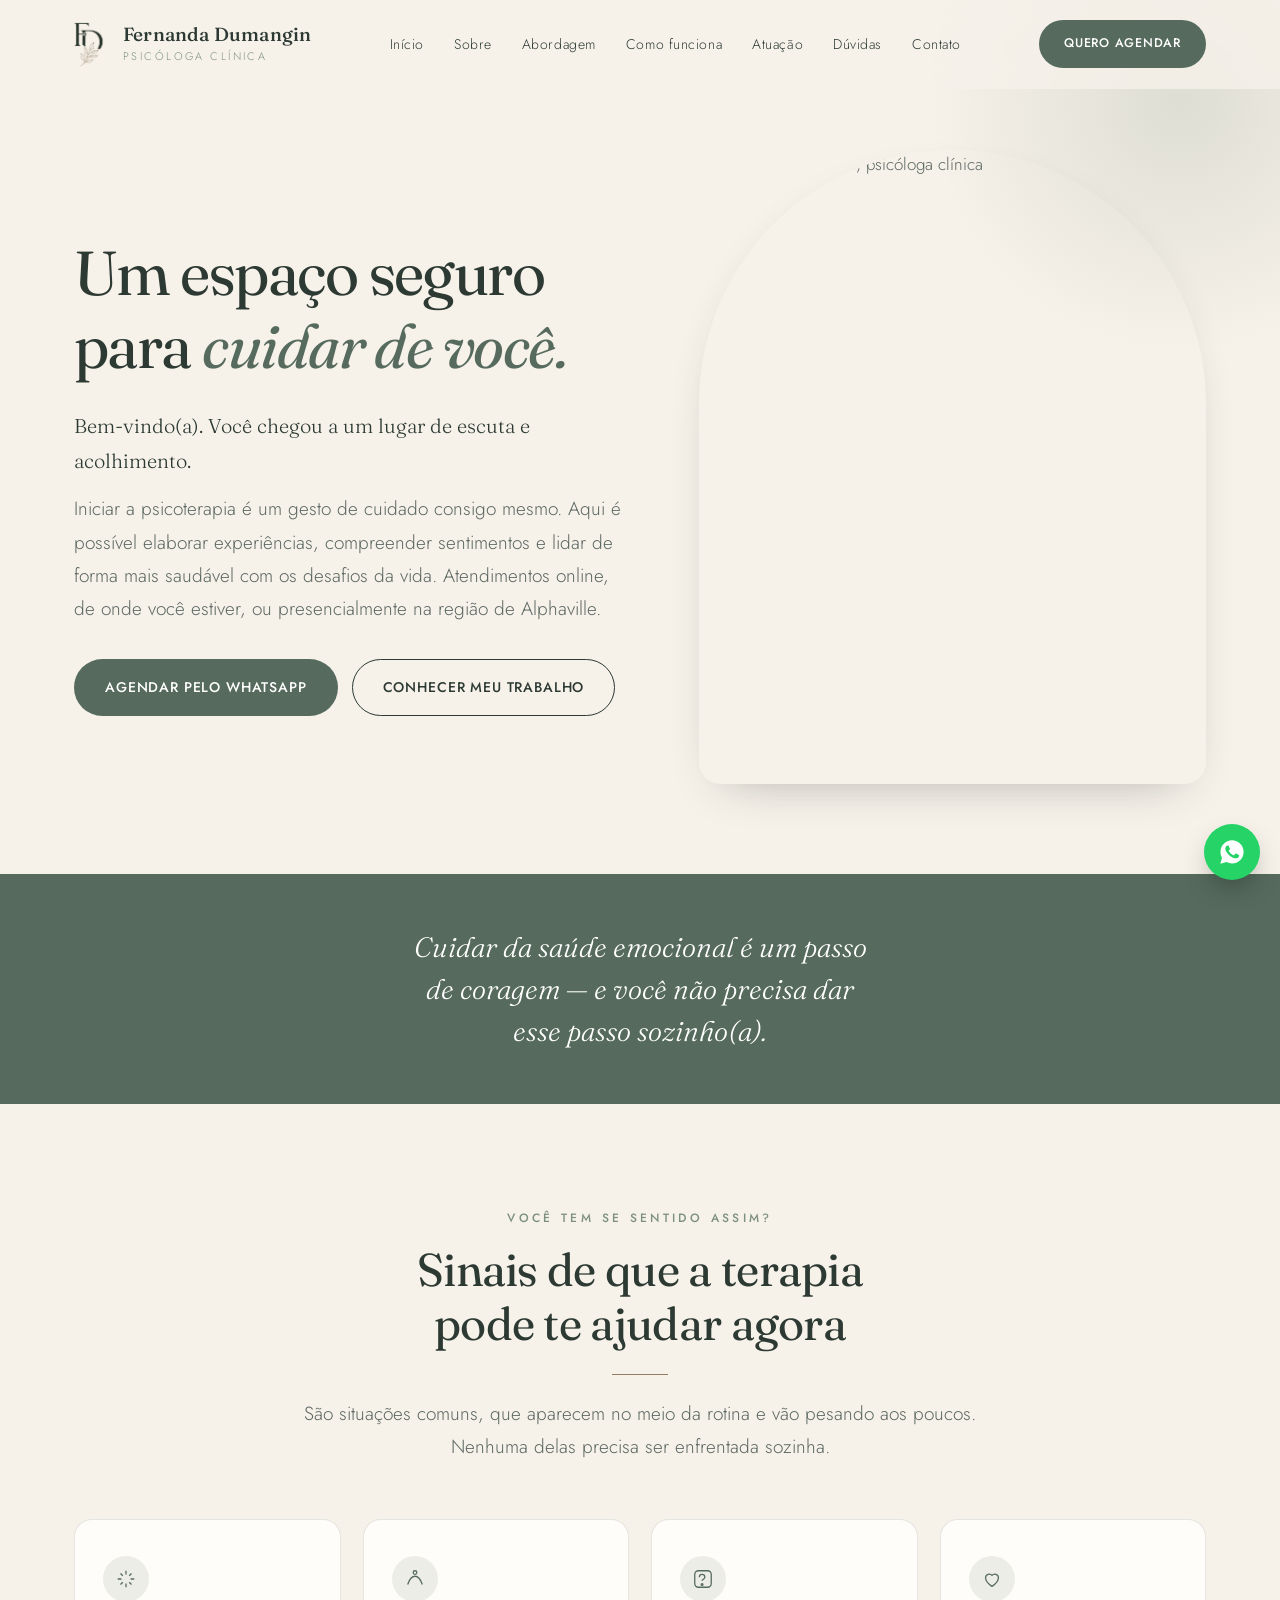
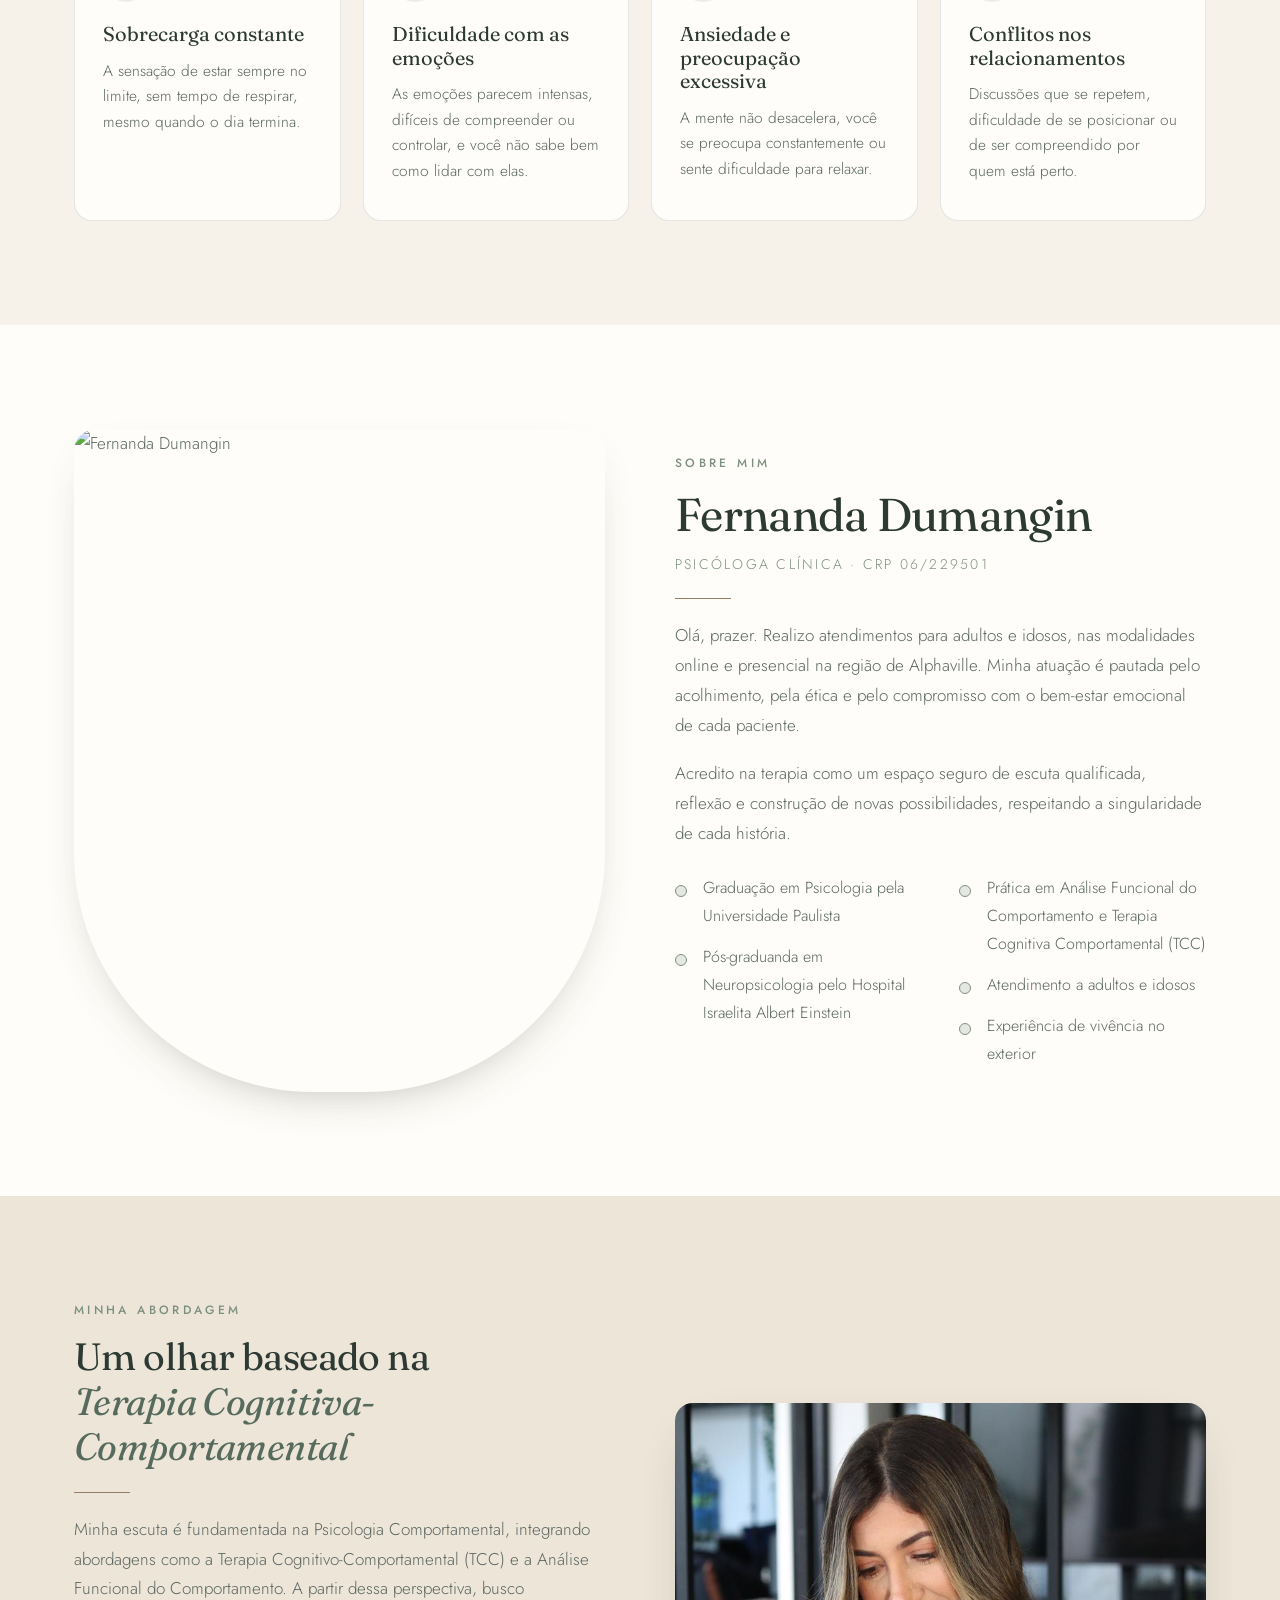
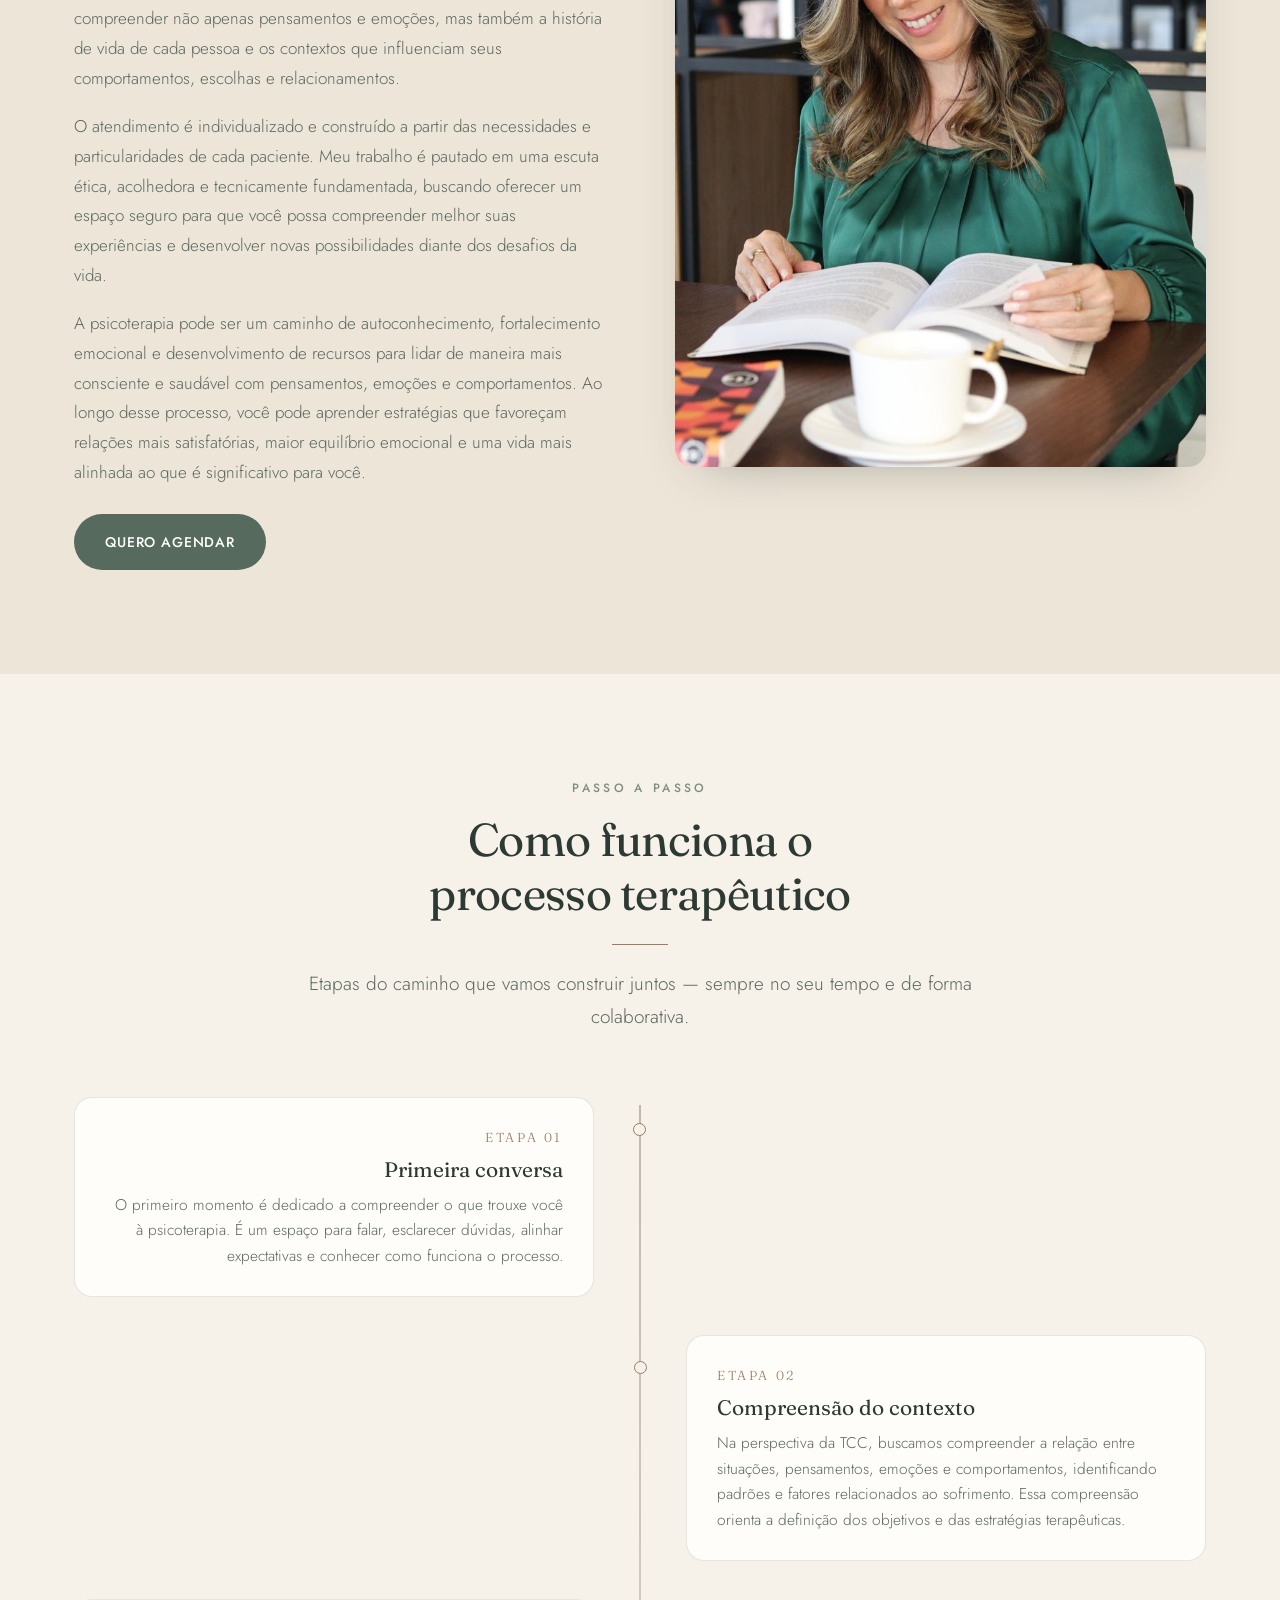
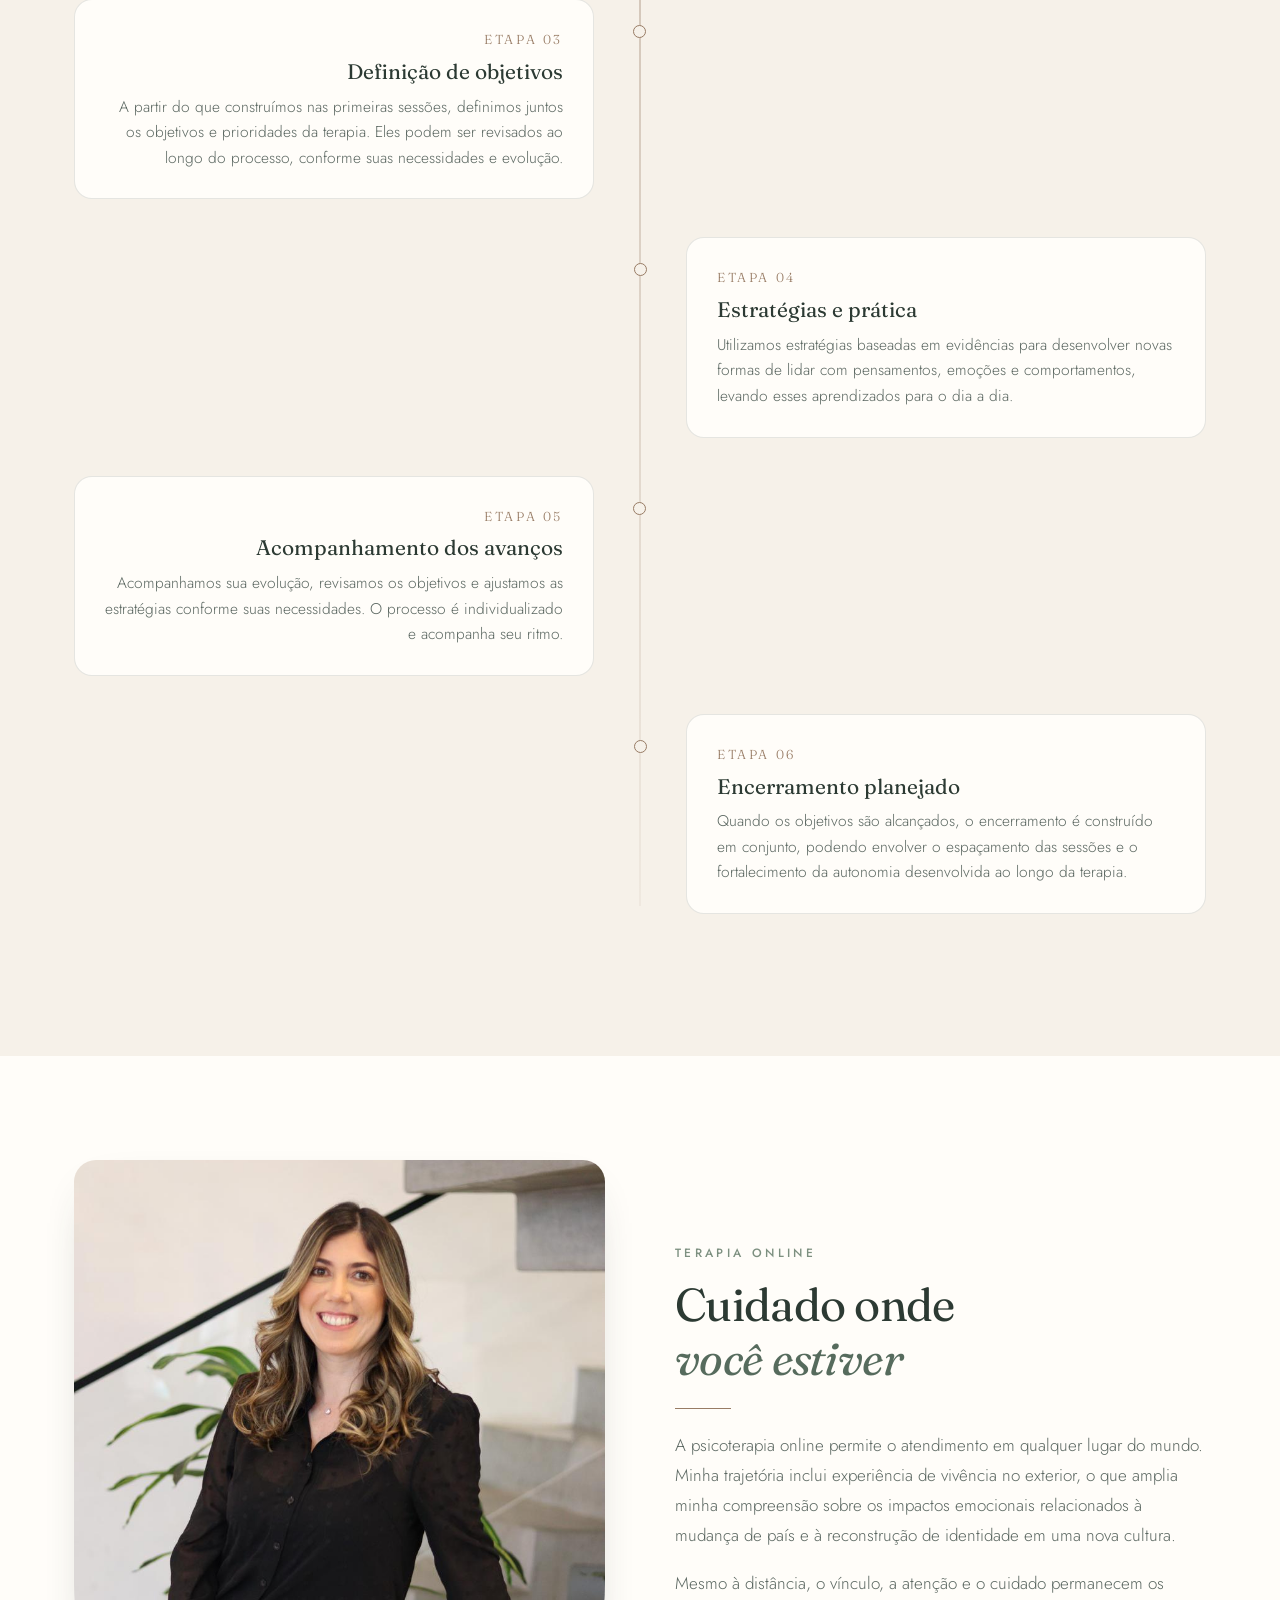
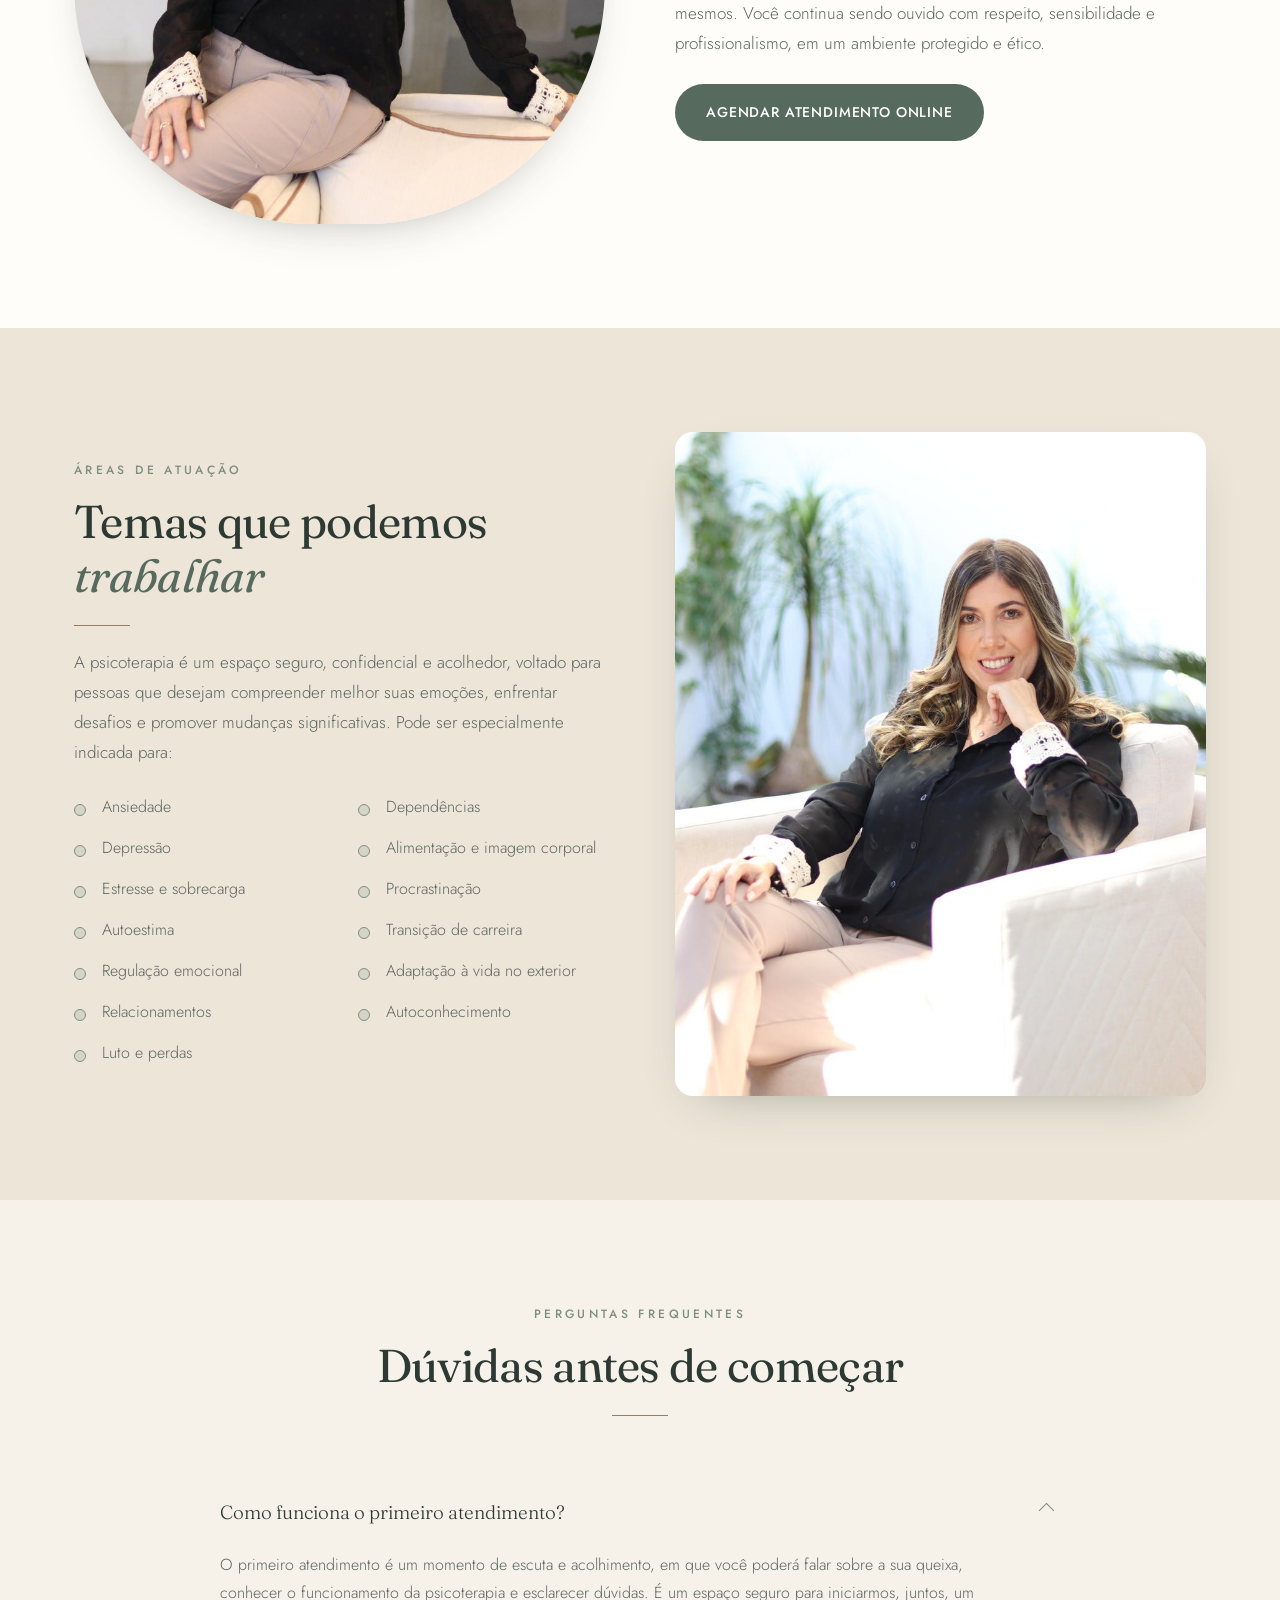
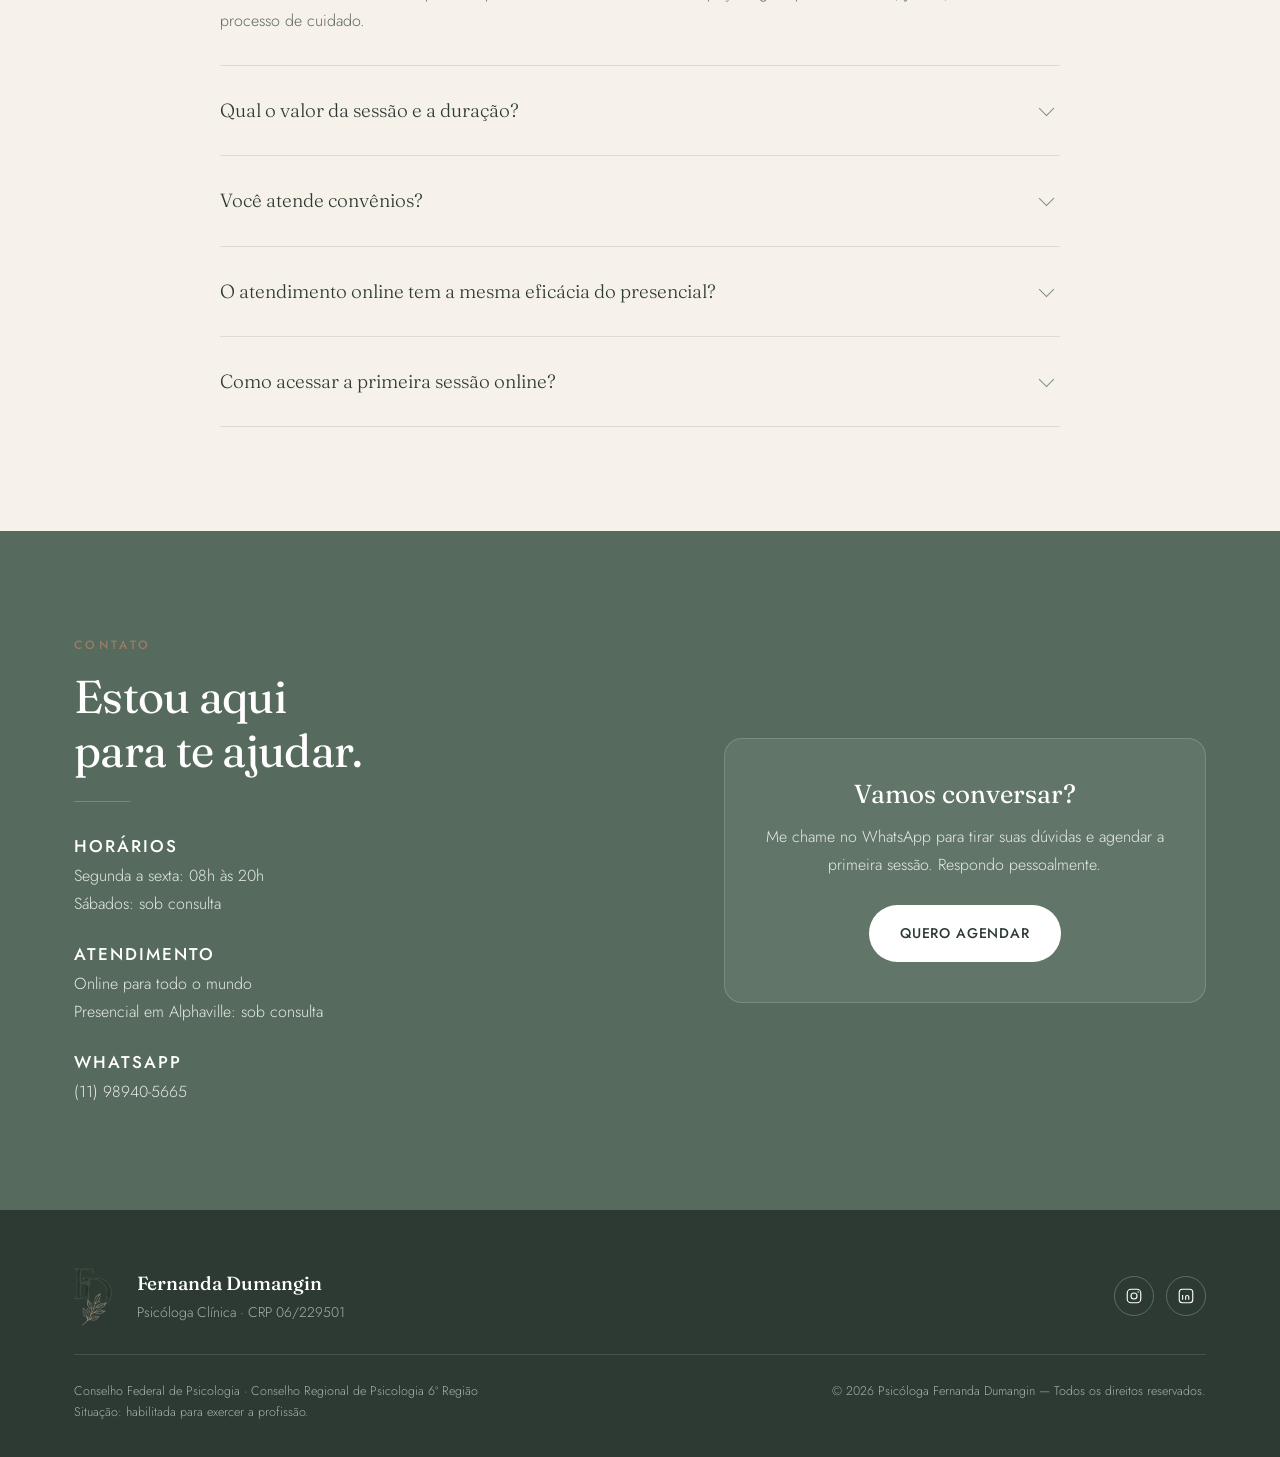
==== commit 1d701394: "Update navigation links for clarity" ====
--- a/index.html
+++ b/index.html
@@ -352,10 +352,10 @@
 
     <nav class="nav" id="nav">
       <a href="#inicio">Início</a>      
-      <a href="#sobre">Sobre mim</a>
-      <a href="#abordagem">Minha abordagem</a>
+      <a href="#sobre">Sobre</a>
+      <a href="#abordagem">Abordagem</a>
       <a href="#processo">Como funciona</a> 
-      <a href="#atuacao">Áreas de atuação</a>
+      <a href="#atuacao">Atuação</a>
       <a href="#duvidas">Dúvidas</a>
       <a href="#contato">Contato</a>
       <a class="btn" href="https://wa.me/5511989405665?text=Ol%C3%A1%20Fernanda,%20gostaria%20de%20maiores%20informa%C3%A7%C3%B5es%20sobre%20o%20agendamento%20de%20consulta." target="_blank" rel="noopener">Quero agendar</a>
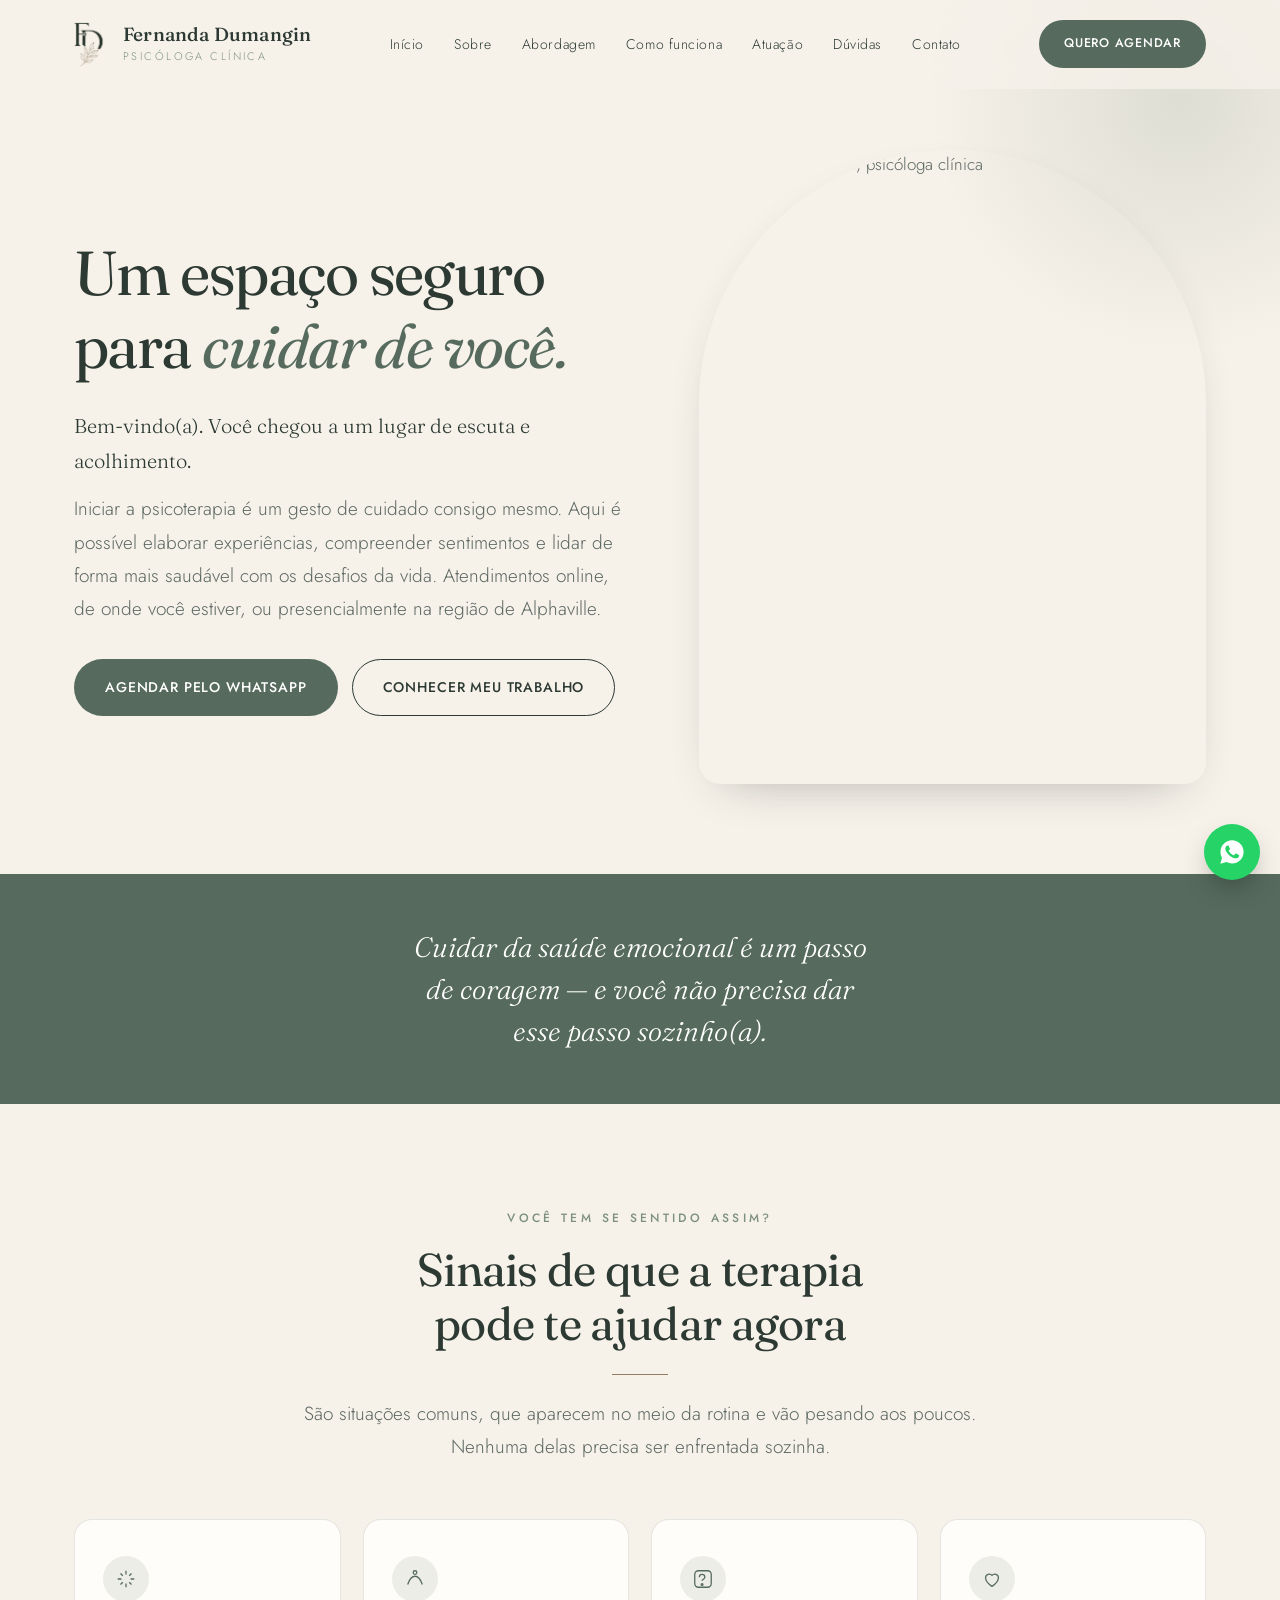
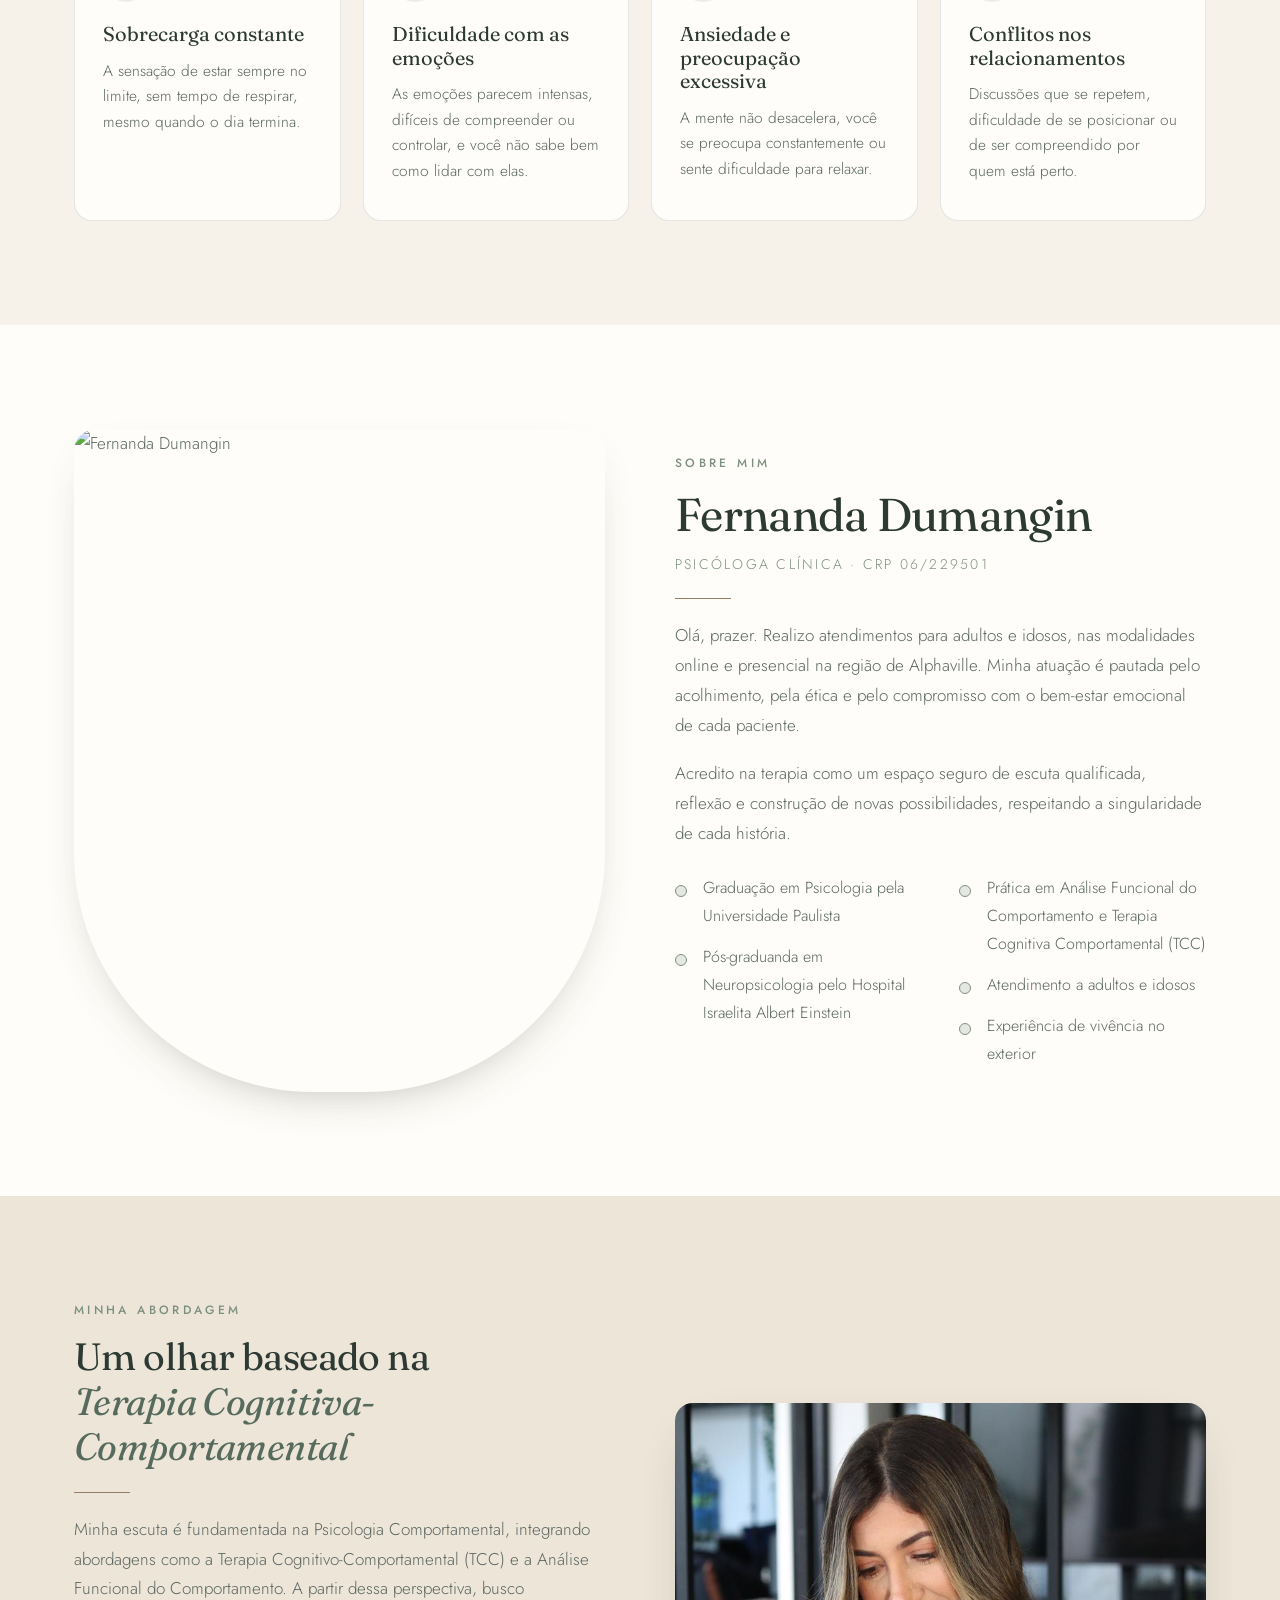
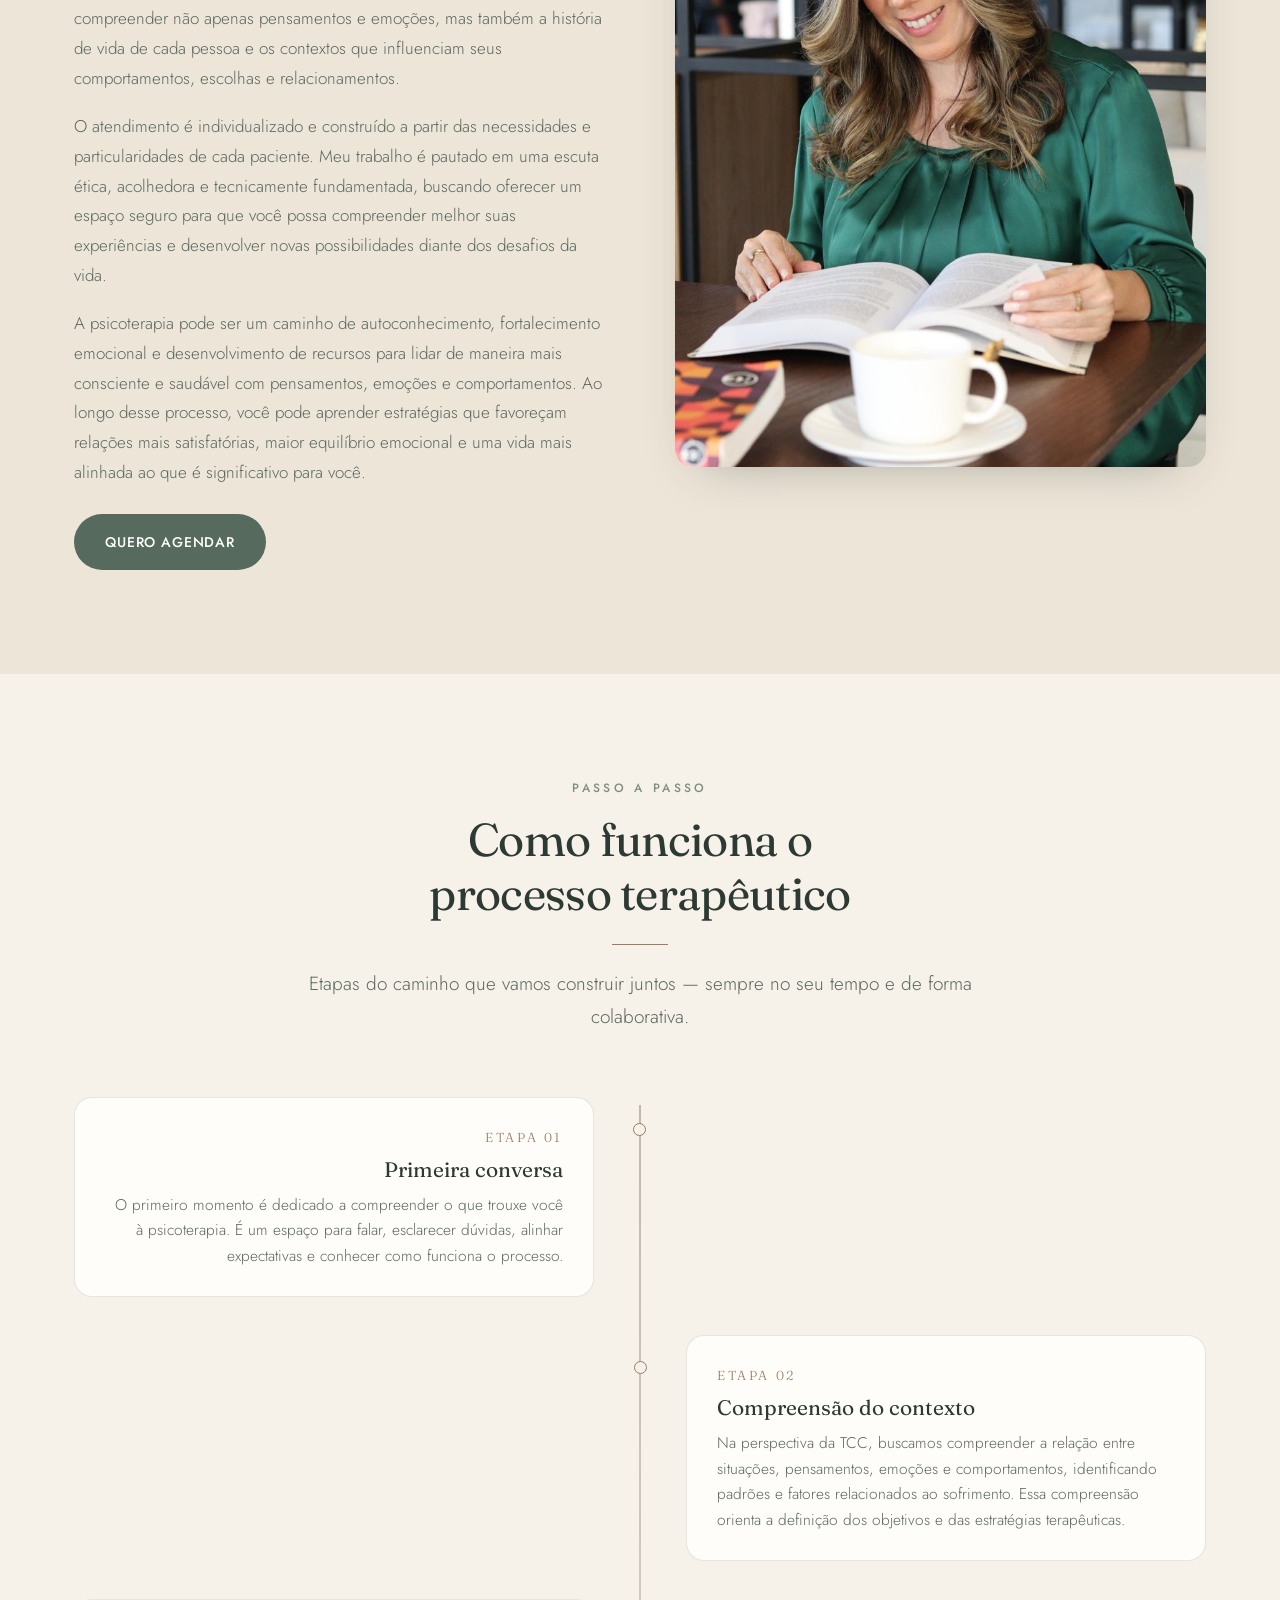
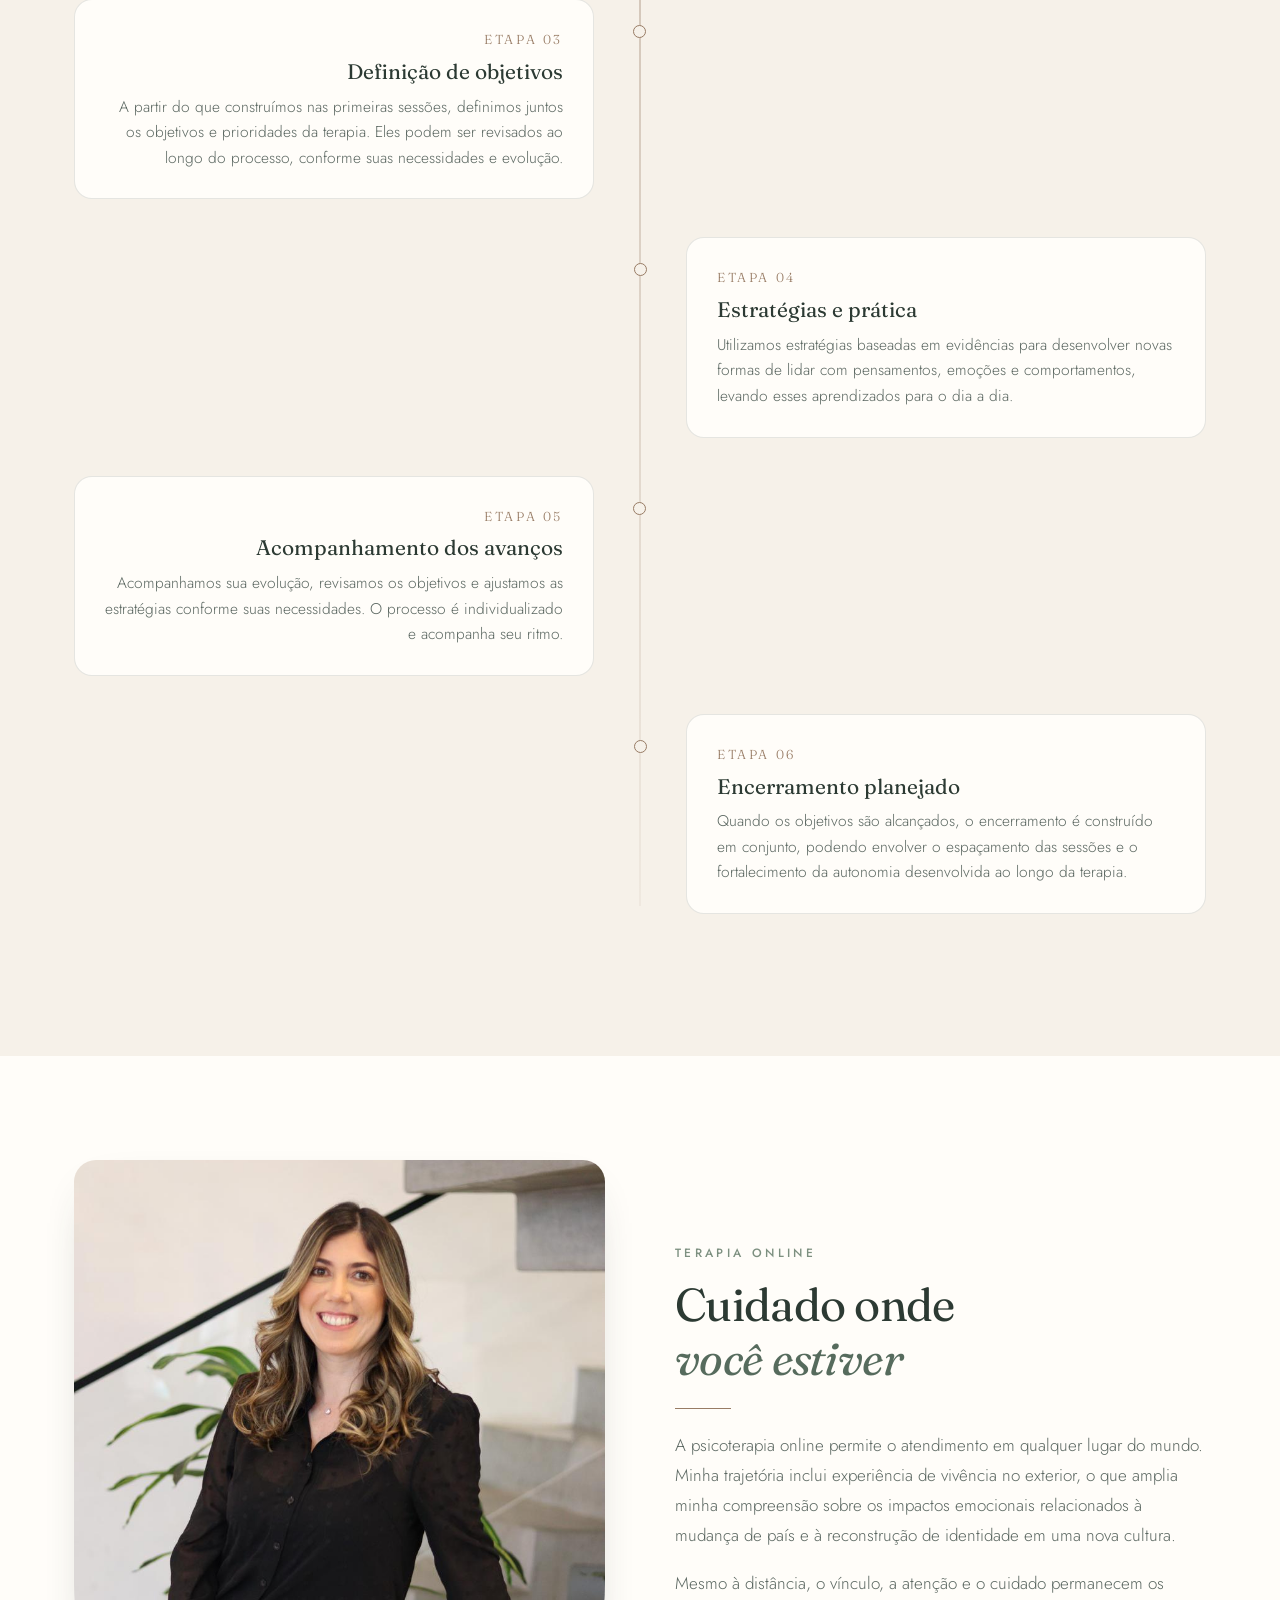
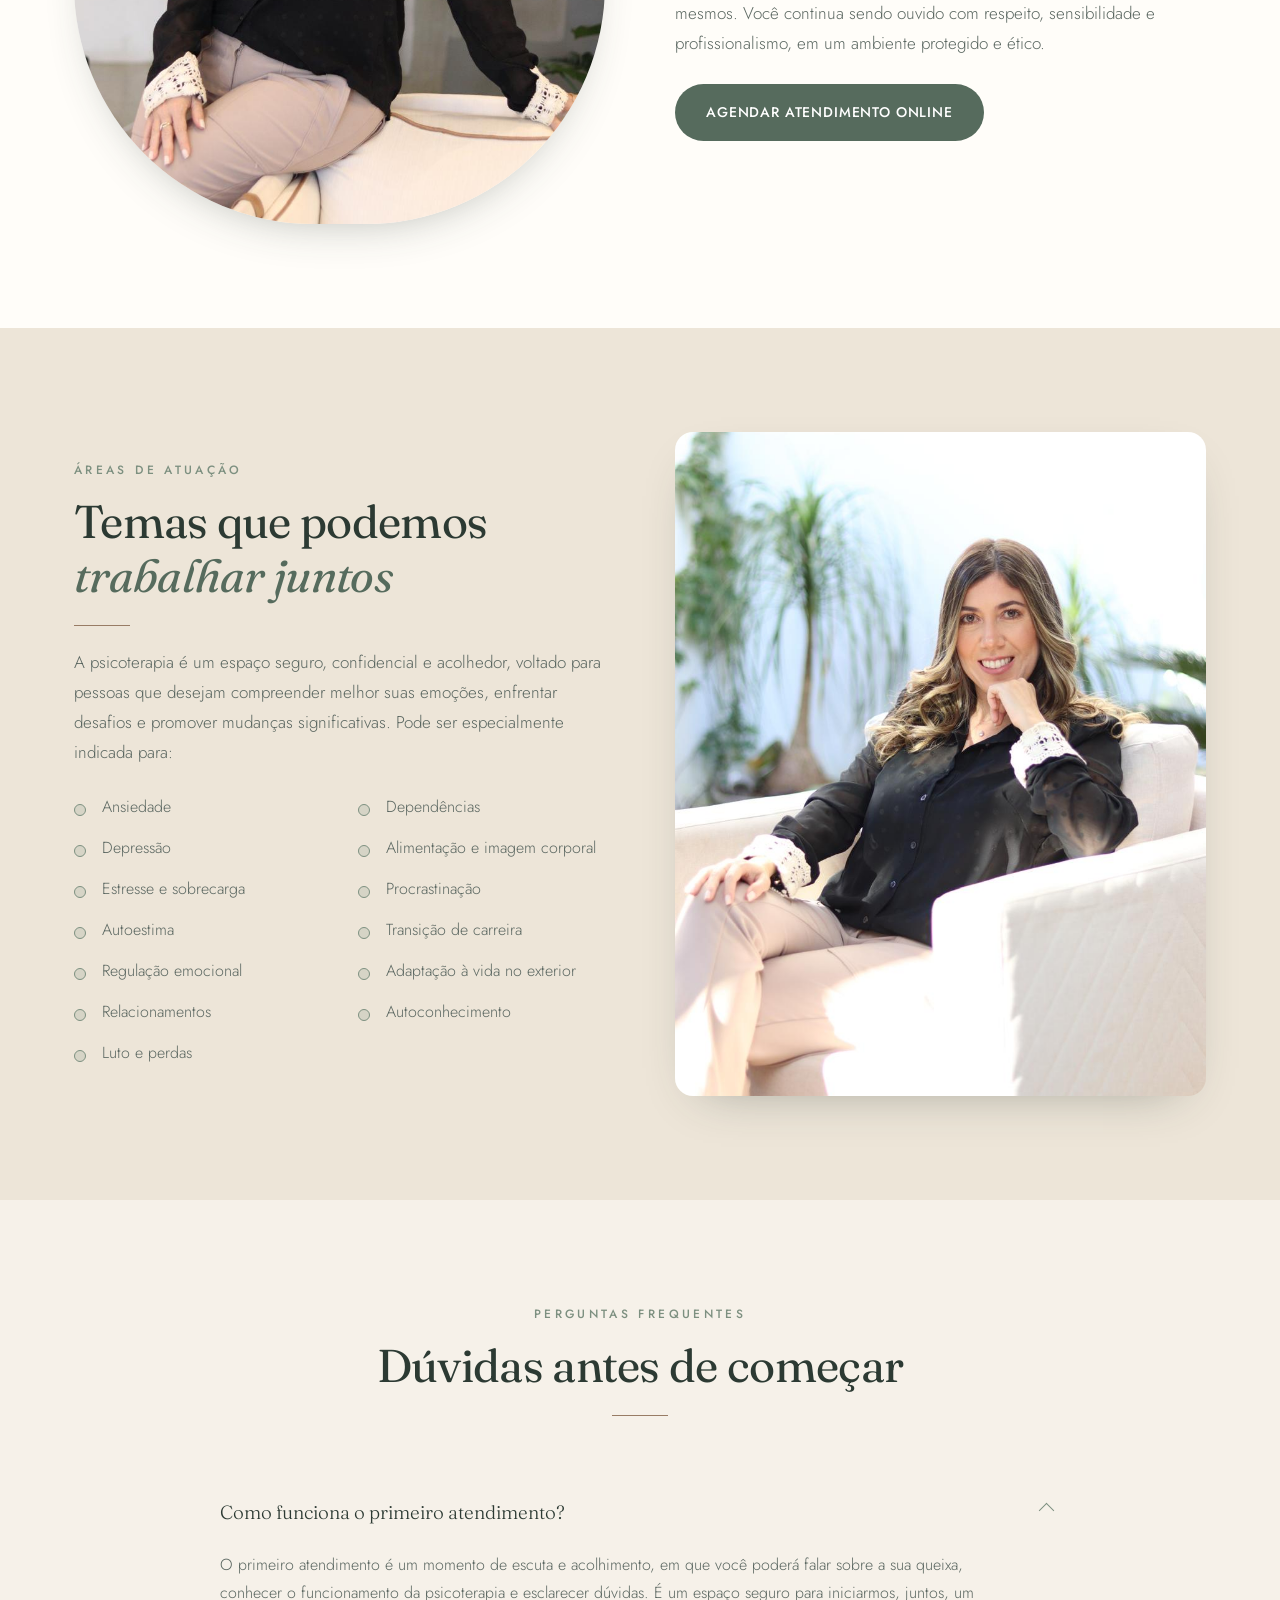
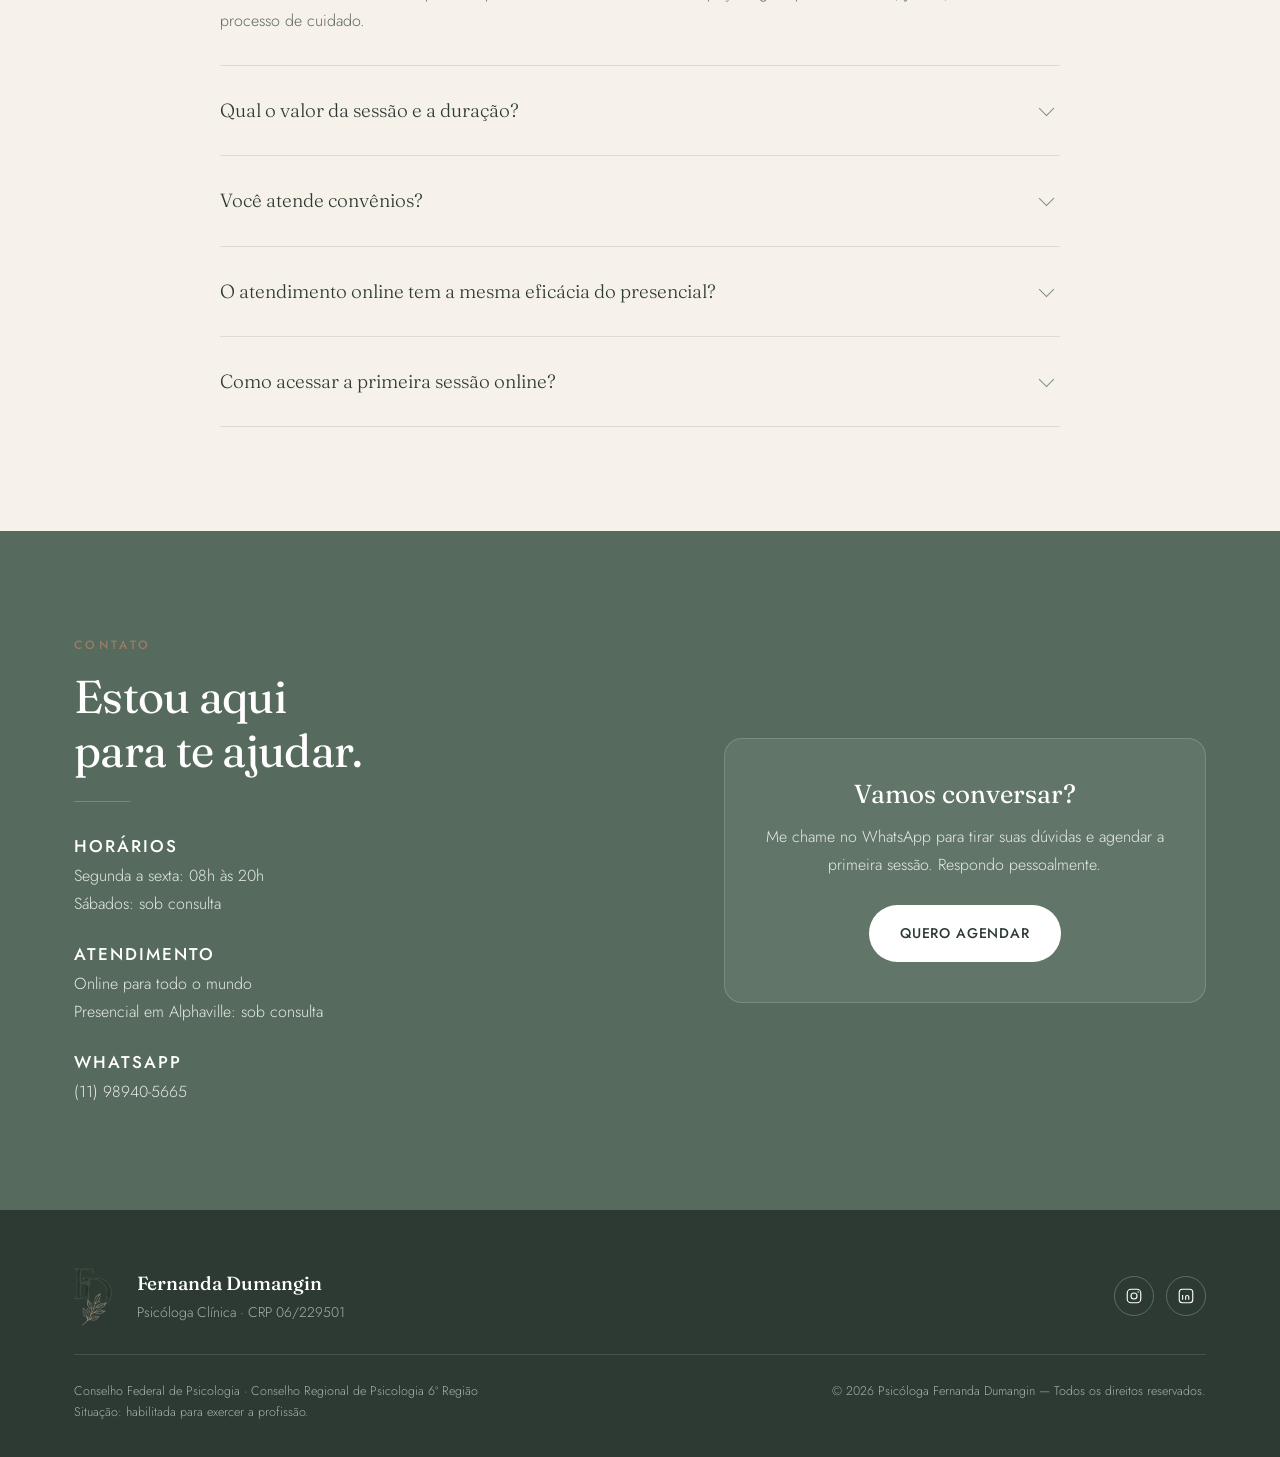
==== commit 8112b47f: "Modify heading text in index.html Updated heading to include 'juntos' for clarity." ====
--- a/index.html
+++ b/index.html
@@ -300,6 +300,10 @@
   .hero__figure img{aspect-ratio:1/1;max-width:460px;margin-inline:auto}
   .hero__badge{left:0}  
 }
+@media (max-width:1180px){
+  .nav{gap:20px}
+  .nav a{font-size:13px}
+}   
 @media (max-width:860px){
   .burger{display:block}
   .nav{
@@ -571,7 +575,7 @@
     </div>
     <div class="reveal">
       <span class="eyebrow">Áreas de atuação</span>
-      <h2 class="title">Temas que podemos <br><em>trabalhar</em></h2>
+      <h2 class="title">Temas que podemos <br><em>trabalhar juntos</em></h2>
       <div class="rule"></div>
       <p>A psicoterapia é um espaço seguro, confidencial e acolhedor, voltado para pessoas que desejam compreender melhor suas emoções, enfrentar desafios e promover mudanças significativas. Pode ser especialmente indicada para:</p>
       <ul class="checklist">
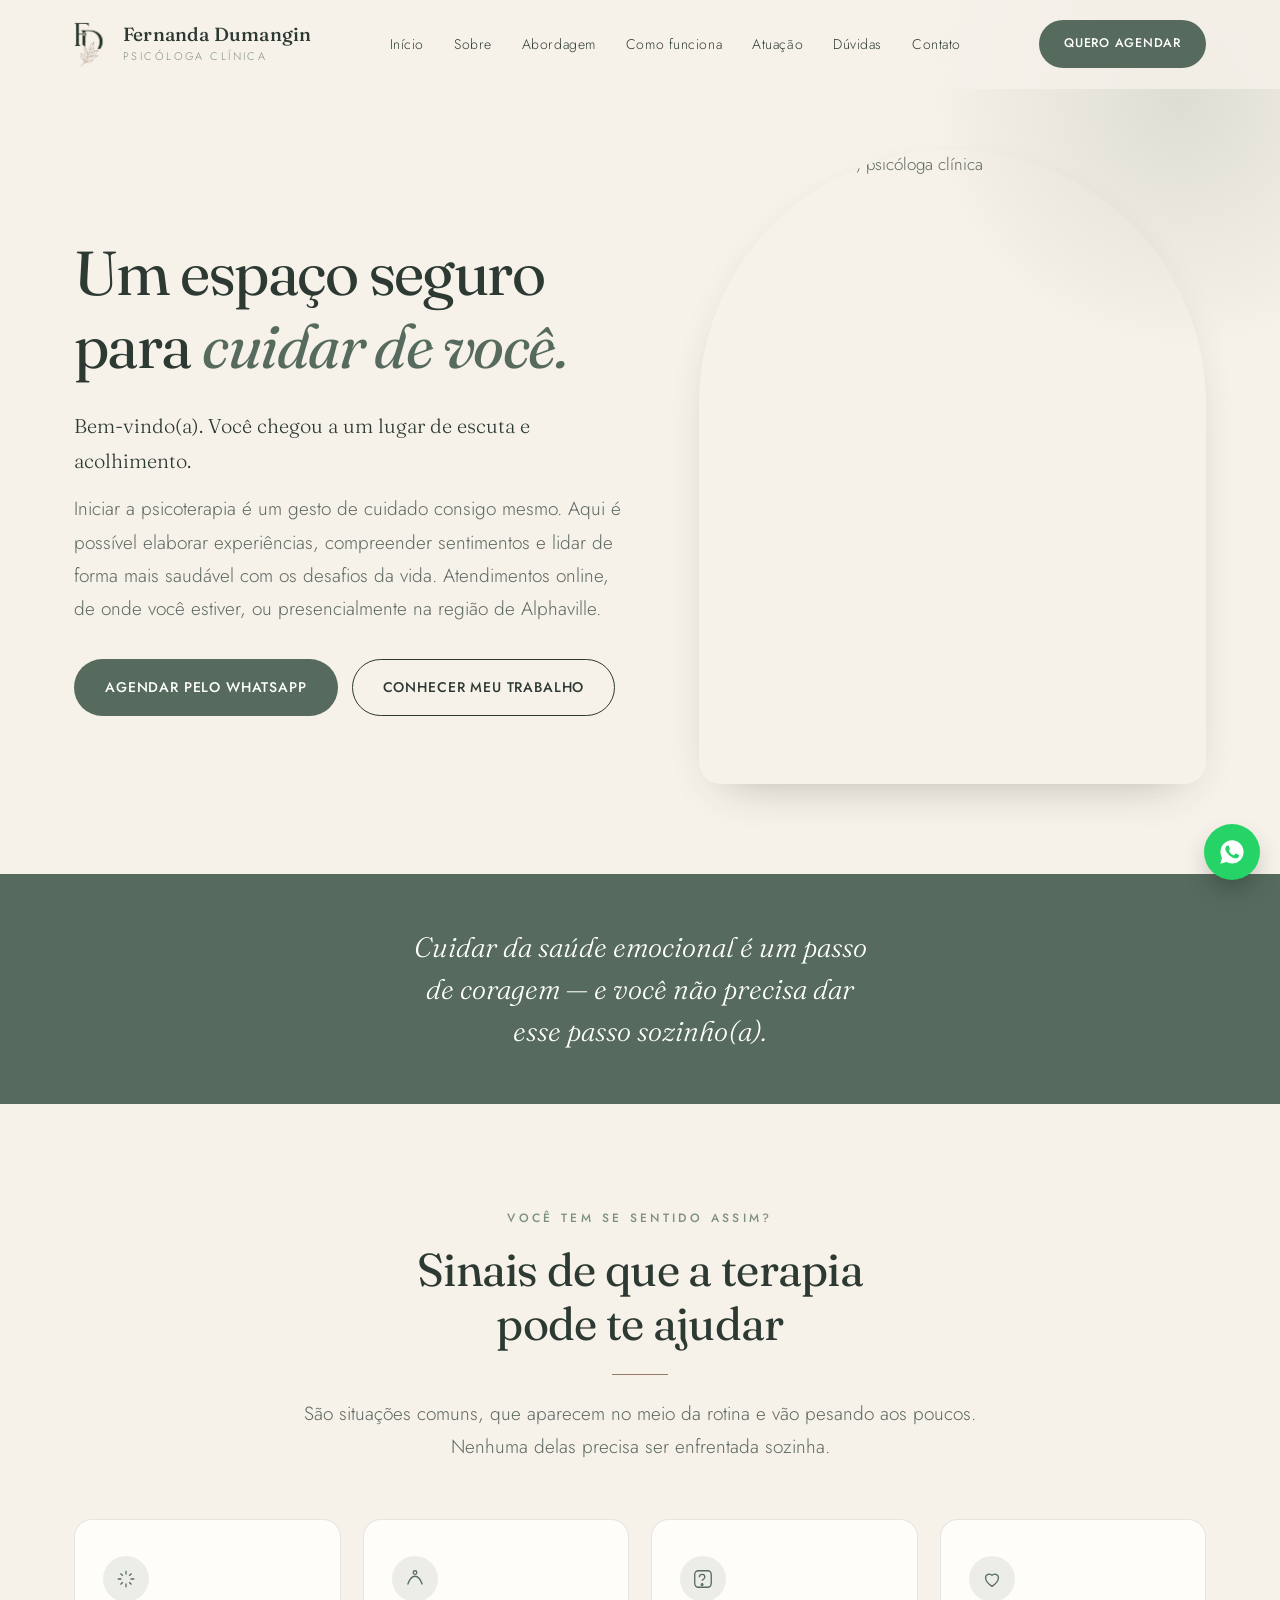
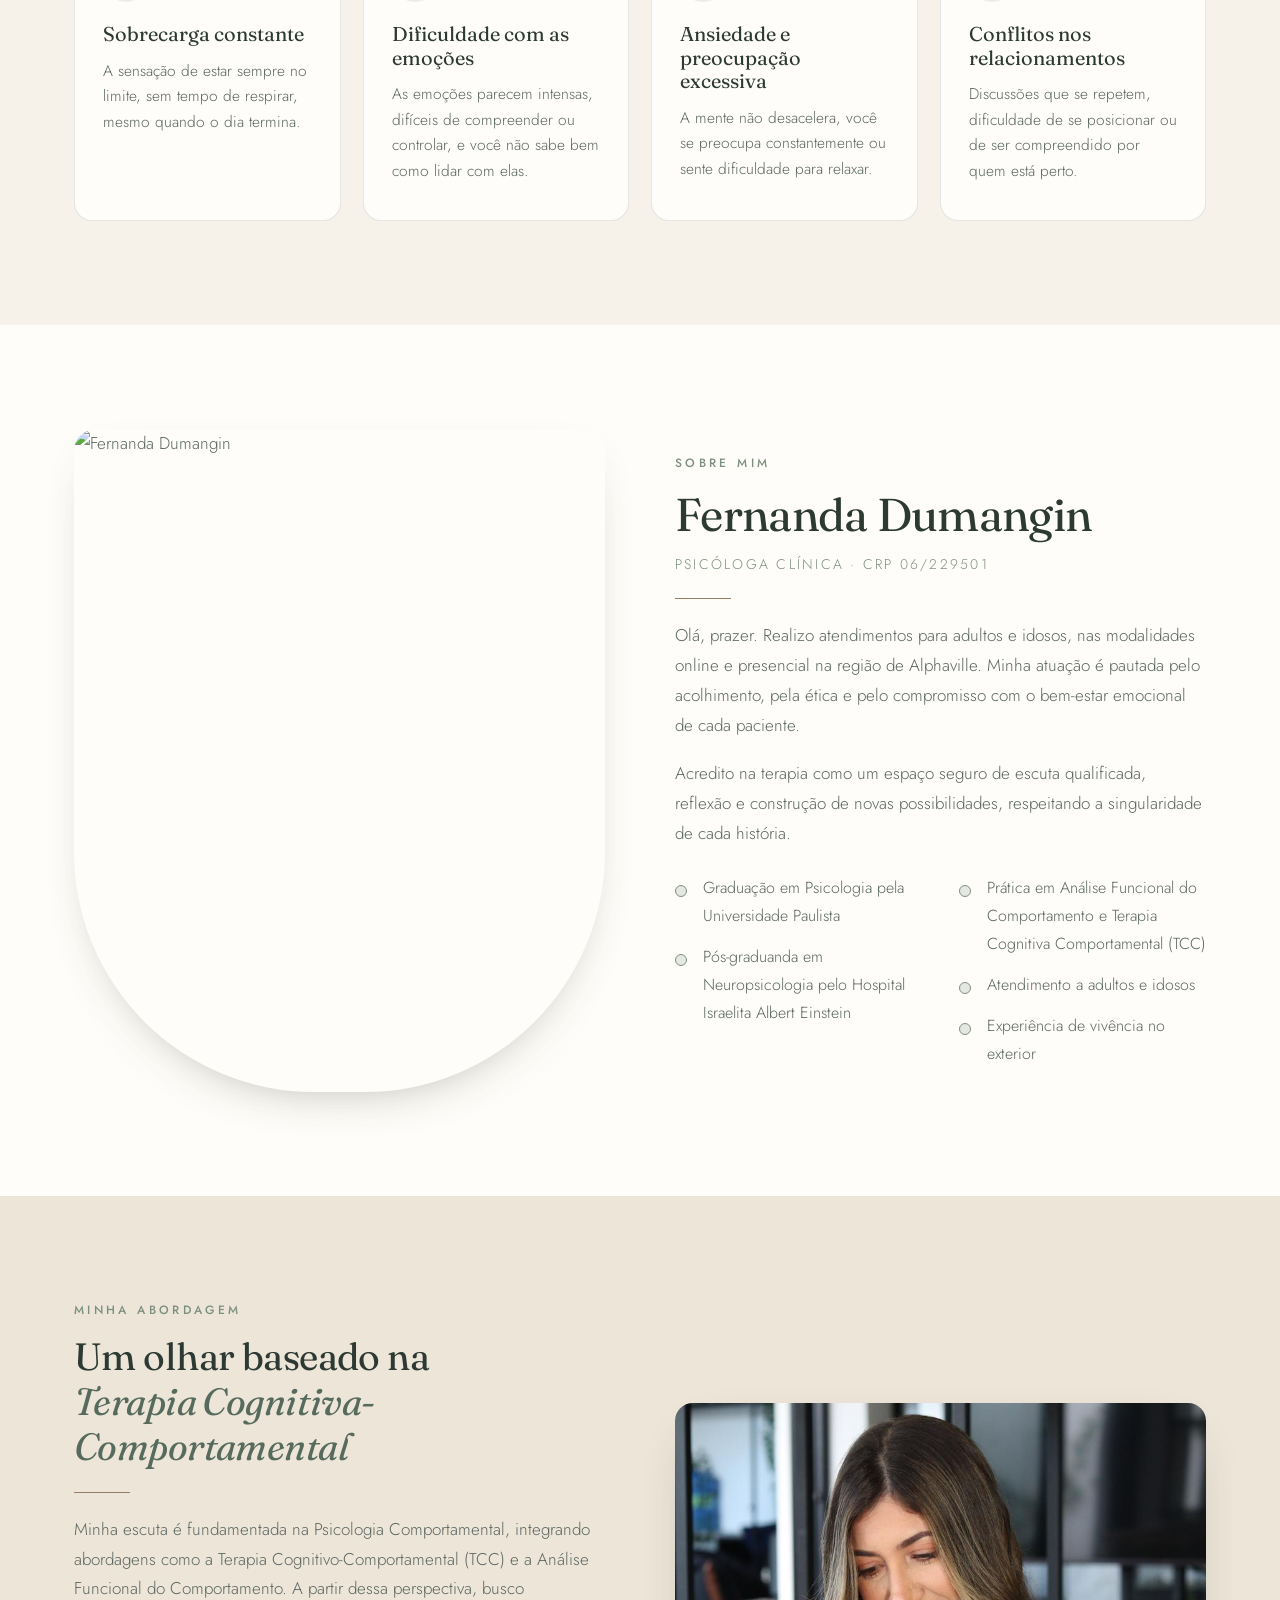
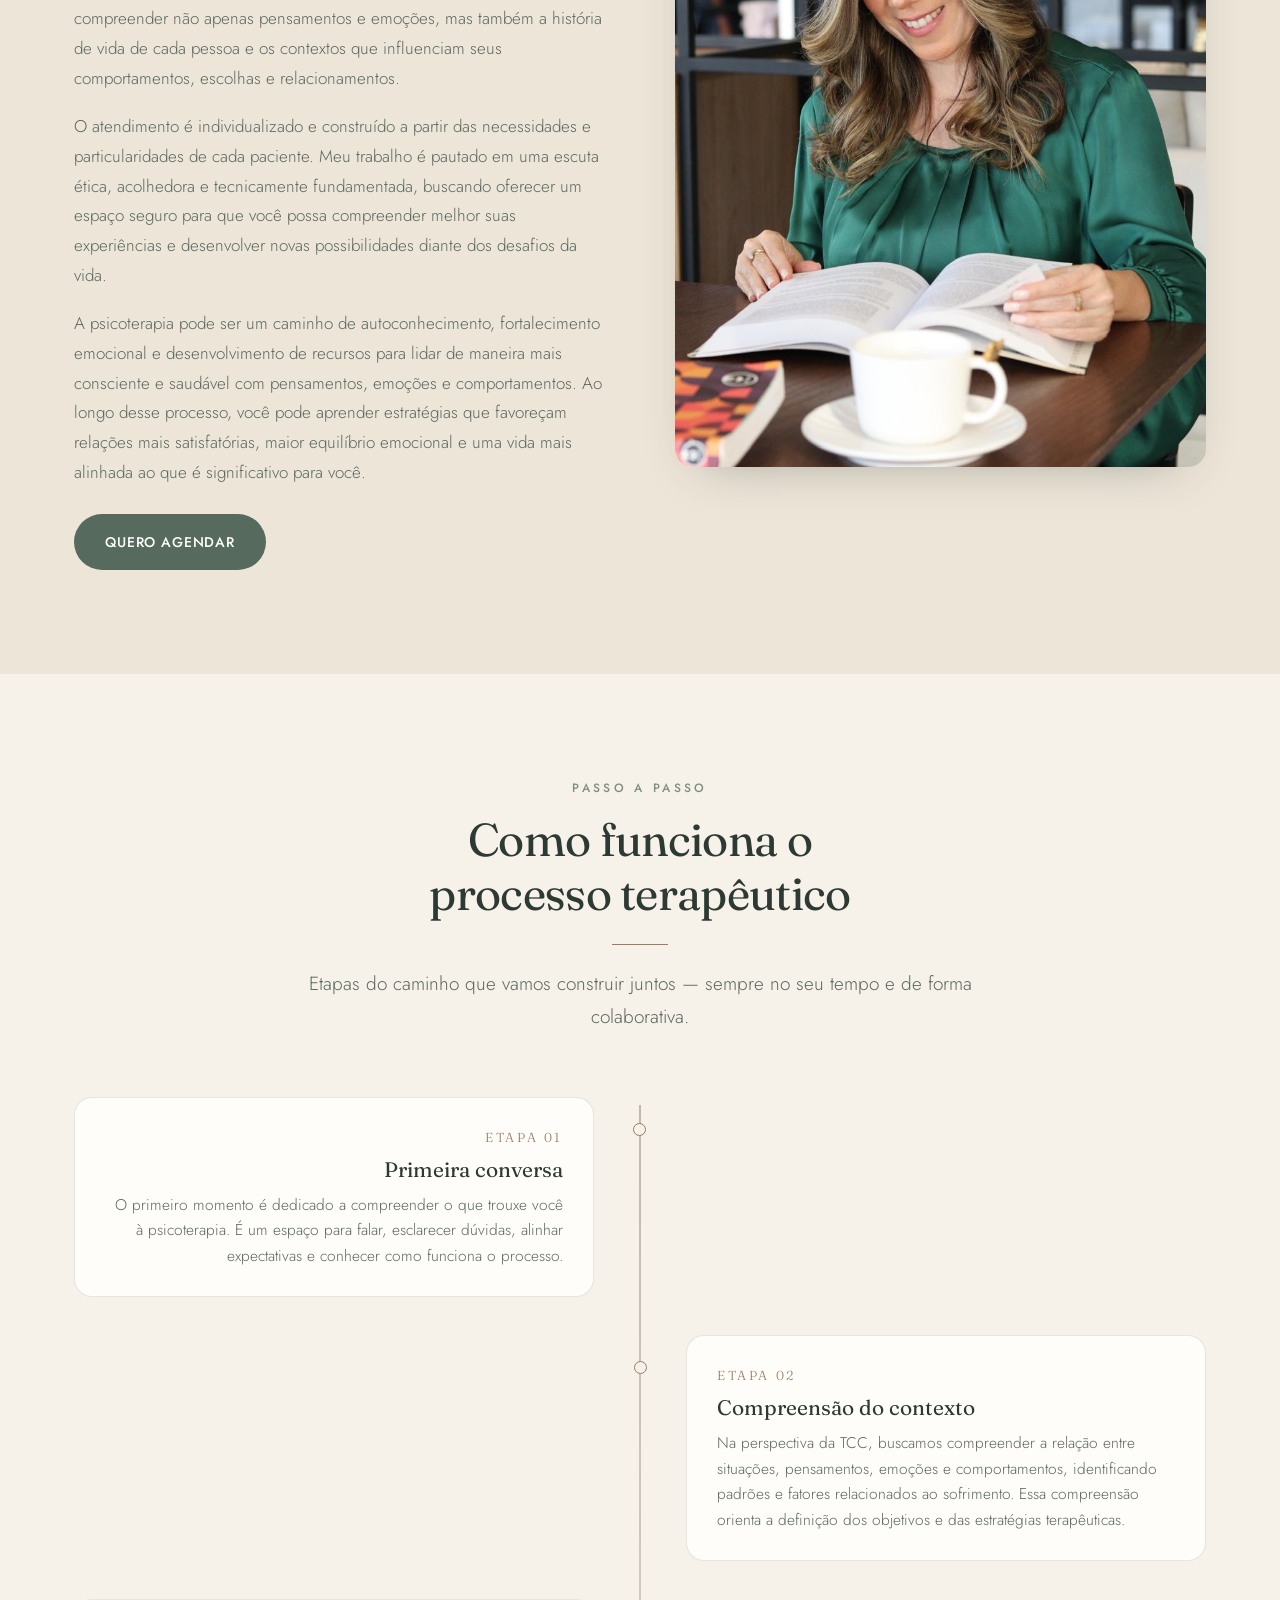
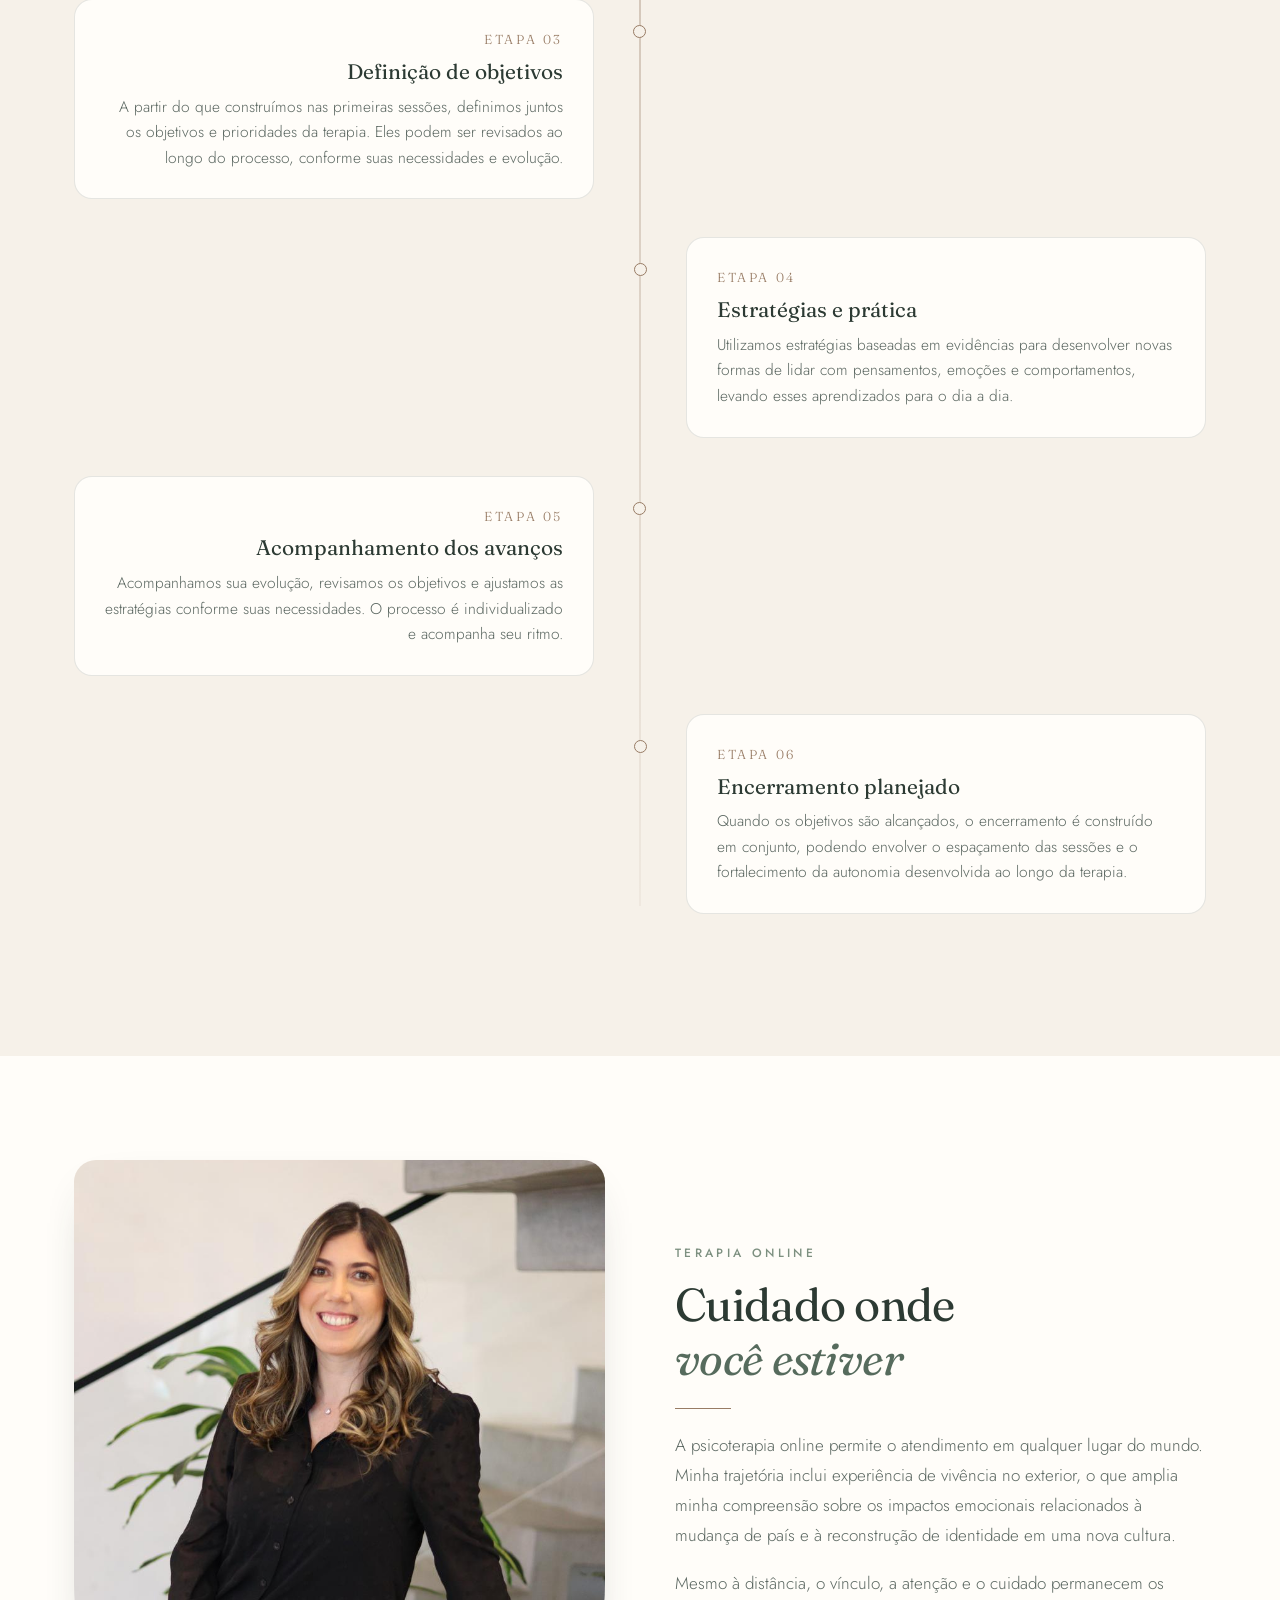
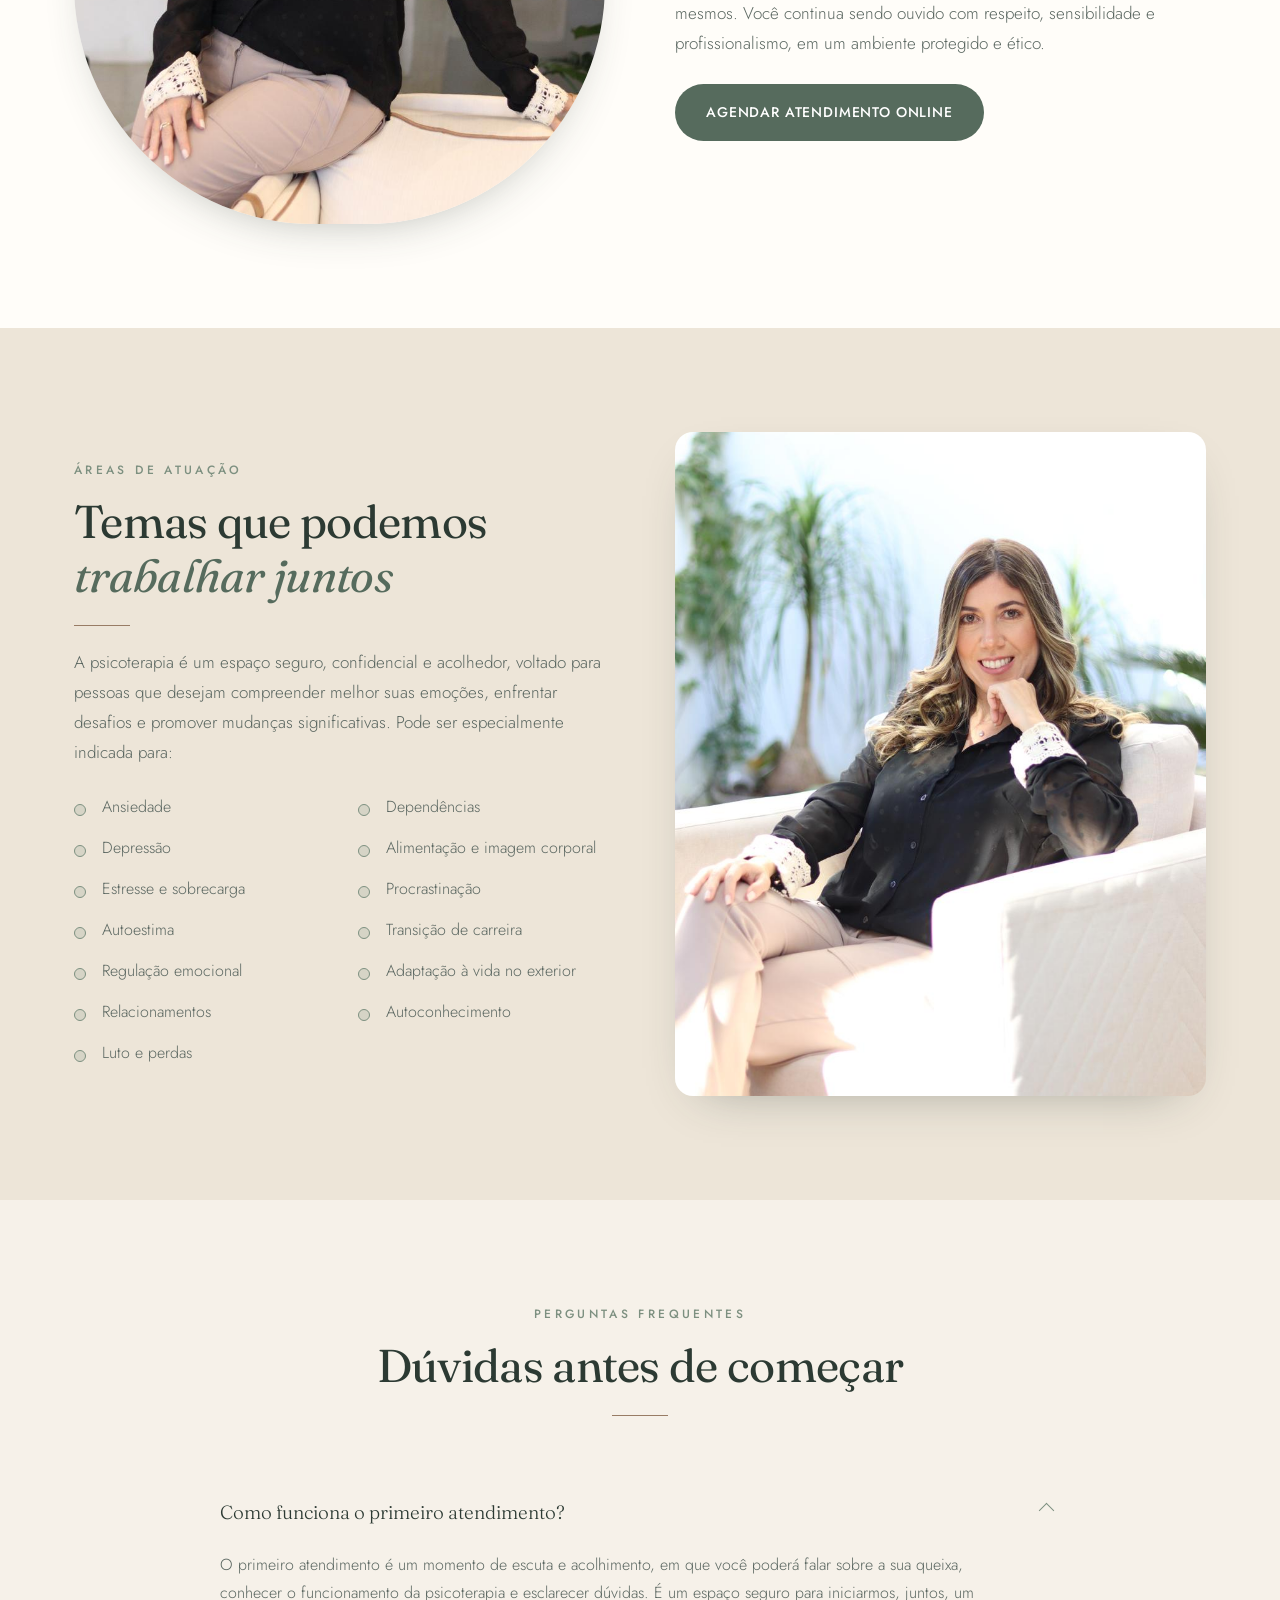
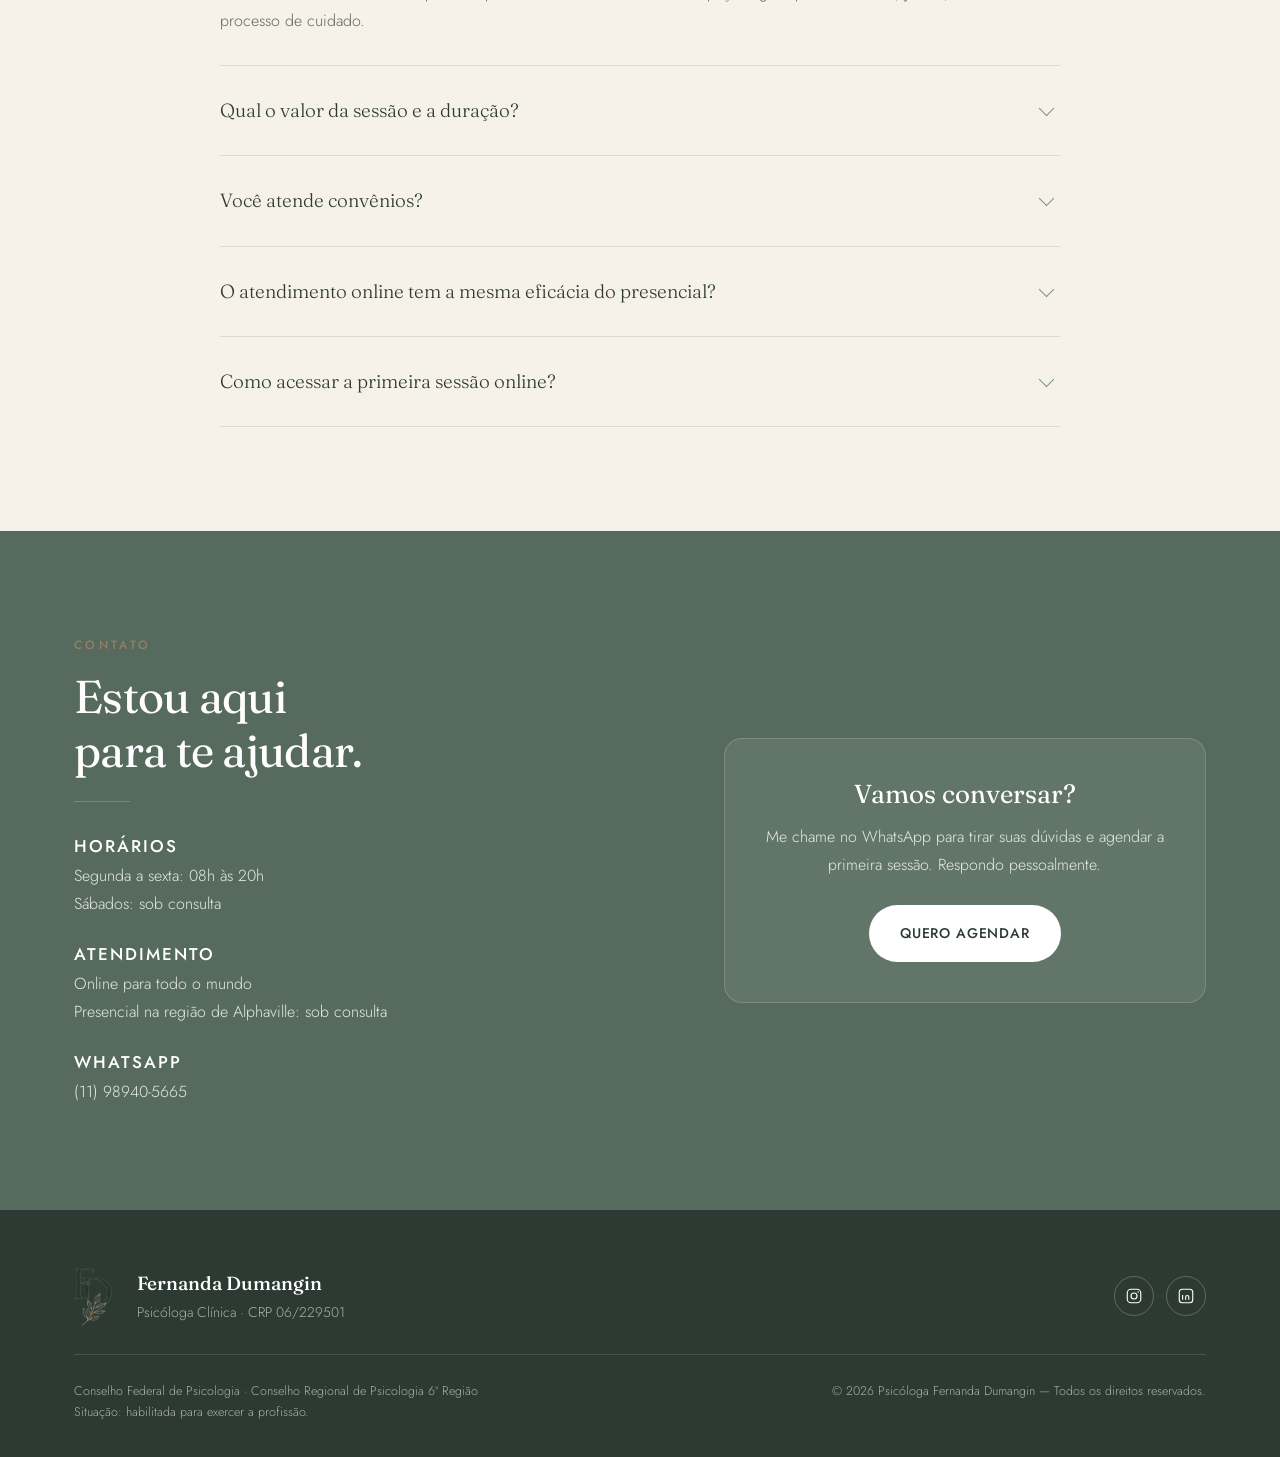
==== commit 6210b37b: "Update therapy help section and location description" ====
--- a/index.html
+++ b/index.html
@@ -405,7 +405,7 @@
   <div class="wrap">
     <div class="center reveal">
       <span class="eyebrow">Você tem se sentido assim?</span>
-      <h2 class="title">Sinais de que a terapia <br>pode te ajudar agora</h2>
+      <h2 class="title">Sinais de que a terapia <br>pode te ajudar</h2>
       <div class="rule"></div>
       <p class="lead">São situações comuns, que aparecem no meio da rotina e vão pesando aos poucos. Nenhuma delas precisa ser enfrentada sozinha.</p>
     </div>
@@ -650,7 +650,7 @@
         <div>
           <h3>Atendimento</h3>
           <p>Online para todo o mundo</p>
-          <p>Presencial em Alphaville: sob consulta</p>
+          <p>Presencial na região de Alphaville: sob consulta</p>
         </div>
         <div>
           <h3>WhatsApp</h3>
